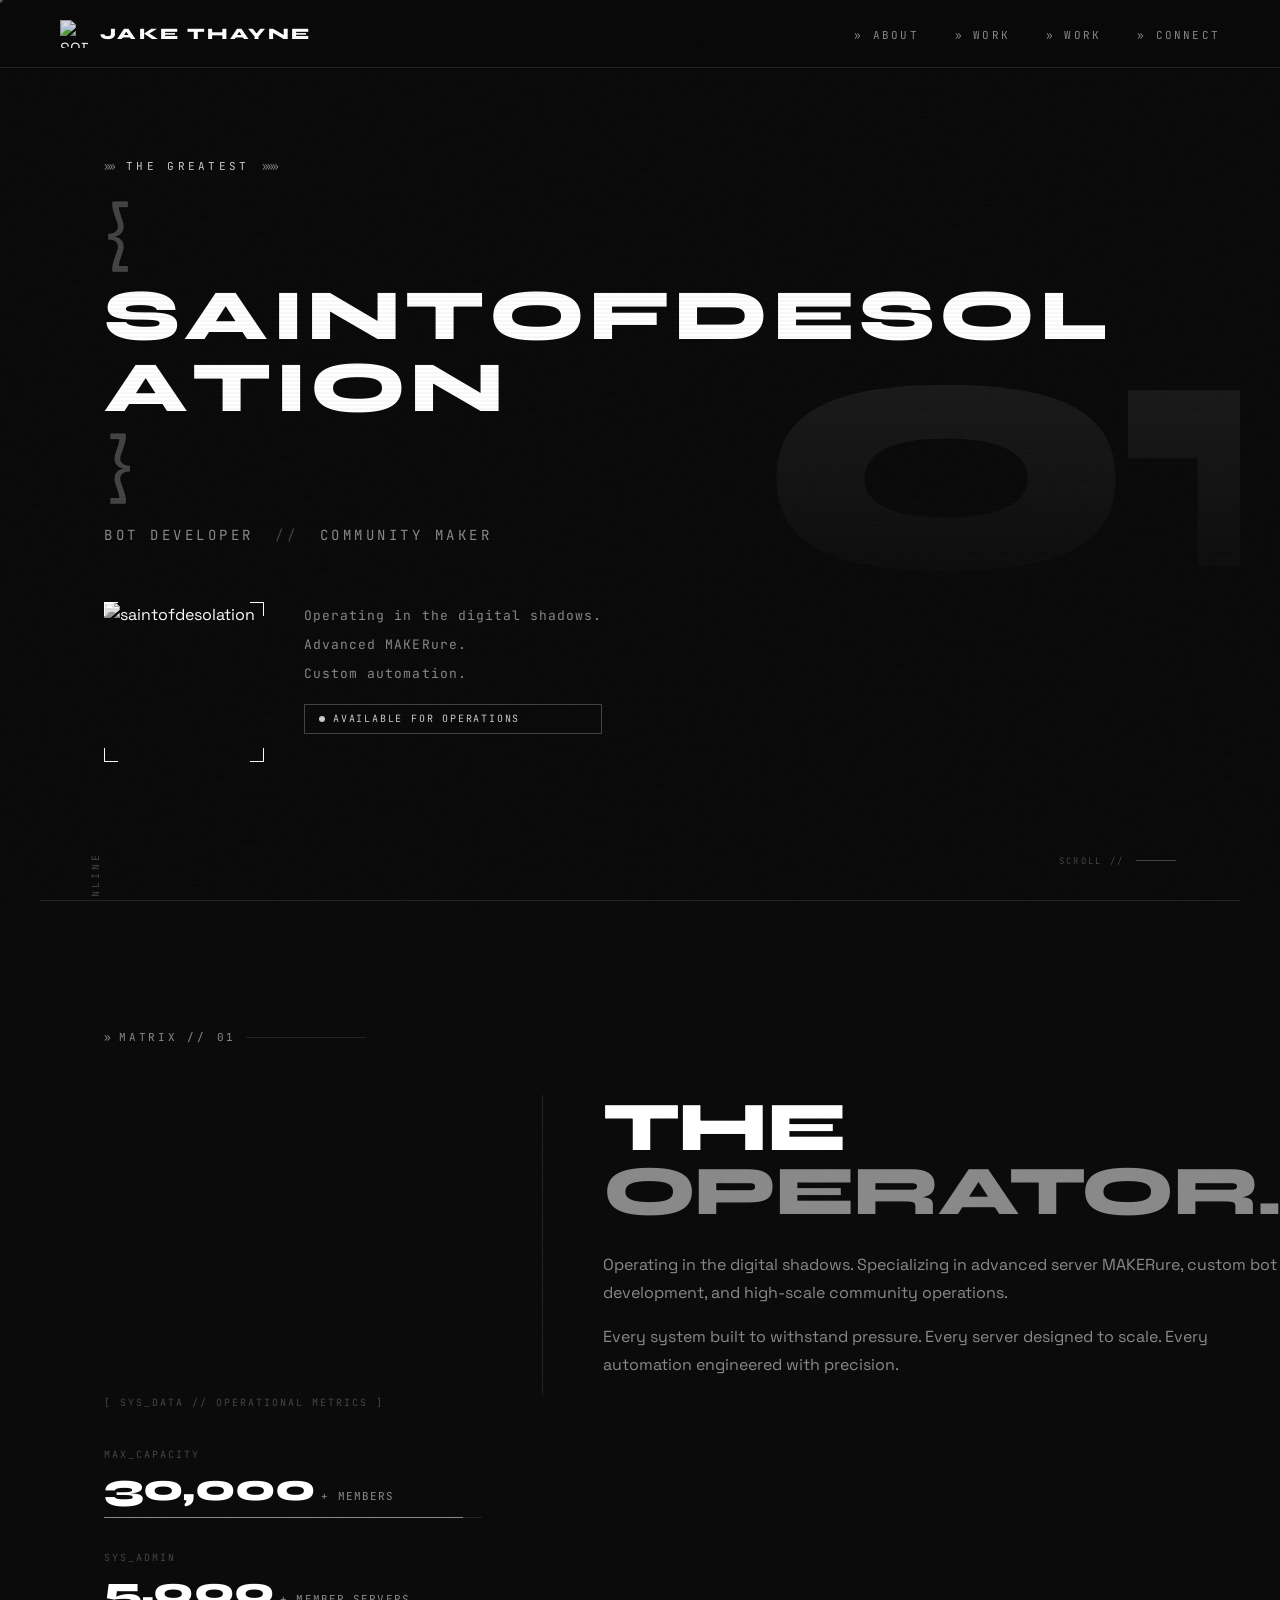
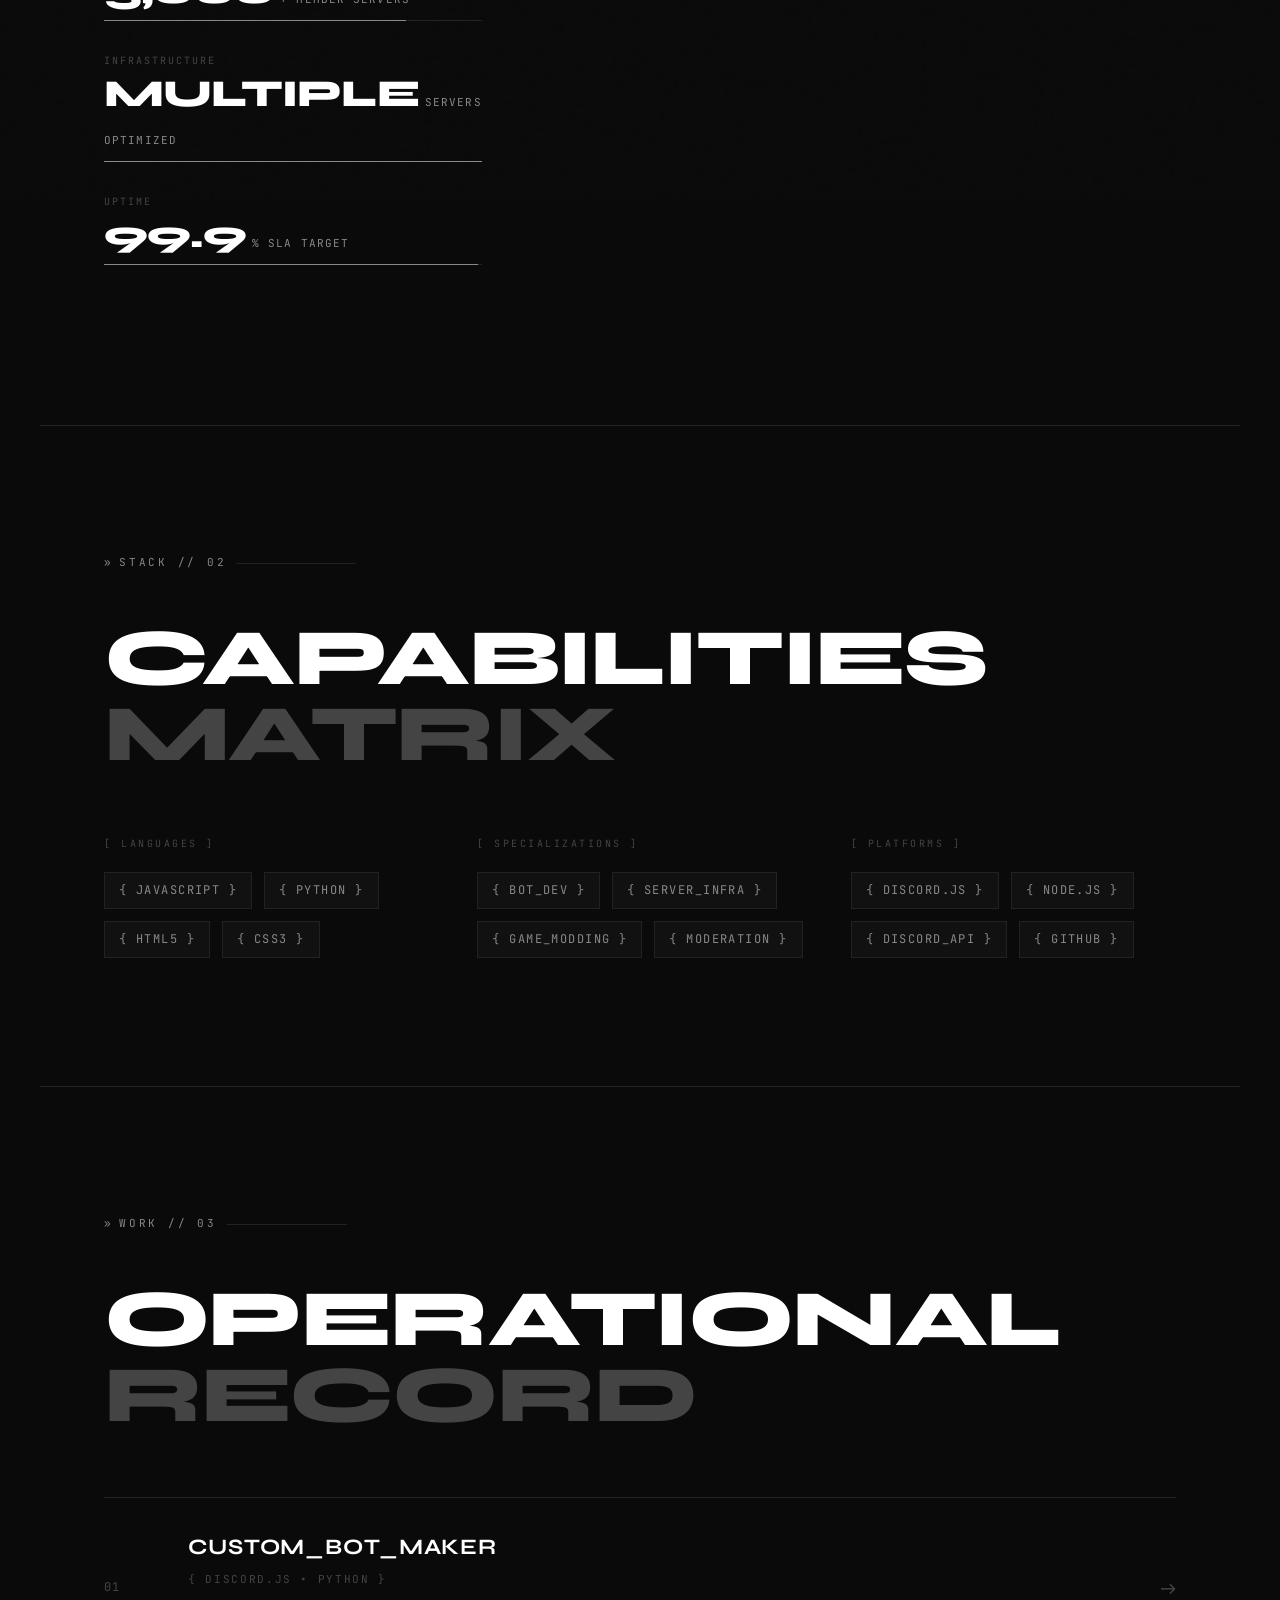
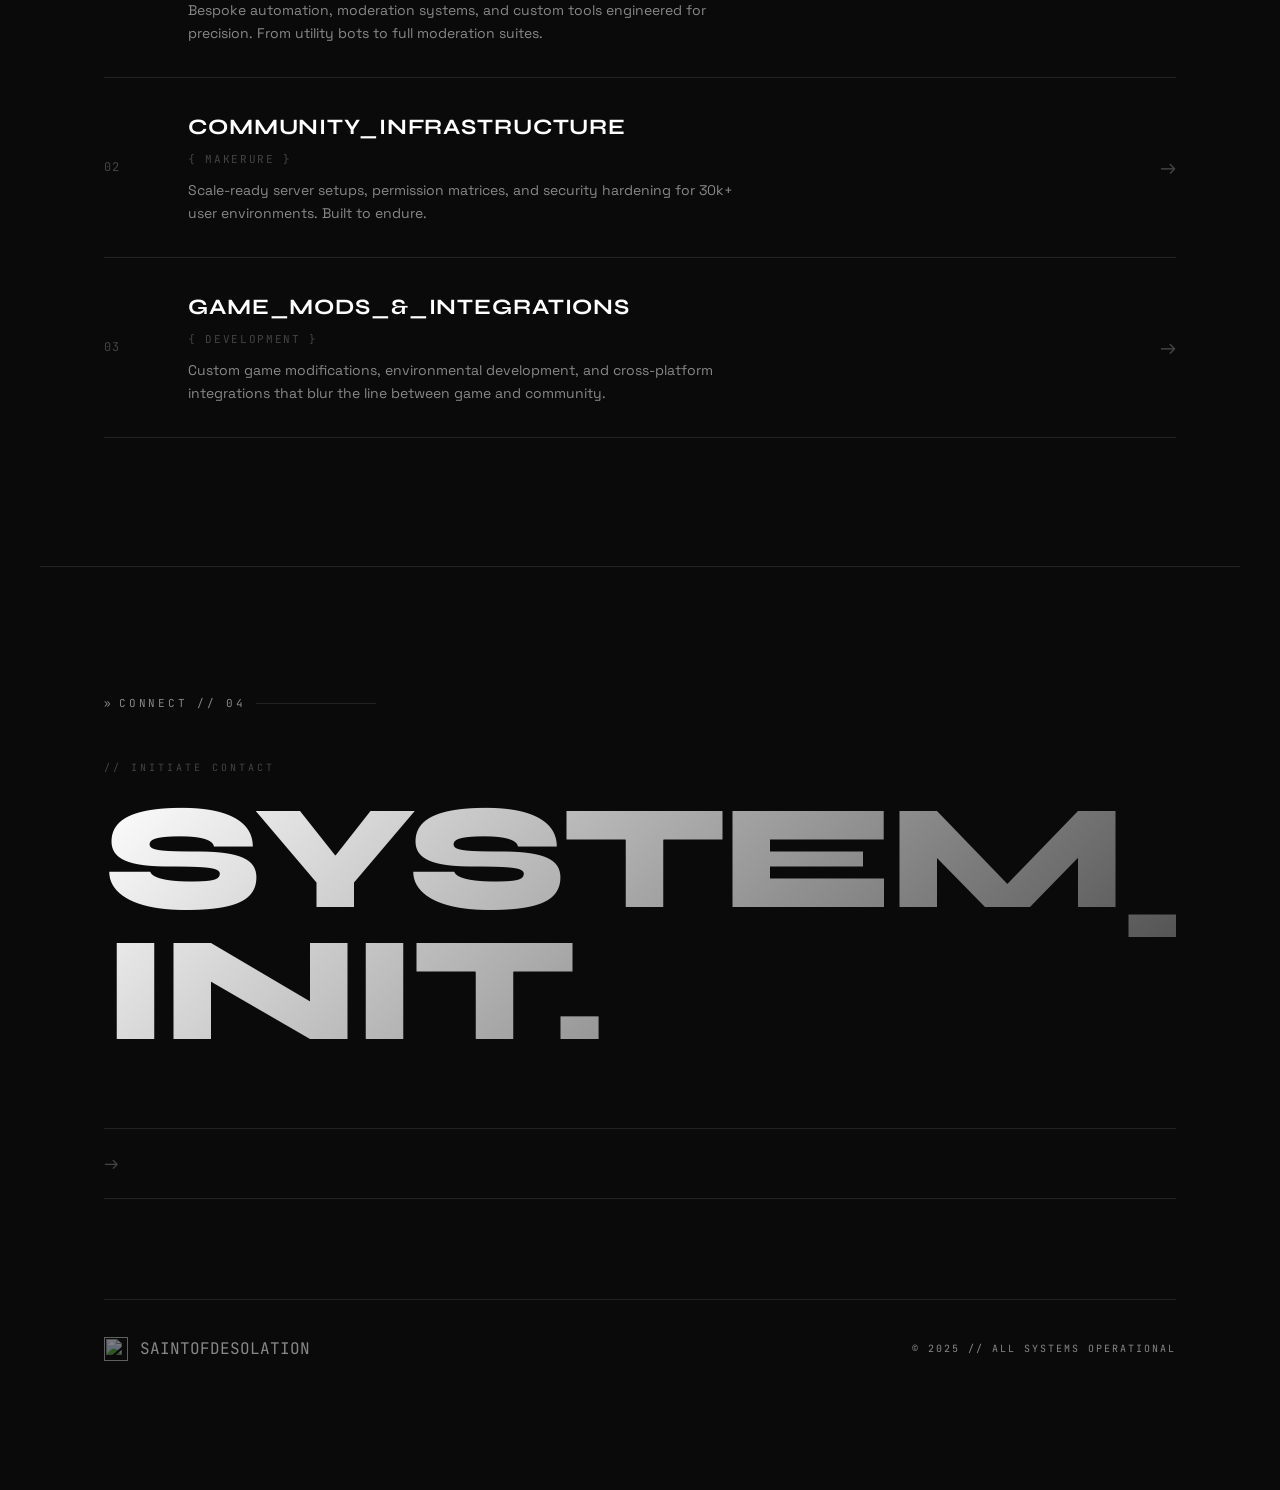
==== index.html @ dd431cff "Update index.html" ====
<!DOCTYPE html>
<html lang="en">
<head>
  <meta charset="UTF-8" />
  <meta name="viewport" content="width=device-width, initial-scale=1.0" />
  <title>JAKE THAYNE // Portfolio</title>
  <link rel="stylesheet" href="style.css" />
  <link rel="preconnect" href="https://fonts.googleapis.com" />
  <link rel="preconnect" href="https://fonts.gstatic.com" crossorigin />
  <link href="https://fonts.googleapis.com/css2?family=Space+Grotesk:wght@300;400;500;600;700&family=JetBrains+Mono:wght@300;400;500;700&family=Syne:wght@400;700;800&display=swap" rel="stylesheet" />
</head>
<body>

  <!-- Grain overlay -->
  <div class="grain" aria-hidden="true"></div>

  <!-- Scanline overlay -->
  <div class="scanlines" aria-hidden="true"></div>

  <!-- ════════════════════════════════════
       NAV
  ════════════════════════════════════ -->
  <nav class="nav">
    <div class="nav-logo">
      <img src="https://i.postimg.cc/MKgJL1Dh/pfp.jpg" alt="SOD Logo" class="nav-logo-img" />
      <span class="nav-logo-text">JAKE THAYNE</span>
    </div>
    <ul class="nav-links">
      <li><a href="#about" class="nav-link">» ABOUT</a></li>
      <li><a href="#stack" class="nav-link">» WORK</a></li>
      <li><a href="#work" class="nav-link">» WORK</a></li>
      <li><a href="#connect" class="nav-link">» CONNECT</a></li>
    </ul>
    <button class="nav-hamburger" id="hamburger" aria-label="Toggle menu">
      <span></span><span></span><span></span>
    </button>
  </nav>

  <!-- Mobile menu -->
  <div class="mobile-menu" id="mobileMenu">
    <ul>
      <li><a href="#about" class="nav-link">» ABOUT</a></li>
      <li><a href="#stack" class="nav-link">» WORK</a></li>
      <li><a href="#work" class="nav-link">» WORK</a></li>
      <li><a href="#connect" class="nav-link">» CONNECT</a></li>
    </ul>
  </div>

  <!-- ════════════════════════════════════
       HERO
  ════════════════════════════════════ -->
  <section class="hero" id="hero">

    <!-- Background decorative number -->
    <div class="hero-bg-num" aria-hidden="true">01</div>

    <!-- Vertical side label -->
    <div class="hero-side-label" aria-hidden="true">
      <span>SYS // ONLINE</span>
    </div>

    <div class="hero-content">

      <div class="hero-top-tag" data-reveal>
        <span class="chevrons">»»</span>
        <span class="tag-text">THE GREATEST</span>
        <span class="chevrons">»»»</span>
      </div>

      <h1 class="hero-handle" data-reveal data-delay="100">
        <span class="bracket">{</span>
        <span class="handle-inner">
          <span class="handle-char" style="--i:0">S</span><span
          class="handle-char" style="--i:1">A</span><span
          class="handle-char" style="--i:2">I</span><span
          class="handle-char" style="--i:3">N</span><span
          class="handle-char" style="--i:4">T</span><span
          class="handle-char" style="--i:5">O</span><span
          class="handle-char" style="--i:6">F</span><span
          class="handle-char" style="--i:7">D</span><span
          class="handle-char" style="--i:8">E</span><span
          class="handle-char" style="--i:9">S</span><span
          class="handle-char" style="--i:10">O</span><span
          class="handle-char" style="--i:11">L</span><span
          class="handle-char" style="--i:12">A</span><span
          class="handle-char" style="--i:13">T</span><span
          class="handle-char" style="--i:14">I</span><span
          class="handle-char" style="--i:15">O</span><span
          class="handle-char" style="--i:16">N</span>
        </span>
        <span class="bracket">}</span>
      </h1>

      <div class="hero-descriptor" data-reveal data-delay="200">
        BOT DEVELOPER <span class="divider-slash">//</span> COMMUNITY MAKER
      </div>

      <div class="hero-pfp-row" data-reveal data-delay="300">
        <div class="hero-pfp-frame">
          <div class="frame-corner tl"></div>
          <div class="frame-corner tr"></div>
          <div class="frame-corner bl"></div>
          <div class="frame-corner br"></div>
          <img src="https://i.postimg.cc/T32NC18J/4587ad358bee9053a09a2daf9849d373.jpg" alt="saintofdesolation" class="hero-pfp" />
        </div>
        <div class="hero-bio-short">
          <p class="bio-line">Operating in the digital shadows.</p>
          <p class="bio-line">Advanced MAKERure.</p>
          <p class="bio-line">Custom automation.</p>
          <div class="status-pill">
            <span class="status-dot"></span>
            AVAILABLE FOR OPERATIONS
          </div>
        </div>
      </div>

    </div>

    <!-- Scroll indicator -->
    <div class="scroll-indicator" aria-hidden="true">
      <span class="mono">SCROLL //</span>
      <div class="scroll-line"></div>
    </div>

  </section>

  <!-- ════════════════════════════════════
       ABOUT / MATRIX
  ════════════════════════════════════ -->
  <section class="about section" id="about">

    <div class="section-label" data-reveal>
      <span class="chevrons">»</span> MATRIX // 01
    </div>

    <div class="about-grid">

      <div class="about-left" data-reveal>
        <h2 class="about-heading">
          The<br /><em>Operator.</em>
        </h2>
        <p class="about-body">
          Operating in the digital shadows. Specializing in advanced server MAKERure,
          custom bot development, and high-scale community operations.
        </p>
        <p class="about-body">
          Every system built to withstand pressure. Every server designed to scale.
          Every automation engineered with precision.
        </p>
      </div>

      <div class="about-right" data-reveal data-delay="150">
        <div class="metrics-title mono">[ SYS_DATA // OPERATIONAL METRICS ]</div>

        <div class="metric-item">
          <div class="metric-label mono">MAX_CAPACITY</div>
          <div class="metric-value">30,000<span class="metric-unit">+ MEMBERS</span></div>
          <div class="metric-bar"><div class="metric-fill" style="--w:95%"></div></div>
        </div>

        <div class="metric-item">
          <div class="metric-label mono">SYS_ADMIN</div>
          <div class="metric-value">5,000<span class="metric-unit">+ MEMBER SERVERS</span></div>
          <div class="metric-bar"><div class="metric-fill" style="--w:80%"></div></div>
        </div>

        <div class="metric-item">
          <div class="metric-label mono">INFRASTRUCTURE</div>
          <div class="metric-value">MULTIPLE<span class="metric-unit">SERVERS OPTIMIZED</span></div>
          <div class="metric-bar"><div class="metric-fill" style="--w:100%"></div></div>
        </div>

        <div class="metric-item">
          <div class="metric-label mono">UPTIME</div>
          <div class="metric-value">99.9<span class="metric-unit">% SLA TARGET</span></div>
          <div class="metric-bar"><div class="metric-fill" style="--w:99%"></div></div>
        </div>

      </div>

    </div>

  </section>

  <!-- ════════════════════════════════════
       TECH STACK
  ════════════════════════════════════ -->
  <section class="stack section" id="stack">

    <div class="section-label" data-reveal>
      <span class="chevrons">»</span> STACK // 02
    </div>

    <h2 class="section-heading" data-reveal>CAPABILITIES<br /><span class="dim">MATRIX</span></h2>

    <div class="stack-grid">

      <div class="stack-group" data-reveal>
        <div class="stack-group-label mono">[ LANGUAGES ]</div>
        <div class="stack-pills">
          <span class="pill">{ JAVASCRIPT }</span>
          <span class="pill">{ PYTHON }</span>
          <span class="pill">{ HTML5 }</span>
          <span class="pill">{ CSS3 }</span>
        </div>
      </div>

      <div class="stack-group" data-reveal data-delay="100">
        <div class="stack-group-label mono">[ SPECIALIZATIONS ]</div>
        <div class="stack-pills">
          <span class="pill">{ BOT_DEV }</span>
          <span class="pill">{ SERVER_INFRA }</span>
          <span class="pill">{ GAME_MODDING }</span>
          <span class="pill">{ MODERATION }</span>
        </div>
      </div>

      <div class="stack-group" data-reveal data-delay="200">
        <div class="stack-group-label mono">[ PLATFORMS ]</div>
        <div class="stack-pills">
          <span class="pill">{ DISCORD.JS }</span>
          <span class="pill">{ NODE.JS }</span>
          <span class="pill">{ DISCORD_API }</span>
          <span class="pill">{ GITHUB }</span>
        </div>
      </div>

    </div>

  </section>

  <!-- ════════════════════════════════════
       WORK / PROJECTS
  ════════════════════════════════════ -->
  <section class="work section" id="work">

    <div class="section-label" data-reveal>
      <span class="chevrons">»</span> WORK // 03
    </div>

    <h2 class="section-heading" data-reveal>OPERATIONAL<br /><span class="dim">RECORD</span></h2>

    <div class="work-list">

      <div class="work-item" data-reveal>
        <div class="work-num mono">01</div>
        <div class="work-body">
          <div class="work-title">CUSTOM_BOT_MAKER</div>
          <div class="work-tags mono">{ DISCORD.JS • PYTHON }</div>
          <p class="work-desc">Bespoke automation, moderation systems, and custom tools engineered for precision. From utility bots to full moderation suites.</p>
        </div>
        <div class="work-arrow">→</div>
      </div>

      <div class="work-item" data-reveal data-delay="100">
        <div class="work-num mono">02</div>
        <div class="work-body">
          <div class="work-title">COMMUNITY_INFRASTRUCTURE</div>
          <div class="work-tags mono">{ MAKERURE }</div>
          <p class="work-desc">Scale-ready server setups, permission matrices, and security hardening for 30k+ user environments. Built to endure.</p>
        </div>
        <div class="work-arrow">→</div>
      </div>

      <div class="work-item" data-reveal data-delay="200">
        <div class="work-num mono">03</div>
        <div class="work-body">
          <div class="work-title">GAME_MODS_&amp;_INTEGRATIONS</div>
          <div class="work-tags mono">{ DEVELOPMENT }</div>
          <p class="work-desc">Custom game modifications, environmental development, and cross-platform integrations that blur the line between game and community.</p>
        </div>
        <div class="work-arrow">→</div>
      </div>

    </div>

  </section>

  <!-- ════════════════════════════════════
       CONNECT / FOOTER
  ════════════════════════════════════ -->
  <section class="connect section" id="connect">

    <div class="section-label" data-reveal>
      <span class="chevrons">»</span> CONNECT // 04
    </div>

    <div class="connect-cta" data-reveal>
      <div class="cta-pre mono">// INITIATE CONTACT</div>
      <h2 class="cta-heading">SYSTEM_<br />INIT.</h2>
    </div>

    <div class="connect-links" data-reveal data-delay="150">
      <a href="mailto:jake@jakethyane.xyz" class="contact-link"
        26</span>
        <span class="cl-arrow">→</span>
      </a>
    </div>

    <footer class="footer" data-reveal data-delay="250">
      <div class="footer-logo">
        <img src="https://i.postimg.cc/MKgJL1Dh/pfp.jpg" alt="" class="footer-logo-img" />
        <span class="mono dim">SAINTOFDESOLATION</span>
      </div>
      <div class="footer-copy mono dim">
        © 2025 // ALL SYSTEMS OPERATIONAL
      </div>
    </footer>

  </section>

  <script src="script.js"></script>
</body>
</html>
---- style.css ----
/* ============================================================
   SAINTOFDESOLATION // PORTFOLIO — style.css
   Cyber-brutalist, high-contrast dark mode
   ============================================================ */

/* ─── RESET & BASE ─────────────────────────────────────────── */
*, *::before, *::after {
  box-sizing: border-box;
  margin: 0;
  padding: 0;
}

:root {
  --bg:        #0a0a0a;
  --bg-2:      #111111;
  --bg-3:      #181818;
  --white:     #ffffff;
  --gray-1:    #cccccc;
  --gray-2:    #888888;
  --gray-3:    #444444;
  --gray-4:    #222222;
  --accent:    #c8c8c8;

  --font-display:  'Syne', sans-serif;
  --font-body:     'Space Grotesk', sans-serif;
  --font-mono:     'JetBrains Mono', monospace;

  --nav-h: 68px;
  --section-pad: clamp(80px, 10vw, 140px);
  --max-w: 1200px;
}

html {
  scroll-behavior: smooth;
}

body {
  background: var(--bg);
  color: var(--white);
  font-family: var(--font-body);
  line-height: 1.6;
  overflow-x: hidden;
  -webkit-font-smoothing: antialiased;
}

/* ─── GRAIN TEXTURE ─────────────────────────────────────────── */
.grain {
  pointer-events: none;
  position: fixed;
  inset: -200%;
  width: 400%;
  height: 400%;
  background-image: url("data:image/svg+xml,%3Csvg viewBox='0 0 512 512' xmlns='http://www.w3.org/2000/svg'%3E%3Cfilter id='n'%3E%3CfeTurbulence type='fractalNoise' baseFrequency='0.75' numOctaves='4' stitchTiles='stitch'/%3E%3C/filter%3E%3Crect width='100%25' height='100%25' filter='url(%23n)'/%3E%3C/svg%3E");
  opacity: 0.035;
  animation: grain-shift 8s steps(2) infinite;
  z-index: 1000;
  mix-blend-mode: overlay;
}

@keyframes grain-shift {
  0%   { transform: translate(0, 0); }
  10%  { transform: translate(-3%, -5%); }
  20%  { transform: translate(-8%, 2%); }
  30%  { transform: translate(4%, -8%); }
  40%  { transform: translate(-5%, 5%); }
  50%  { transform: translate(6%, -3%); }
  60%  { transform: translate(-3%, 8%); }
  70%  { transform: translate(5%, 3%); }
  80%  { transform: translate(-7%, -2%); }
  90%  { transform: translate(3%, 7%); }
  100% { transform: translate(0, 0); }
}

/* ─── SCANLINES ─────────────────────────────────────────────── */
.scanlines {
  pointer-events: none;
  position: fixed;
  inset: 0;
  background: repeating-linear-gradient(
    0deg,
    transparent,
    transparent 2px,
    rgba(0,0,0,0.03) 2px,
    rgba(0,0,0,0.03) 4px
  );
  z-index: 999;
}

/* ─── UTILITY ────────────────────────────────────────────────── */
.mono        { font-family: var(--font-mono); }
.dim         { color: var(--gray-2); }
.chevrons    { color: var(--gray-2); letter-spacing: -2px; }
.divider-slash { color: var(--gray-3); margin: 0 10px; }

.section {
  padding: var(--section-pad) clamp(20px, 5vw, 80px);
  max-width: var(--max-w);
  margin: 0 auto;
}

/* ─── REVEAL ANIMATIONS ─────────────────────────────────────── */
[data-reveal] {
  opacity: 0;
  transform: translateY(24px);
  transition: opacity 0.55s cubic-bezier(0.16, 1, 0.3, 1),
              transform 0.55s cubic-bezier(0.16, 1, 0.3, 1);
}

[data-reveal][data-delay="100"] { transition-delay: 0.10s; }
[data-reveal][data-delay="150"] { transition-delay: 0.15s; }
[data-reveal][data-delay="200"] { transition-delay: 0.20s; }
[data-reveal][data-delay="250"] { transition-delay: 0.25s; }
[data-reveal][data-delay="300"] { transition-delay: 0.30s; }

[data-reveal].visible {
  opacity: 1;
  transform: translateY(0);
}

@media (prefers-reduced-motion: reduce) {
  [data-reveal] {
    opacity: 1;
    transform: none;
    transition: none;
  }
}

/* ─── SECTION SHARED ─────────────────────────────────────────── */
.section-label {
  font-family: var(--font-mono);
  font-size: 11px;
  letter-spacing: 0.25em;
  color: var(--gray-2);
  text-transform: uppercase;
  margin-bottom: 48px;
  display: flex;
  align-items: center;
  gap: 10px;
}

.section-label::after {
  content: '';
  flex: 1;
  height: 1px;
  background: var(--gray-4);
  max-width: 120px;
}

.section-heading {
  font-family: var(--font-display);
  font-size: clamp(40px, 7vw, 80px);
  font-weight: 800;
  line-height: 0.95;
  letter-spacing: -0.02em;
  margin-bottom: 64px;
  text-transform: uppercase;
}

.section-heading .dim {
  color: var(--gray-3);
}

/* ─── NAV ────────────────────────────────────────────────────── */
.nav {
  position: fixed;
  top: 0;
  left: 0;
  right: 0;
  height: var(--nav-h);
  display: flex;
  align-items: center;
  justify-content: space-between;
  padding: 0 clamp(20px, 5vw, 60px);
  background: rgba(10,10,10,0.88);
  backdrop-filter: blur(12px) saturate(0);
  border-bottom: 1px solid var(--gray-4);
  z-index: 900;
}

.nav-logo {
  display: flex;
  align-items: center;
  gap: 12px;
}

.nav-logo-img {
  width: 28px;
  height: 28px;
  object-fit: contain;
  filter: brightness(0.9);
}

.nav-logo-text {
  font-family: var(--font-display);
  font-weight: 800;
  font-size: 16px;
  letter-spacing: 0.15em;
  color: var(--white);
}

.nav-links {
  display: flex;
  gap: 36px;
  list-style: none;
}

.nav-link {
  font-family: var(--font-mono);
  font-size: 11px;
  letter-spacing: 0.2em;
  color: var(--gray-2);
  text-decoration: none;
  text-transform: uppercase;
  transition: color 0.2s;
}

.nav-link:hover {
  color: var(--white);
}

.nav-hamburger {
  display: none;
  flex-direction: column;
  gap: 5px;
  background: none;
  border: none;
  cursor: pointer;
  padding: 4px;
}

.nav-hamburger span {
  display: block;
  width: 22px;
  height: 1px;
  background: var(--white);
  transition: transform 0.25s, opacity 0.25s;
}

.nav-hamburger.open span:nth-child(1) { transform: translateY(6px) rotate(45deg); }
.nav-hamburger.open span:nth-child(2) { opacity: 0; }
.nav-hamburger.open span:nth-child(3) { transform: translateY(-6px) rotate(-45deg); }

/* ─── MOBILE MENU ────────────────────────────────────────────── */
.mobile-menu {
  display: none;
  position: fixed;
  top: var(--nav-h);
  left: 0;
  right: 0;
  background: rgba(10,10,10,0.97);
  border-bottom: 1px solid var(--gray-4);
  z-index: 899;
  padding: 32px clamp(20px, 5vw, 60px);
  transform: translateY(-8px);
  opacity: 0;
  pointer-events: none;
  transition: transform 0.25s, opacity 0.25s;
}

.mobile-menu.open {
  display: block;
  transform: translateY(0);
  opacity: 1;
  pointer-events: auto;
}

.mobile-menu ul {
  list-style: none;
  display: flex;
  flex-direction: column;
  gap: 24px;
}

.mobile-menu .nav-link {
  font-size: 13px;
}

/* ─── HERO ────────────────────────────────────────────────────── */
.hero {
  min-height: 100svh;
  padding-top: var(--nav-h);
  display: flex;
  align-items: center;
  position: relative;
  overflow: hidden;
  padding-left: clamp(20px, 5vw, 80px);
  padding-right: clamp(20px, 5vw, 80px);
  max-width: var(--max-w);
  margin: 0 auto;
}

.hero-bg-num {
  position: absolute;
  right: -4vw;
  top: 50%;
  transform: translateY(-50%);
  font-family: var(--font-display);
  font-size: clamp(160px, 28vw, 380px);
  font-weight: 800;
  line-height: 1;
  letter-spacing: -0.05em;
  background: linear-gradient(180deg, var(--gray-4) 0%, transparent 100%);
  -webkit-background-clip: text;
  -webkit-text-fill-color: transparent;
  background-clip: text;
  user-select: none;
  pointer-events: none;
  z-index: 0;
}

.hero-side-label {
  position: absolute;
  left: clamp(20px, 5vw, 80px);
  bottom: 48px;
  transform-origin: bottom left;
  transform: rotate(-90deg) translateX(-100%);
  font-family: var(--font-mono);
  font-size: 10px;
  letter-spacing: 0.3em;
  color: var(--gray-3);
  text-transform: uppercase;
  white-space: nowrap;
}

.hero-content {
  position: relative;
  z-index: 1;
  width: 100%;
  padding-top: 32px;
  padding-bottom: 80px;
}

.hero-top-tag {
  display: flex;
  align-items: center;
  gap: 12px;
  font-family: var(--font-mono);
  font-size: 11px;
  letter-spacing: 0.3em;
  color: var(--gray-2);
  text-transform: uppercase;
  margin-bottom: 24px;
}

.tag-text {
  color: var(--gray-1);
}

/* Handle / h1 */
.hero-handle {
  font-family: var(--font-display);
  font-size: clamp(28px, 6vw, 72px);
  font-weight: 800;
  letter-spacing: 0.06em;
  line-height: 1;
  text-transform: uppercase;
  display: flex;
  align-items: center;
  gap: 8px;
  margin-bottom: 20px;
  flex-wrap: wrap;
}

.bracket {
  color: var(--gray-3);
  font-weight: 300;
}

.handle-inner {
  display: inline-flex;
  flex-wrap: wrap;
}

.handle-char {
  display: inline-block;
  animation: char-in 0.4s cubic-bezier(0.16, 1, 0.3, 1) both;
  animation-delay: calc(0.04s * var(--i) + 0.3s);
  opacity: 0;
}

@keyframes char-in {
  from { opacity: 0; transform: translateY(12px); }
  to   { opacity: 1; transform: translateY(0); }
}

.hero-descriptor {
  font-family: var(--font-mono);
  font-size: clamp(11px, 1.5vw, 14px);
  letter-spacing: 0.25em;
  color: var(--gray-2);
  text-transform: uppercase;
  margin-bottom: 56px;
}

/* PFP row */
.hero-pfp-row {
  display: flex;
  align-items: flex-start;
  gap: 40px;
  flex-wrap: wrap;
}

.hero-pfp-frame {
  position: relative;
  flex-shrink: 0;
  width: clamp(100px, 16vw, 160px);
  height: clamp(100px, 16vw, 160px);
}

.hero-pfp {
  width: 100%;
  height: 100%;
  object-fit: cover;
  display: block;
  filter: grayscale(100%) contrast(1.1);
}

.frame-corner {
  position: absolute;
  width: 14px;
  height: 14px;
  z-index: 2;
}

.frame-corner::before,
.frame-corner::after {
  content: '';
  position: absolute;
  background: var(--white);
}

.frame-corner::before { width: 100%; height: 1px; }
.frame-corner::after  { width: 1px; height: 100%; }

.frame-corner.tl { top: 0; left: 0; }
.frame-corner.tr { top: 0; right: 0; transform: scaleX(-1); }
.frame-corner.bl { bottom: 0; left: 0; transform: scaleY(-1); }
.frame-corner.br { bottom: 0; right: 0; transform: scale(-1); }

.hero-bio-short {
  display: flex;
  flex-direction: column;
  gap: 8px;
  padding-top: 4px;
}

.bio-line {
  font-family: var(--font-mono);
  font-size: clamp(11px, 1.2vw, 13px);
  color: var(--gray-2);
  letter-spacing: 0.08em;
}

.status-pill {
  display: inline-flex;
  align-items: center;
  gap: 8px;
  margin-top: 12px;
  font-family: var(--font-mono);
  font-size: 10px;
  letter-spacing: 0.18em;
  color: var(--gray-1);
  border: 1px solid var(--gray-3);
  padding: 6px 14px;
  text-transform: uppercase;
}

.status-dot {
  width: 6px;
  height: 6px;
  border-radius: 50%;
  background: var(--gray-1);
  animation: pulse 2.5s ease-in-out infinite;
}

@keyframes pulse {
  0%, 100% { opacity: 1; }
  50%       { opacity: 0.3; }
}

/* Scroll indicator */
.scroll-indicator {
  position: absolute;
  bottom: 32px;
  right: clamp(20px, 5vw, 80px);
  display: flex;
  align-items: center;
  gap: 12px;
  font-family: var(--font-mono);
  font-size: 9px;
  letter-spacing: 0.25em;
  color: var(--gray-3);
  text-transform: uppercase;
}

.scroll-line {
  width: 40px;
  height: 1px;
  background: var(--gray-3);
  position: relative;
  overflow: hidden;
}

.scroll-line::after {
  content: '';
  position: absolute;
  left: -100%;
  top: 0;
  width: 100%;
  height: 100%;
  background: var(--gray-1);
  animation: scroll-march 2s ease-in-out infinite;
}

@keyframes scroll-march {
  0%   { left: -100%; }
  100% { left: 100%; }
}

/* ─── ABOUT ───────────────────────────────────────────────────── */
.about {
  border-top: 1px solid var(--gray-4);
}

.about-grid {
  display: grid;
  grid-template-columns: 1fr 1px 1fr;
  gap: 0 60px;
  align-items: start;
}

.about-grid::before {
  content: '';
  grid-column: 2;
  background: var(--gray-4);
  height: 100%;
  align-self: stretch;
}

.about-left {
  padding-right: 0;
}

.about-heading {
  font-family: var(--font-display);
  font-size: clamp(38px, 6vw, 70px);
  font-weight: 800;
  line-height: 0.92;
  letter-spacing: -0.02em;
  text-transform: uppercase;
  margin-bottom: 28px;
}

.about-heading em {
  font-style: normal;
  color: var(--gray-2);
}

.about-body {
  font-size: clamp(14px, 1.5vw, 16px);
  color: var(--gray-2);
  margin-bottom: 16px;
  line-height: 1.75;
}

.about-right {
  padding-left: 0;
}

.metrics-title {
  font-size: 10px;
  letter-spacing: 0.2em;
  color: var(--gray-3);
  margin-bottom: 36px;
}

.metric-item {
  margin-bottom: 32px;
}

.metric-label {
  font-size: 10px;
  letter-spacing: 0.2em;
  color: var(--gray-3);
  text-transform: uppercase;
  margin-bottom: 6px;
}

.metric-value {
  font-family: var(--font-display);
  font-size: clamp(24px, 3.5vw, 38px);
  font-weight: 800;
  line-height: 1;
  letter-spacing: -0.02em;
  margin-bottom: 10px;
}

.metric-unit {
  font-family: var(--font-mono);
  font-size: 11px;
  font-weight: 400;
  color: var(--gray-2);
  letter-spacing: 0.1em;
  margin-left: 6px;
}

.metric-bar {
  height: 1px;
  background: var(--gray-4);
  position: relative;
  overflow: hidden;
}

.metric-fill {
  position: absolute;
  top: 0;
  left: 0;
  height: 100%;
  width: 0;
  background: var(--gray-2);
  transition: width 1.2s cubic-bezier(0.16, 1, 0.3, 1) 0.3s;
}

.visible .metric-fill {
  width: var(--w);
}

/* ─── STACK ───────────────────────────────────────────────────── */
.stack {
  border-top: 1px solid var(--gray-4);
}

.stack-grid {
  display: grid;
  grid-template-columns: repeat(auto-fit, minmax(280px, 1fr));
  gap: 48px;
}

.stack-group-label {
  font-size: 10px;
  letter-spacing: 0.25em;
  color: var(--gray-3);
  text-transform: uppercase;
  margin-bottom: 20px;
}

.stack-pills {
  display: flex;
  flex-wrap: wrap;
  gap: 12px;
}

.pill {
  font-family: var(--font-mono);
  font-size: 12px;
  letter-spacing: 0.12em;
  color: var(--gray-2);
  border: 1px solid var(--gray-4);
  padding: 8px 14px;
  text-transform: uppercase;
  background: var(--bg-2);
  transition: color 0.2s, border-color 0.2s, background 0.2s;
  cursor: default;
  user-select: none;
}

.pill:hover {
  color: var(--white);
  border-color: var(--gray-2);
  background: var(--bg-3);
}

/* ─── WORK ────────────────────────────────────────────────────── */
.work {
  border-top: 1px solid var(--gray-4);
}

.work-list {
  display: flex;
  flex-direction: column;
  gap: 0;
}

.work-item {
  display: grid;
  grid-template-columns: 56px 1fr auto;
  gap: 28px;
  align-items: center;
  padding: 32px 0;
  border-bottom: 1px solid var(--gray-4);
  cursor: default;
  transition: background 0.2s;
}

.work-item:first-child {
  border-top: 1px solid var(--gray-4);
}

.work-item:hover {
  background: rgba(255,255,255,0.02);
  padding-left: 12px;
  padding-right: 12px;
  margin-left: -12px;
  margin-right: -12px;
}

.work-num {
  font-size: 12px;
  letter-spacing: 0.1em;
  color: var(--gray-3);
}

.work-title {
  font-family: var(--font-display);
  font-size: clamp(16px, 2.5vw, 22px);
  font-weight: 700;
  letter-spacing: 0.04em;
  text-transform: uppercase;
  margin-bottom: 6px;
}

.work-tags {
  font-size: 11px;
  letter-spacing: 0.15em;
  color: var(--gray-3);
  margin-bottom: 10px;
}

.work-desc {
  font-size: 14px;
  color: var(--gray-2);
  line-height: 1.65;
  max-width: 560px;
}

.work-arrow {
  font-size: 20px;
  color: var(--gray-3);
  transition: color 0.2s, transform 0.2s;
}

.work-item:hover .work-arrow {
  color: var(--white);
  transform: translateX(4px);
}

/* ─── CONNECT ─────────────────────────────────────────────────── */
.connect {
  border-top: 1px solid var(--gray-4);
}

.connect-cta {
  margin-bottom: 72px;
}

.cta-pre {
  font-size: 10px;
  letter-spacing: 0.3em;
  color: var(--gray-3);
  text-transform: uppercase;
  margin-bottom: 16px;
}

.cta-heading {
  font-family: var(--font-display);
  font-size: clamp(60px, 12vw, 150px);
  font-weight: 800;
  line-height: 0.88;
  letter-spacing: -0.03em;
  text-transform: uppercase;
  background: linear-gradient(135deg, var(--white) 0%, var(--gray-3) 100%);
  -webkit-background-clip: text;
  -webkit-text-fill-color: transparent;
  background-clip: text;
}

.connect-links {
  display: flex;
  flex-direction: column;
  gap: 2px;
  margin-bottom: 100px;
}

.contact-link {
  display: grid;
  grid-template-columns: 80px 1fr auto;
  align-items: center;
  gap: 24px;
  padding: 20px 0;
  border-bottom: 1px solid var(--gray-4);
  text-decoration: none;
  color: inherit;
  transition: background 0.2s;
}

.contact-link:first-child {
  border-top: 1px solid var(--gray-4);
}

.contact-link:hover {
  background: rgba(255,255,255,0.02);
  padding-left: 12px;
  padding-right: 12px;
  margin-left: -12px;
  margin-right: -12px;
}

.cl-label {
  font-size: 10px;
  letter-spacing: 0.25em;
  color: var(--gray-3);
  text-transform: uppercase;
}

.cl-value {
  font-family: var(--font-display);
  font-size: clamp(14px, 2vw, 20px);
  font-weight: 600;
  letter-spacing: 0.02em;
  color: var(--white);
}

.cl-arrow {
  font-size: 18px;
  color: var(--gray-3);
  transition: color 0.2s, transform 0.2s;
}

.contact-link:hover .cl-arrow {
  color: var(--white);
  transform: translateX(4px);
}

/* ─── FOOTER ──────────────────────────────────────────────────── */
.footer {
  border-top: 1px solid var(--gray-4);
  padding-top: 36px;
  display: flex;
  align-items: center;
  justify-content: space-between;
  gap: 20px;
  flex-wrap: wrap;
}

.footer-logo {
  display: flex;
  align-items: center;
  gap: 12px;
}

.footer-logo-img {
  width: 24px;
  height: 24px;
  object-fit: contain;
  filter: brightness(0.5);
}

.footer-copy {
  font-size: 10px;
  letter-spacing: 0.2em;
}

/* ─── RESPONSIVE ──────────────────────────────────────────────── */
@media (max-width: 900px) {
  .nav-links {
    display: none;
  }

  .nav-hamburger {
    display: flex;
  }

  .about-grid {
    grid-template-columns: 1fr;
    gap: 48px;
  }

  .about-grid::before {
    display: none;
  }

  .hero-side-label {
    display: none;
  }
}

@media (max-width: 600px) {
  .hero-pfp-row {
    gap: 28px;
  }

  .work-item {
    grid-template-columns: 40px 1fr;
    gap: 16px;
  }

  .work-arrow {
    display: none;
  }

  .contact-link {
    grid-template-columns: 70px 1fr auto;
    gap: 12px;
  }

  .hero-handle {
    letter-spacing: 0.03em;
  }
}
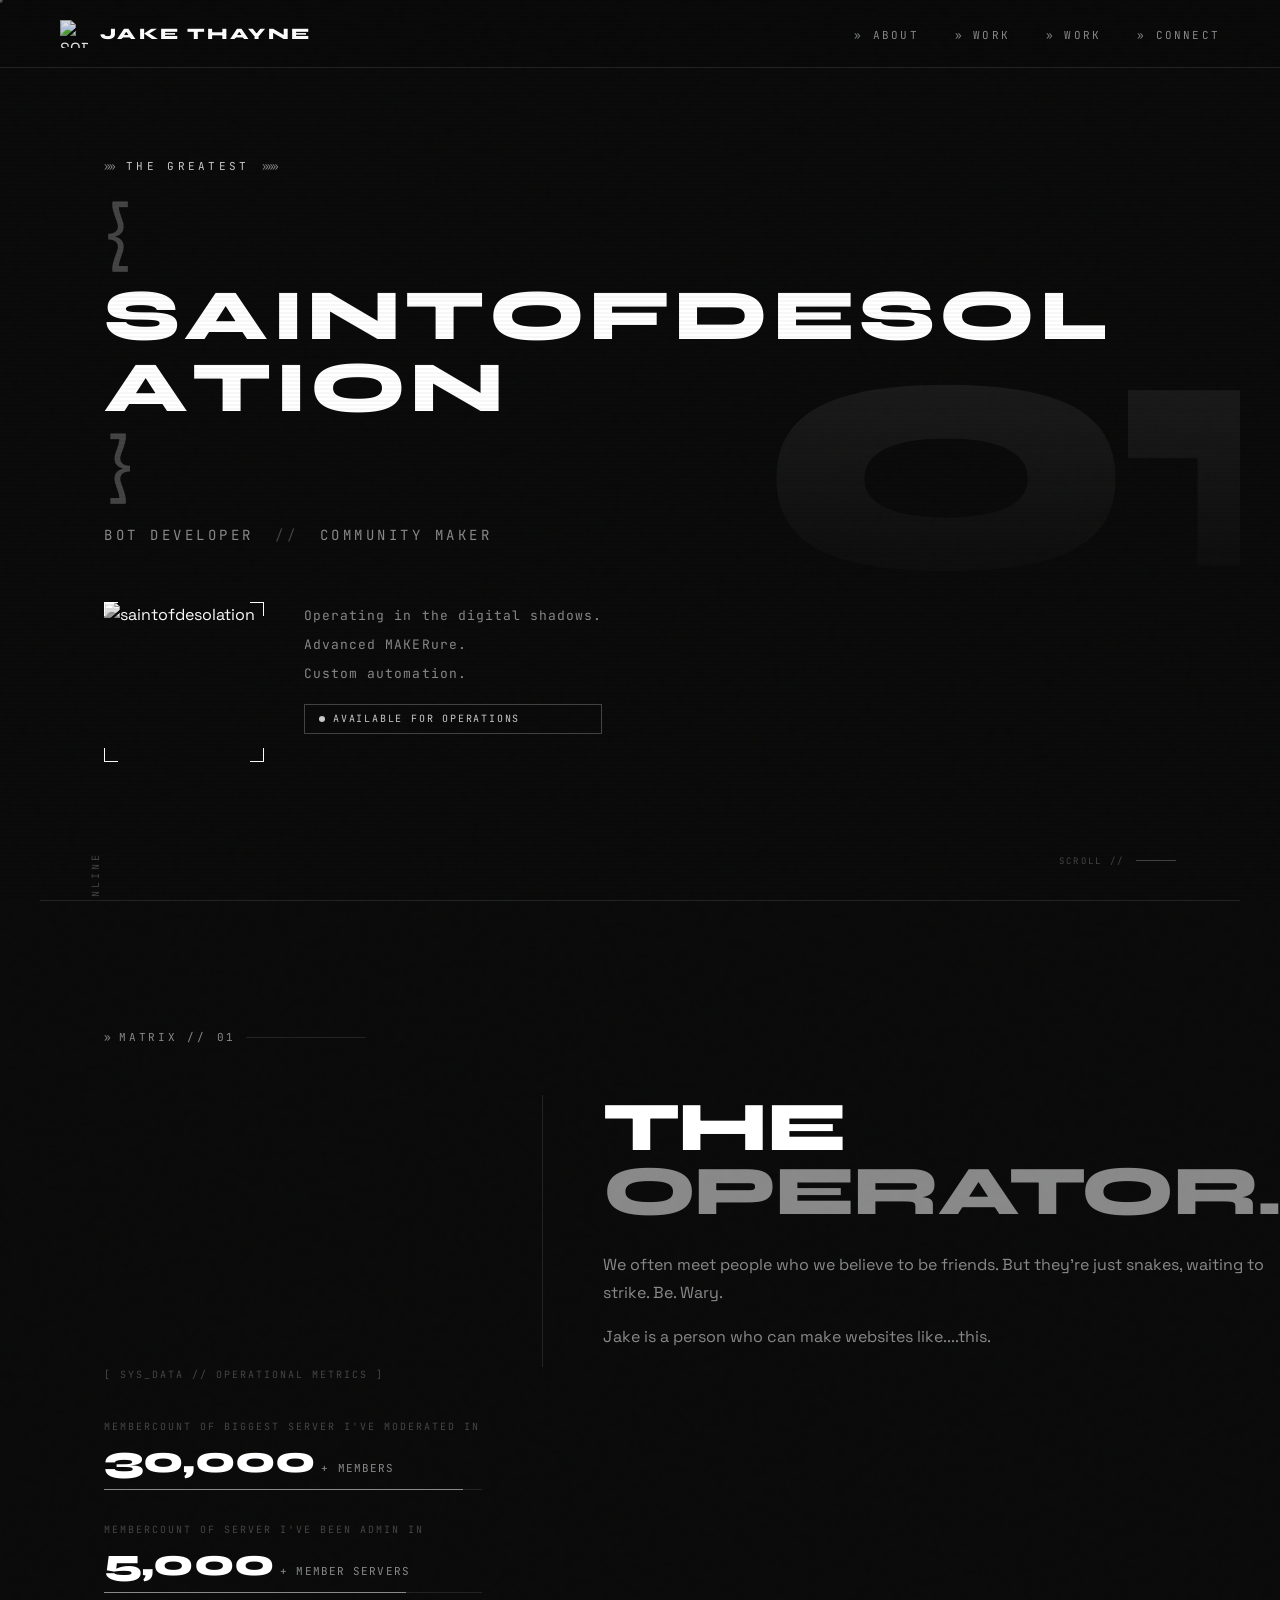
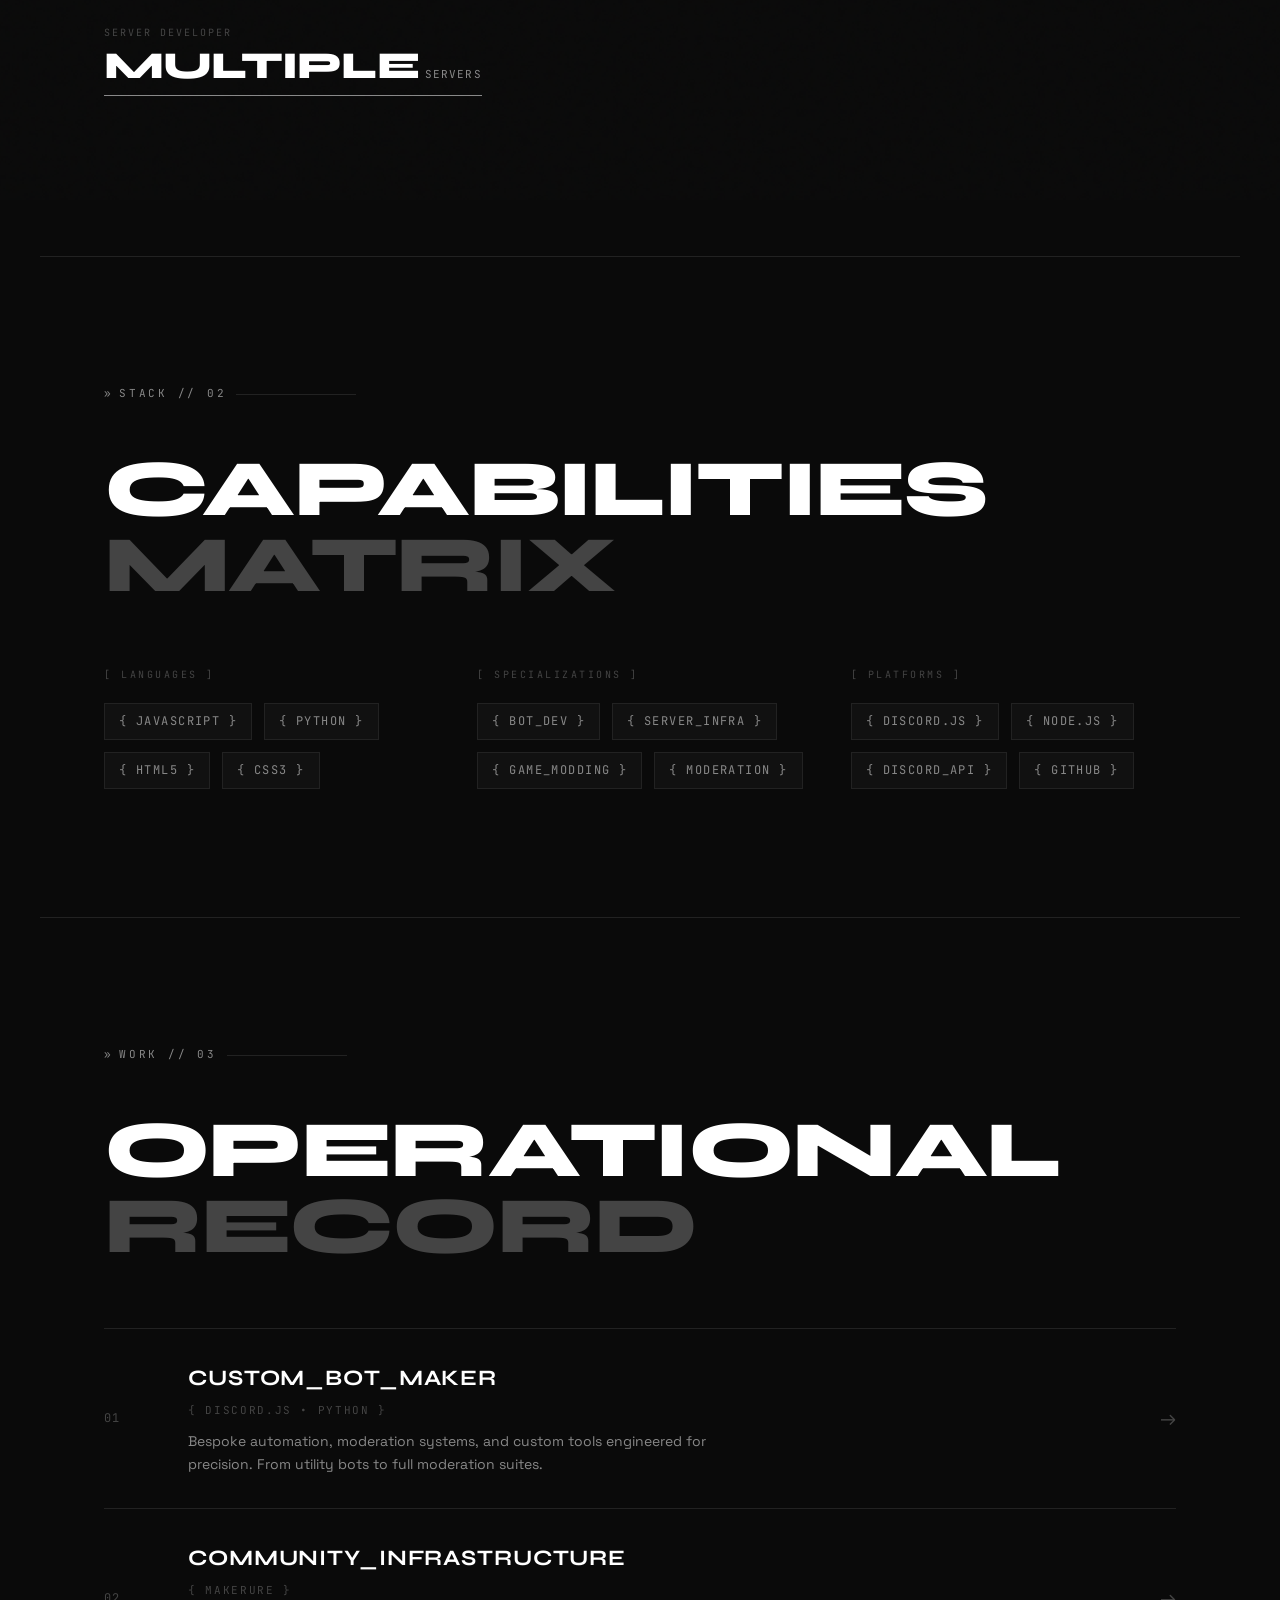
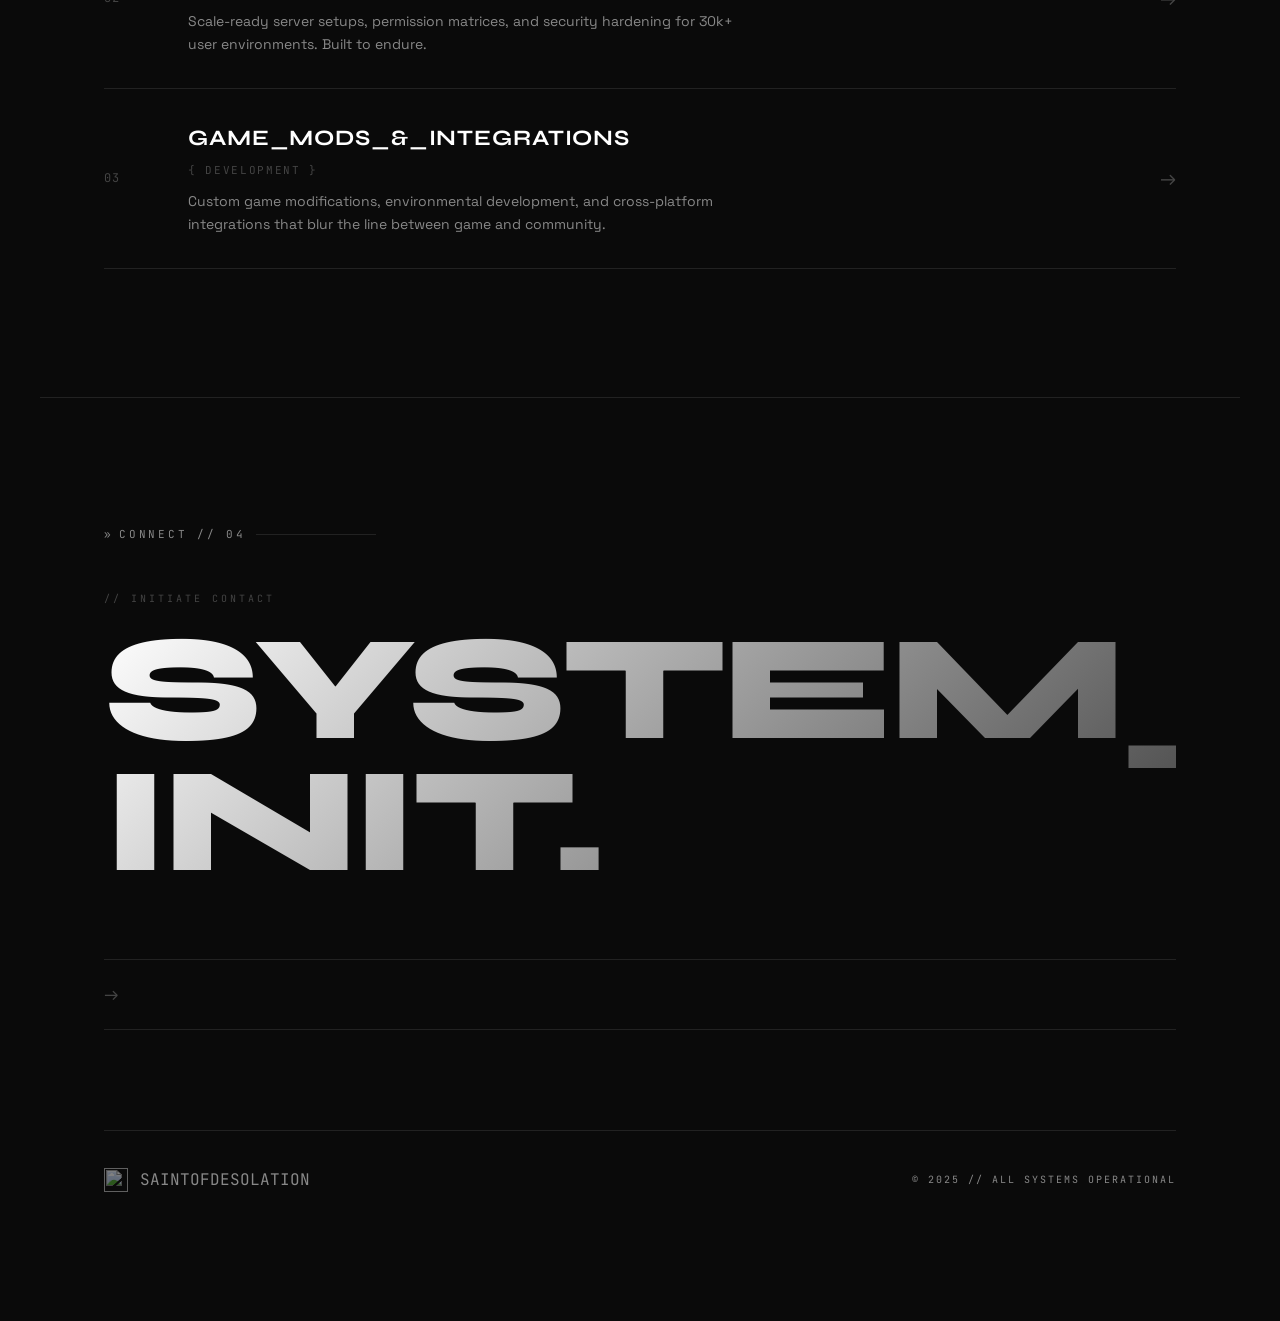
==== commit cdb72292: "Revise content in index.html about section Updated descriptions and metrics in the about section." ====
--- a/index.html
+++ b/index.html
@@ -140,12 +140,12 @@
           The<br /><em>Operator.</em>
         </h2>
         <p class="about-body">
-          Operating in the digital shadows. Specializing in advanced server MAKERure,
-          custom bot development, and high-scale community operations.
+          We often meet people who we believe to be friends. But they're just snakes,
+          waiting to strike. 
+          Be. Wary.
         </p>
         <p class="about-body">
-          Every system built to withstand pressure. Every server designed to scale.
-          Every automation engineered with precision.
+          Jake is a person who can make websites like....this.
         </p>
       </div>
 
@@ -153,27 +153,21 @@
         <div class="metrics-title mono">[ SYS_DATA // OPERATIONAL METRICS ]</div>
 
         <div class="metric-item">
-          <div class="metric-label mono">MAX_CAPACITY</div>
+          <div class="metric-label mono">Membercount of biggest server I've moderated in</div>
           <div class="metric-value">30,000<span class="metric-unit">+ MEMBERS</span></div>
           <div class="metric-bar"><div class="metric-fill" style="--w:95%"></div></div>
         </div>
 
         <div class="metric-item">
-          <div class="metric-label mono">SYS_ADMIN</div>
+          <div class="metric-label mono">Membercount of server I've been admin in</div>
           <div class="metric-value">5,000<span class="metric-unit">+ MEMBER SERVERS</span></div>
           <div class="metric-bar"><div class="metric-fill" style="--w:80%"></div></div>
         </div>
 
         <div class="metric-item">
-          <div class="metric-label mono">INFRASTRUCTURE</div>
-          <div class="metric-value">MULTIPLE<span class="metric-unit">SERVERS OPTIMIZED</span></div>
+          <div class="metric-label mono">Server Developer</div>
+          <div class="metric-value">MULTIPLE<span class="metric-unit">SERVERS</span></div>
           <div class="metric-bar"><div class="metric-fill" style="--w:100%"></div></div>
-        </div>
-
-        <div class="metric-item">
-          <div class="metric-label mono">UPTIME</div>
-          <div class="metric-value">99.9<span class="metric-unit">% SLA TARGET</span></div>
-          <div class="metric-bar"><div class="metric-fill" style="--w:99%"></div></div>
         </div>
 
       </div>
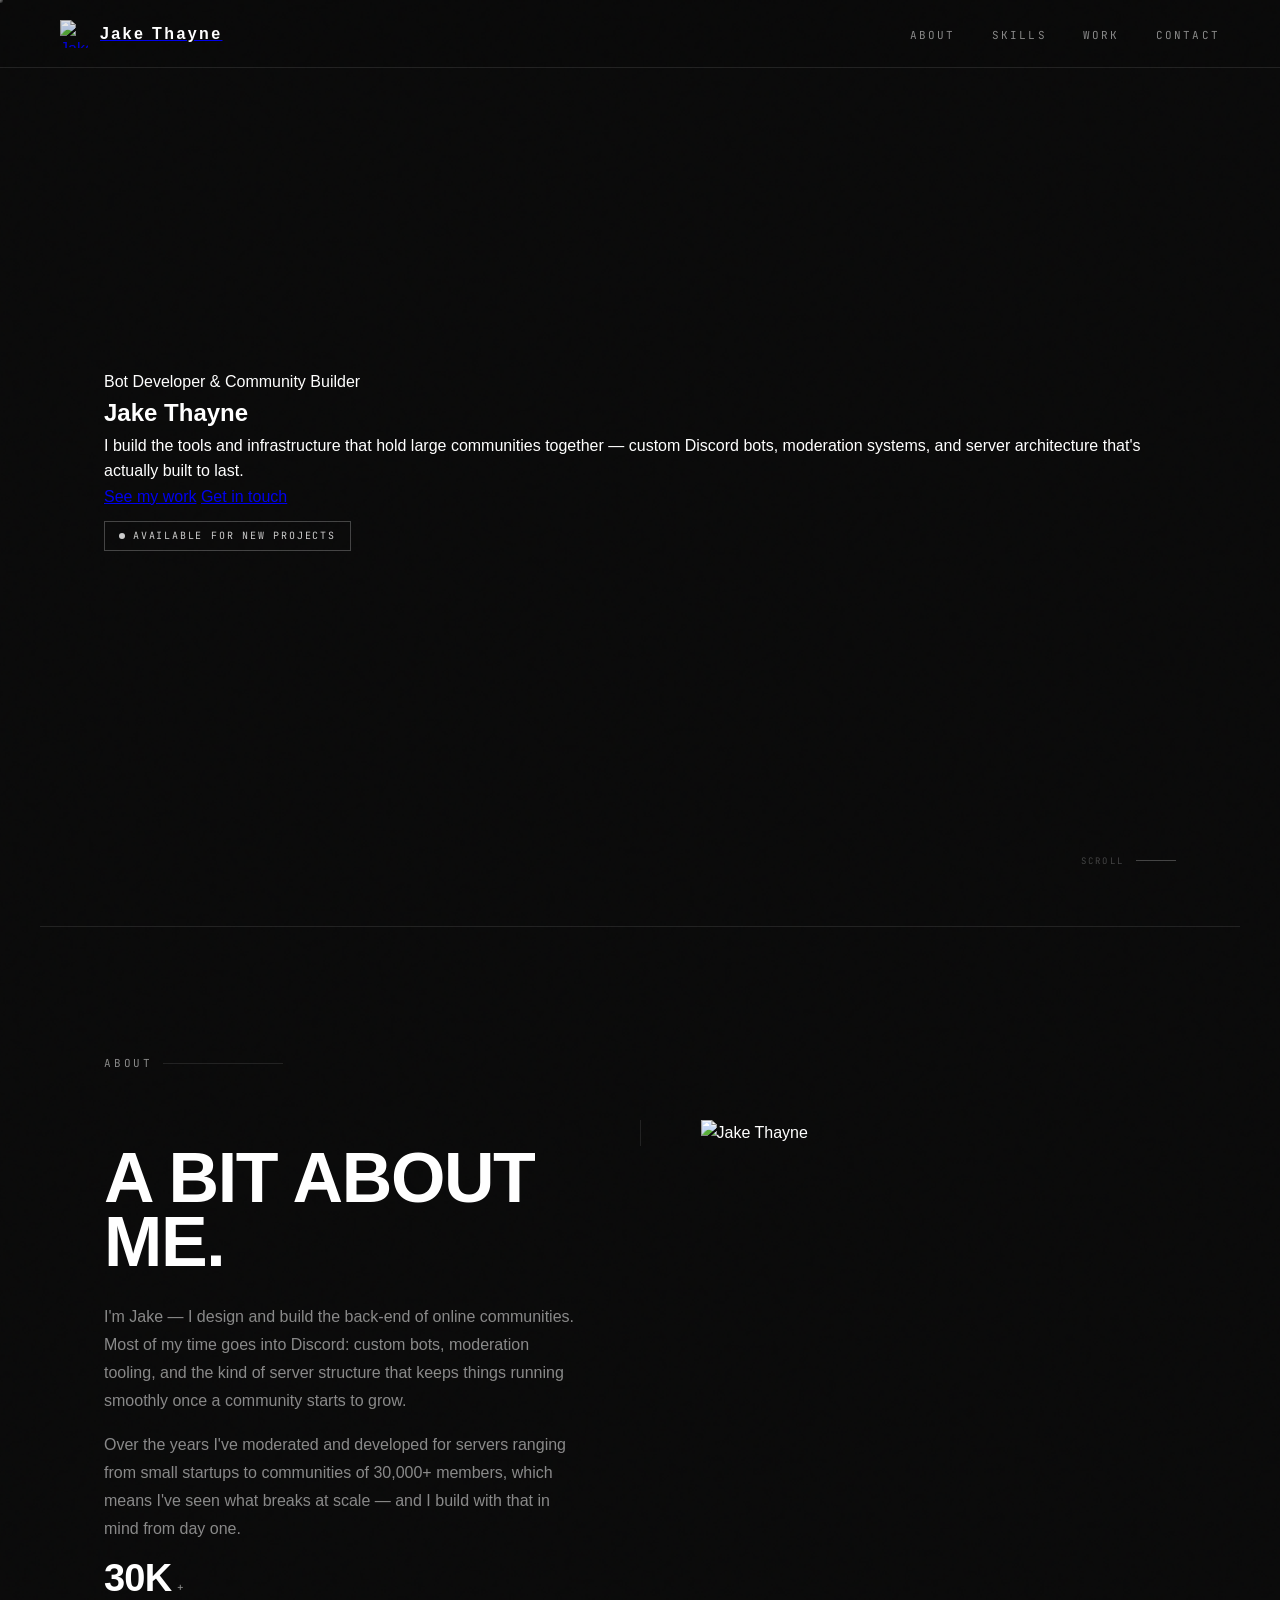
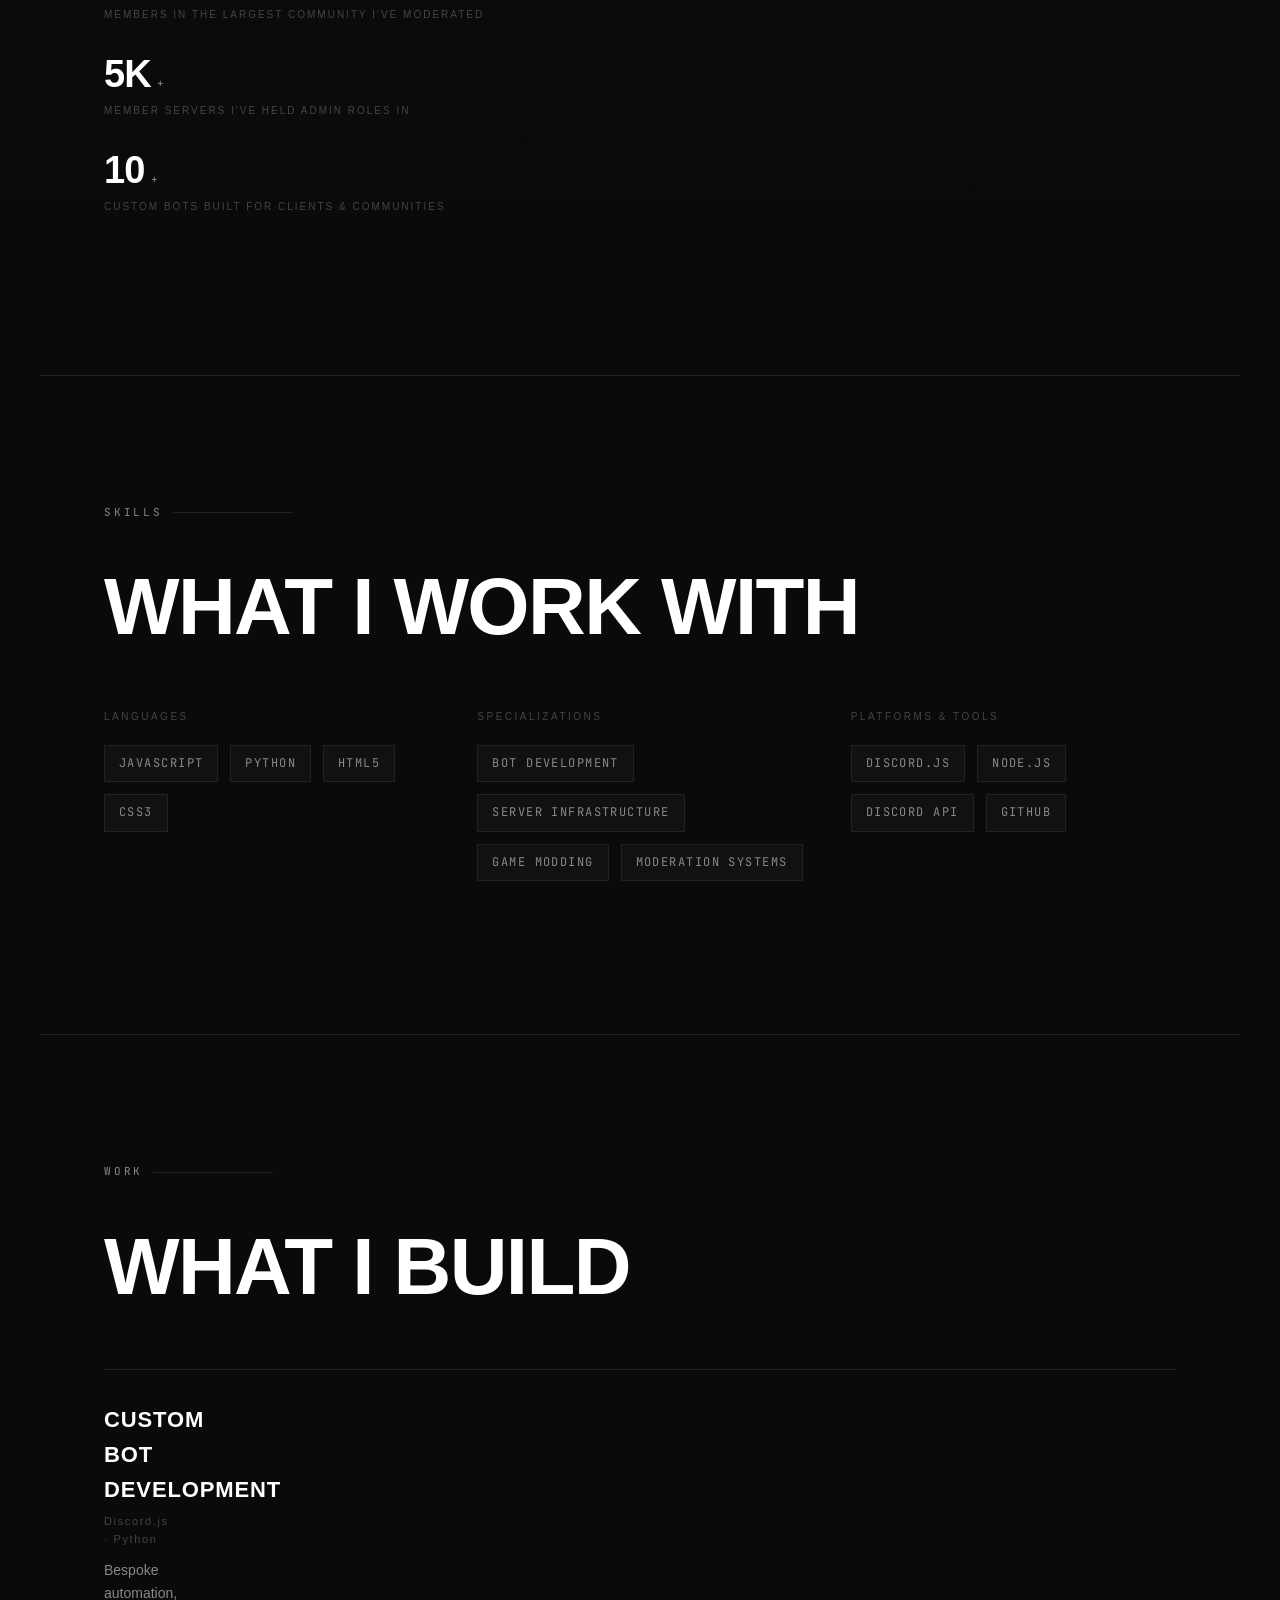
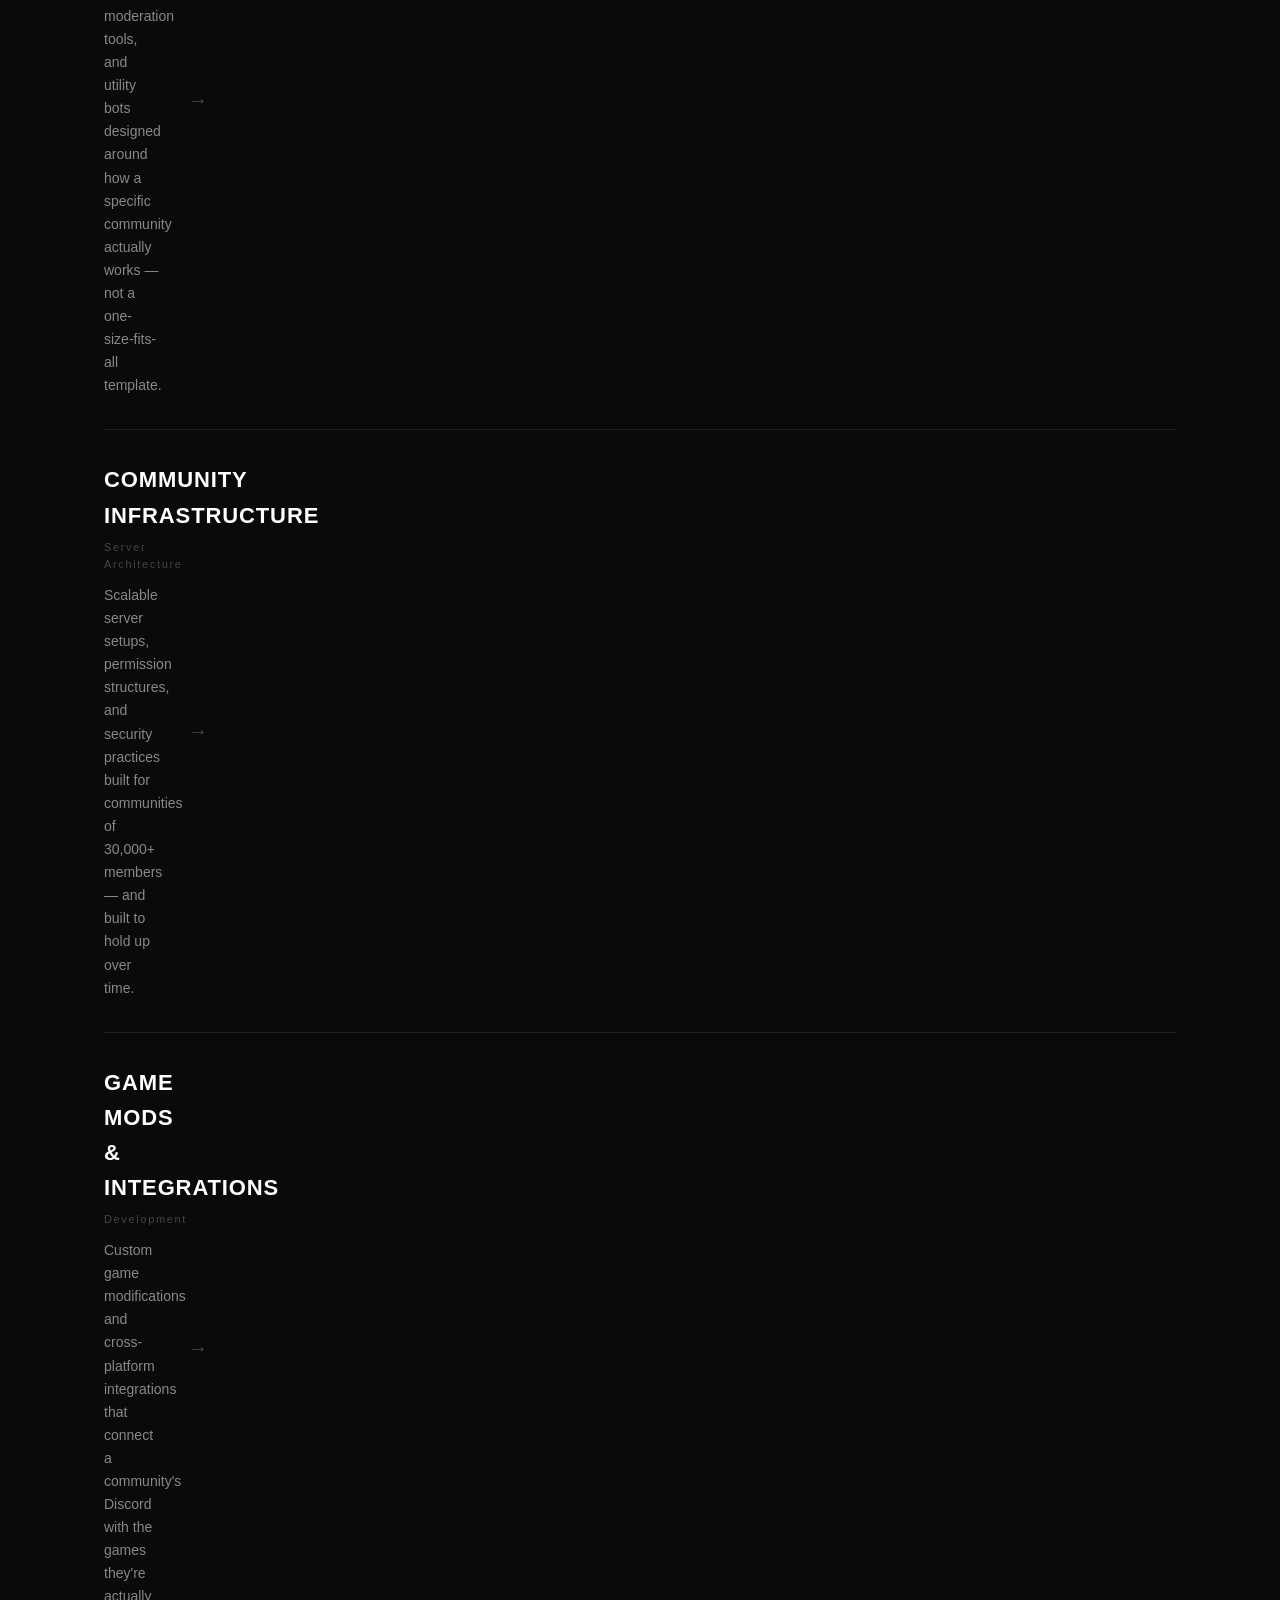
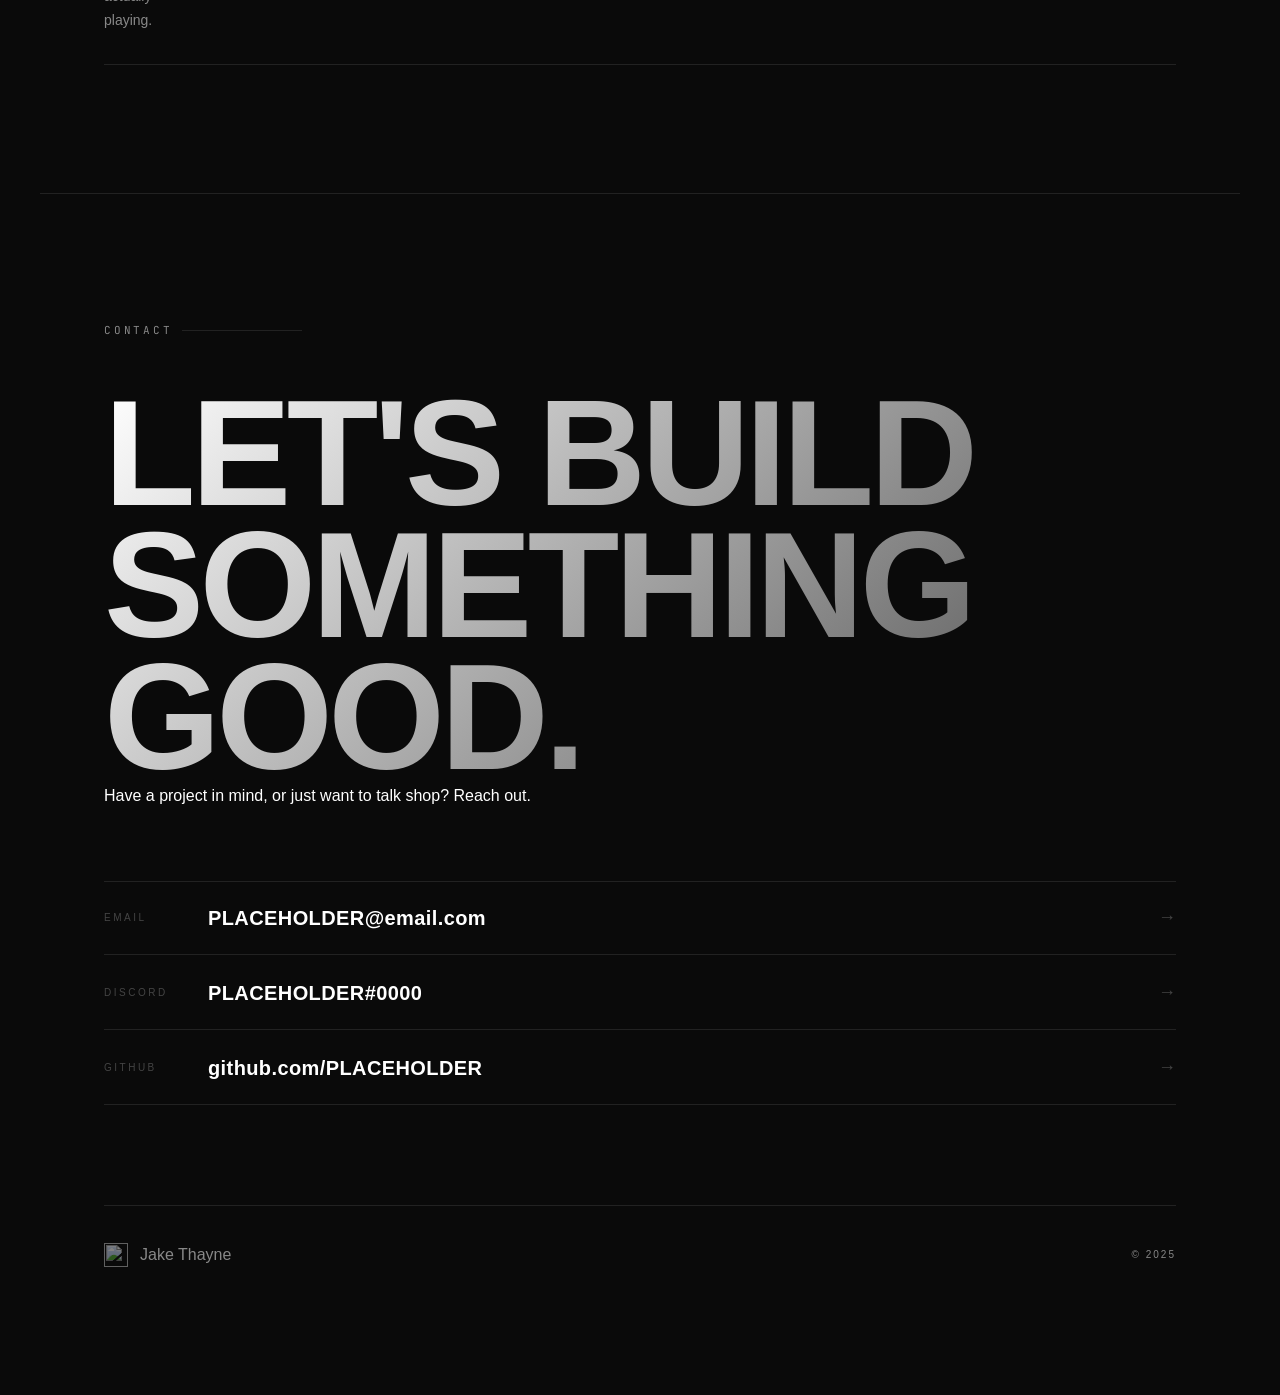
==== commit 78717f75: "Update index.html" ====
--- a/index.html
+++ b/index.html
@@ -3,46 +3,41 @@
 <head>
   <meta charset="UTF-8" />
   <meta name="viewport" content="width=device-width, initial-scale=1.0" />
-  <title>JAKE THAYNE // Portfolio</title>
+  <title>Jake Thayne — Discord Bot &amp; Community Developer</title>
   <link rel="stylesheet" href="style.css" />
   <link rel="preconnect" href="https://fonts.googleapis.com" />
   <link rel="preconnect" href="https://fonts.gstatic.com" crossorigin />
-  <link href="https://fonts.googleapis.com/css2?family=Space+Grotesk:wght@300;400;500;600;700&family=JetBrains+Mono:wght@300;400;500;700&family=Syne:wght@400;700;800&display=swap" rel="stylesheet" />
+  <link href="https://fonts.googleapis.com/css2?family=Fraunces:opsz,wght@9..144,300..700&family=Inter:wght@300;400;500;600&family=JetBrains+Mono:wght@400;500&display=swap" rel="stylesheet" />
 </head>
 <body>
 
-  <!-- Grain overlay -->
   <div class="grain" aria-hidden="true"></div>
 
-  <!-- Scanline overlay -->
-  <div class="scanlines" aria-hidden="true"></div>
-
   <!-- ════════════════════════════════════
        NAV
   ════════════════════════════════════ -->
   <nav class="nav">
-    <div class="nav-logo">
-      <img src="https://i.postimg.cc/MKgJL1Dh/pfp.jpg" alt="SOD Logo" class="nav-logo-img" />
-      <span class="nav-logo-text">JAKE THAYNE</span>
-    </div>
+    <a href="#hero" class="nav-logo">
+      <img src="PLACEHOLDER-LOGO.jpg" alt="Jake Thayne" class="nav-logo-img" />
+      <span class="nav-logo-text">Jake Thayne</span>
+    </a>
     <ul class="nav-links">
-      <li><a href="#about" class="nav-link">» ABOUT</a></li>
-      <li><a href="#stack" class="nav-link">» WORK</a></li>
-      <li><a href="#work" class="nav-link">» WORK</a></li>
-      <li><a href="#connect" class="nav-link">» CONNECT</a></li>
+      <li><a href="#about" class="nav-link">About</a></li>
+      <li><a href="#stack" class="nav-link">Skills</a></li>
+      <li><a href="#work" class="nav-link">Work</a></li>
+      <li><a href="#connect" class="nav-link">Contact</a></li>
     </ul>
     <button class="nav-hamburger" id="hamburger" aria-label="Toggle menu">
       <span></span><span></span><span></span>
     </button>
   </nav>
 
-  <!-- Mobile menu -->
   <div class="mobile-menu" id="mobileMenu">
     <ul>
-      <li><a href="#about" class="nav-link">» ABOUT</a></li>
-      <li><a href="#stack" class="nav-link">» WORK</a></li>
-      <li><a href="#work" class="nav-link">» WORK</a></li>
-      <li><a href="#connect" class="nav-link">» CONNECT</a></li>
+      <li><a href="#about" class="nav-link">About</a></li>
+      <li><a href="#stack" class="nav-link">Skills</a></li>
+      <li><a href="#work" class="nav-link">Work</a></li>
+      <li><a href="#connect" class="nav-link">Contact</a></li>
     </ul>
   </div>
 
@@ -50,254 +45,220 @@
        HERO
   ════════════════════════════════════ -->
   <section class="hero" id="hero">
-
-    <!-- Background decorative number -->
-    <div class="hero-bg-num" aria-hidden="true">01</div>
-
-    <!-- Vertical side label -->
-    <div class="hero-side-label" aria-hidden="true">
-      <span>SYS // ONLINE</span>
+    <div class="hero-bg">
+      <img src="PLACEHOLDER-HERO-BG.jpg" alt="" class="hero-bg-img" />
+      <div class="hero-bg-gradient"></div>
     </div>
 
     <div class="hero-content">
-
-      <div class="hero-top-tag" data-reveal>
-        <span class="chevrons">»»</span>
-        <span class="tag-text">THE GREATEST</span>
-        <span class="chevrons">»»»</span>
-      </div>
-
-      <h1 class="hero-handle" data-reveal data-delay="100">
-        <span class="bracket">{</span>
-        <span class="handle-inner">
-          <span class="handle-char" style="--i:0">S</span><span
-          class="handle-char" style="--i:1">A</span><span
-          class="handle-char" style="--i:2">I</span><span
-          class="handle-char" style="--i:3">N</span><span
-          class="handle-char" style="--i:4">T</span><span
-          class="handle-char" style="--i:5">O</span><span
-          class="handle-char" style="--i:6">F</span><span
-          class="handle-char" style="--i:7">D</span><span
-          class="handle-char" style="--i:8">E</span><span
-          class="handle-char" style="--i:9">S</span><span
-          class="handle-char" style="--i:10">O</span><span
-          class="handle-char" style="--i:11">L</span><span
-          class="handle-char" style="--i:12">A</span><span
-          class="handle-char" style="--i:13">T</span><span
-          class="handle-char" style="--i:14">I</span><span
-          class="handle-char" style="--i:15">O</span><span
-          class="handle-char" style="--i:16">N</span>
-        </span>
-        <span class="bracket">}</span>
-      </h1>
-
-      <div class="hero-descriptor" data-reveal data-delay="200">
-        BOT DEVELOPER <span class="divider-slash">//</span> COMMUNITY MAKER
-      </div>
-
-      <div class="hero-pfp-row" data-reveal data-delay="300">
-        <div class="hero-pfp-frame">
-          <div class="frame-corner tl"></div>
-          <div class="frame-corner tr"></div>
-          <div class="frame-corner bl"></div>
-          <div class="frame-corner br"></div>
-          <img src="https://i.postimg.cc/T32NC18J/4587ad358bee9053a09a2daf9849d373.jpg" alt="saintofdesolation" class="hero-pfp" />
-        </div>
-        <div class="hero-bio-short">
-          <p class="bio-line">Operating in the digital shadows.</p>
-          <p class="bio-line">Advanced MAKERure.</p>
-          <p class="bio-line">Custom automation.</p>
-          <div class="status-pill">
-            <span class="status-dot"></span>
-            AVAILABLE FOR OPERATIONS
-          </div>
-        </div>
-      </div>
-
-    </div>
-
-    <!-- Scroll indicator -->
+      <p class="hero-eyebrow" data-reveal>Bot Developer &amp; Community Builder</p>
+
+      <h1 class="hero-name" data-reveal data-delay="100">Jake&nbsp;Thayne</h1>
+
+      <p class="hero-sub" data-reveal data-delay="200">
+        I build the tools and infrastructure that hold large communities together —
+        custom Discord bots, moderation systems, and server architecture that's
+        actually built to last.
+      </p>
+
+      <div class="hero-actions" data-reveal data-delay="300">
+        <a href="#work" class="btn btn-primary">See my work</a>
+        <a href="#connect" class="btn btn-ghost">Get in touch</a>
+      </div>
+
+      <div class="status-pill" data-reveal data-delay="350">
+        <span class="status-dot"></span>
+        Available for new projects
+      </div>
+    </div>
+
     <div class="scroll-indicator" aria-hidden="true">
-      <span class="mono">SCROLL //</span>
+      <span class="mono">Scroll</span>
       <div class="scroll-line"></div>
     </div>
-
-  </section>
-
-  <!-- ════════════════════════════════════
-       ABOUT / MATRIX
+  </section>
+
+  <div class="banner-divider" aria-hidden="true">
+    <img src="PLACEHOLDER-BANNER-1.jpg" alt="" />
+  </div>
+
+  <!-- ════════════════════════════════════
+       ABOUT
   ════════════════════════════════════ -->
   <section class="about section" id="about">
-
-    <div class="section-label" data-reveal>
-      <span class="chevrons">»</span> MATRIX // 01
-    </div>
+    <div class="section-label" data-reveal>About</div>
 
     <div class="about-grid">
 
-      <div class="about-left" data-reveal>
-        <h2 class="about-heading">
-          The<br /><em>Operator.</em>
-        </h2>
+      <div class="about-portrait" data-reveal>
+        <div class="portrait-frame">
+          <img src="PLACEHOLDER-PORTRAIT.jpg" alt="Jake Thayne" />
+        </div>
+      </div>
+
+      <div class="about-content" data-reveal data-delay="150">
+        <h2 class="about-heading">A bit about me.</h2>
         <p class="about-body">
-          We often meet people who we believe to be friends. But they're just snakes,
-          waiting to strike. 
-          Be. Wary.
+          I'm Jake — I design and build the back-end of online communities. Most of
+          my time goes into Discord: custom bots, moderation tooling, and the kind
+          of server structure that keeps things running smoothly once a community
+          starts to grow.
         </p>
         <p class="about-body">
-          Jake is a person who can make websites like....this.
+          Over the years I've moderated and developed for servers ranging from
+          small startups to communities of 30,000+ members, which means I've seen
+          what breaks at scale — and I build with that in mind from day one.
         </p>
-      </div>
-
-      <div class="about-right" data-reveal data-delay="150">
-        <div class="metrics-title mono">[ SYS_DATA // OPERATIONAL METRICS ]</div>
-
-        <div class="metric-item">
-          <div class="metric-label mono">Membercount of biggest server I've moderated in</div>
-          <div class="metric-value">30,000<span class="metric-unit">+ MEMBERS</span></div>
-          <div class="metric-bar"><div class="metric-fill" style="--w:95%"></div></div>
-        </div>
-
-        <div class="metric-item">
-          <div class="metric-label mono">Membercount of server I've been admin in</div>
-          <div class="metric-value">5,000<span class="metric-unit">+ MEMBER SERVERS</span></div>
-          <div class="metric-bar"><div class="metric-fill" style="--w:80%"></div></div>
-        </div>
-
-        <div class="metric-item">
-          <div class="metric-label mono">Server Developer</div>
-          <div class="metric-value">MULTIPLE<span class="metric-unit">SERVERS</span></div>
-          <div class="metric-bar"><div class="metric-fill" style="--w:100%"></div></div>
-        </div>
-
-      </div>
-
-    </div>
-
-  </section>
-
-  <!-- ════════════════════════════════════
-       TECH STACK
+
+        <div class="metrics-row">
+          <div class="metric-item">
+            <div class="metric-value">30K<span class="metric-unit">+</span></div>
+            <div class="metric-label">Members in the largest community I've moderated</div>
+          </div>
+          <div class="metric-item">
+            <div class="metric-value">5K<span class="metric-unit">+</span></div>
+            <div class="metric-label">Member servers I've held admin roles in</div>
+          </div>
+          <div class="metric-item">
+            <div class="metric-value">10<span class="metric-unit">+</span></div>
+            <div class="metric-label">Custom bots built for clients &amp; communities</div>
+          </div>
+        </div>
+      </div>
+
+    </div>
+  </section>
+
+  <!-- ════════════════════════════════════
+       SKILLS / STACK
   ════════════════════════════════════ -->
   <section class="stack section" id="stack">
-
-    <div class="section-label" data-reveal>
-      <span class="chevrons">»</span> STACK // 02
-    </div>
-
-    <h2 class="section-heading" data-reveal>CAPABILITIES<br /><span class="dim">MATRIX</span></h2>
+    <div class="section-label" data-reveal>Skills</div>
+    <h2 class="section-heading" data-reveal>What I work with</h2>
 
     <div class="stack-grid">
 
       <div class="stack-group" data-reveal>
-        <div class="stack-group-label mono">[ LANGUAGES ]</div>
+        <div class="stack-group-label">Languages</div>
         <div class="stack-pills">
-          <span class="pill">{ JAVASCRIPT }</span>
-          <span class="pill">{ PYTHON }</span>
-          <span class="pill">{ HTML5 }</span>
-          <span class="pill">{ CSS3 }</span>
+          <span class="pill">JavaScript</span>
+          <span class="pill">Python</span>
+          <span class="pill">HTML5</span>
+          <span class="pill">CSS3</span>
         </div>
       </div>
 
       <div class="stack-group" data-reveal data-delay="100">
-        <div class="stack-group-label mono">[ SPECIALIZATIONS ]</div>
+        <div class="stack-group-label">Specializations</div>
         <div class="stack-pills">
-          <span class="pill">{ BOT_DEV }</span>
-          <span class="pill">{ SERVER_INFRA }</span>
-          <span class="pill">{ GAME_MODDING }</span>
-          <span class="pill">{ MODERATION }</span>
+          <span class="pill">Bot Development</span>
+          <span class="pill">Server Infrastructure</span>
+          <span class="pill">Game Modding</span>
+          <span class="pill">Moderation Systems</span>
         </div>
       </div>
 
       <div class="stack-group" data-reveal data-delay="200">
-        <div class="stack-group-label mono">[ PLATFORMS ]</div>
+        <div class="stack-group-label">Platforms &amp; Tools</div>
         <div class="stack-pills">
-          <span class="pill">{ DISCORD.JS }</span>
-          <span class="pill">{ NODE.JS }</span>
-          <span class="pill">{ DISCORD_API }</span>
-          <span class="pill">{ GITHUB }</span>
-        </div>
-      </div>
-
-    </div>
-
-  </section>
-
-  <!-- ════════════════════════════════════
-       WORK / PROJECTS
+          <span class="pill">Discord.js</span>
+          <span class="pill">Node.js</span>
+          <span class="pill">Discord API</span>
+          <span class="pill">GitHub</span>
+        </div>
+      </div>
+
+    </div>
+  </section>
+
+  <div class="banner-divider" aria-hidden="true">
+    <img src="PLACEHOLDER-BANNER-2.jpg" alt="" />
+  </div>
+
+  <!-- ════════════════════════════════════
+       WORK
   ════════════════════════════════════ -->
   <section class="work section" id="work">
-
-    <div class="section-label" data-reveal>
-      <span class="chevrons">»</span> WORK // 03
-    </div>
-
-    <h2 class="section-heading" data-reveal>OPERATIONAL<br /><span class="dim">RECORD</span></h2>
+    <div class="section-label" data-reveal>Work</div>
+    <h2 class="section-heading" data-reveal>What I build</h2>
 
     <div class="work-list">
 
       <div class="work-item" data-reveal>
-        <div class="work-num mono">01</div>
         <div class="work-body">
-          <div class="work-title">CUSTOM_BOT_MAKER</div>
-          <div class="work-tags mono">{ DISCORD.JS • PYTHON }</div>
-          <p class="work-desc">Bespoke automation, moderation systems, and custom tools engineered for precision. From utility bots to full moderation suites.</p>
+          <div class="work-title">Custom Bot Development</div>
+          <div class="work-tags">Discord.js · Python</div>
+          <p class="work-desc">
+            Bespoke automation, moderation tools, and utility bots designed around
+            how a specific community actually works — not a one-size-fits-all template.
+          </p>
         </div>
         <div class="work-arrow">→</div>
       </div>
 
       <div class="work-item" data-reveal data-delay="100">
-        <div class="work-num mono">02</div>
         <div class="work-body">
-          <div class="work-title">COMMUNITY_INFRASTRUCTURE</div>
-          <div class="work-tags mono">{ MAKERURE }</div>
-          <p class="work-desc">Scale-ready server setups, permission matrices, and security hardening for 30k+ user environments. Built to endure.</p>
+          <div class="work-title">Community Infrastructure</div>
+          <div class="work-tags">Server Architecture</div>
+          <p class="work-desc">
+            Scalable server setups, permission structures, and security practices
+            built for communities of 30,000+ members — and built to hold up over time.
+          </p>
         </div>
         <div class="work-arrow">→</div>
       </div>
 
       <div class="work-item" data-reveal data-delay="200">
-        <div class="work-num mono">03</div>
         <div class="work-body">
-          <div class="work-title">GAME_MODS_&amp;_INTEGRATIONS</div>
-          <div class="work-tags mono">{ DEVELOPMENT }</div>
-          <p class="work-desc">Custom game modifications, environmental development, and cross-platform integrations that blur the line between game and community.</p>
+          <div class="work-title">Game Mods &amp; Integrations</div>
+          <div class="work-tags">Development</div>
+          <p class="work-desc">
+            Custom game modifications and cross-platform integrations that connect
+            a community's Discord with the games they're actually playing.
+          </p>
         </div>
         <div class="work-arrow">→</div>
       </div>
 
     </div>
-
   </section>
 
   <!-- ════════════════════════════════════
        CONNECT / FOOTER
   ════════════════════════════════════ -->
   <section class="connect section" id="connect">
-
-    <div class="section-label" data-reveal>
-      <span class="chevrons">»</span> CONNECT // 04
-    </div>
+    <div class="section-label" data-reveal>Contact</div>
 
     <div class="connect-cta" data-reveal>
-      <div class="cta-pre mono">// INITIATE CONTACT</div>
-      <h2 class="cta-heading">SYSTEM_<br />INIT.</h2>
+      <h2 class="cta-heading">Let's build<br />something good.</h2>
+      <p class="cta-sub">Have a project in mind, or just want to talk shop? Reach out.</p>
     </div>
 
     <div class="connect-links" data-reveal data-delay="150">
-      <a href="mailto:jake@jakethyane.xyz" class="contact-link"
-        26</span>
+      <a href="mailto:PLACEHOLDER@email.com" class="contact-link">
+        <span class="cl-label">Email</span>
+        <span class="cl-value">PLACEHOLDER@email.com</span>
         <span class="cl-arrow">→</span>
       </a>
+      <a href="PLACEHOLDER-DISCORD-LINK" class="contact-link">
+        <span class="cl-label">Discord</span>
+        <span class="cl-value">PLACEHOLDER#0000</span>
+        <span class="cl-arrow">→</span>
+      </a>
+      <a href="PLACEHOLDER-GITHUB-LINK" class="contact-link">
+        <span class="cl-label">GitHub</span>
+        <span class="cl-value">github.com/PLACEHOLDER</span>
+        <span class="cl-arrow">→</span>
+      </a>
     </div>
 
     <footer class="footer" data-reveal data-delay="250">
       <div class="footer-logo">
-        <img src="https://i.postimg.cc/MKgJL1Dh/pfp.jpg" alt="" class="footer-logo-img" />
-        <span class="mono dim">SAINTOFDESOLATION</span>
-      </div>
-      <div class="footer-copy mono dim">
-        © 2025 // ALL SYSTEMS OPERATIONAL
+        <img src="PLACEHOLDER-LOGO.jpg" alt="" class="footer-logo-img" />
+        <span class="dim">Jake Thayne</span>
+      </div>
+      <div class="footer-copy dim">
+        © 2025
       </div>
     </footer>
 
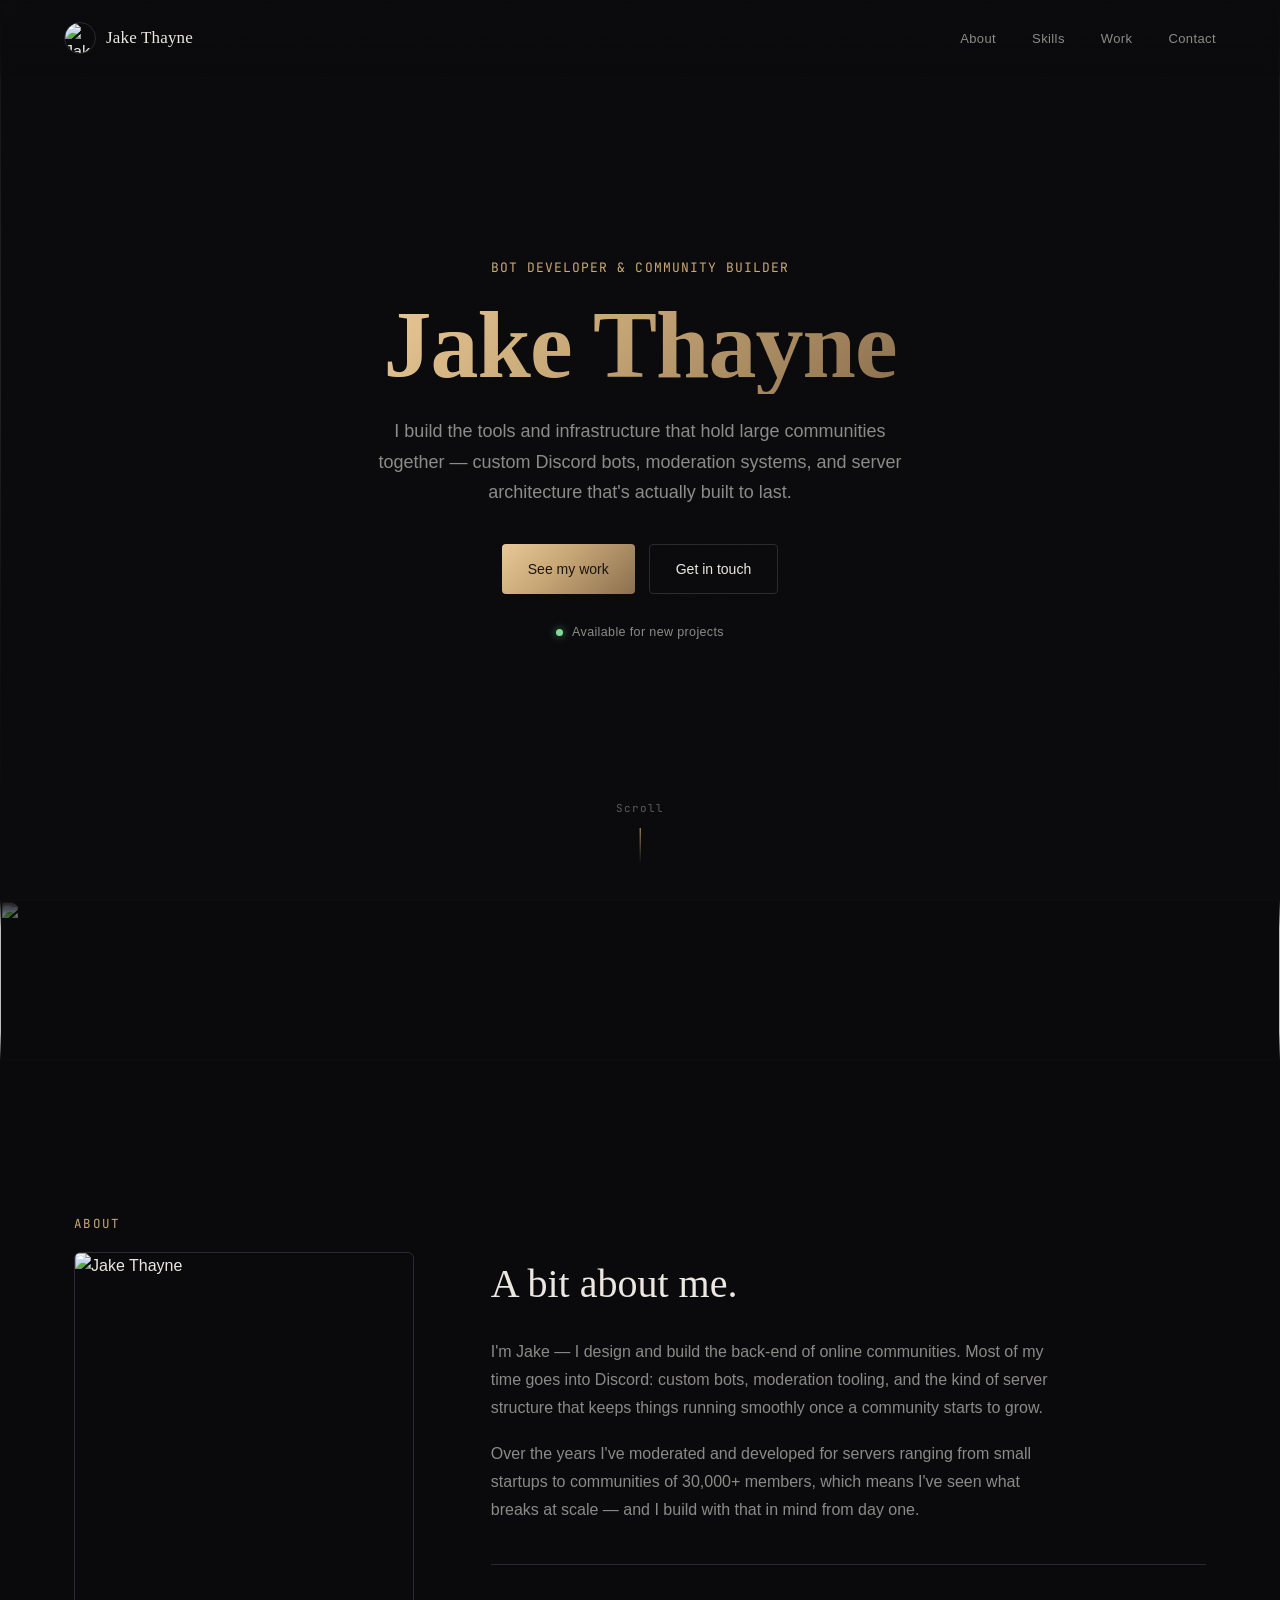
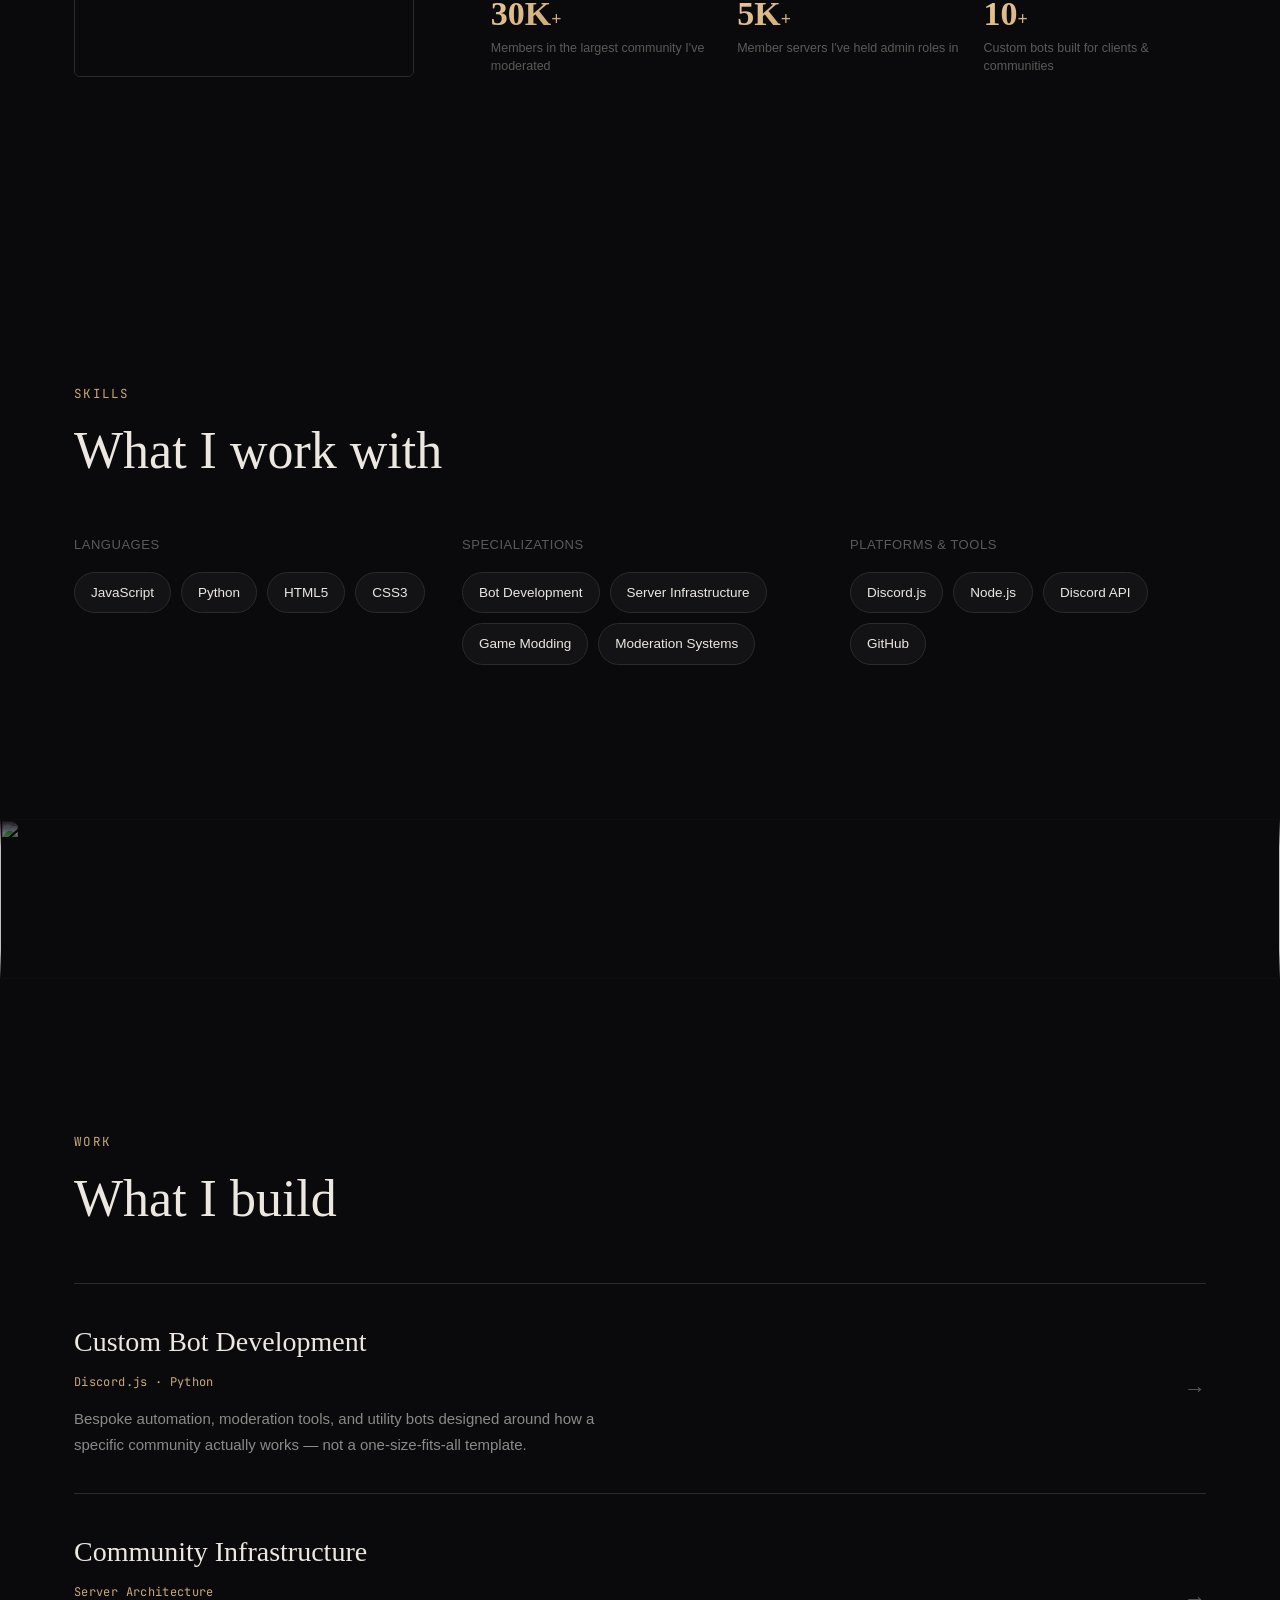
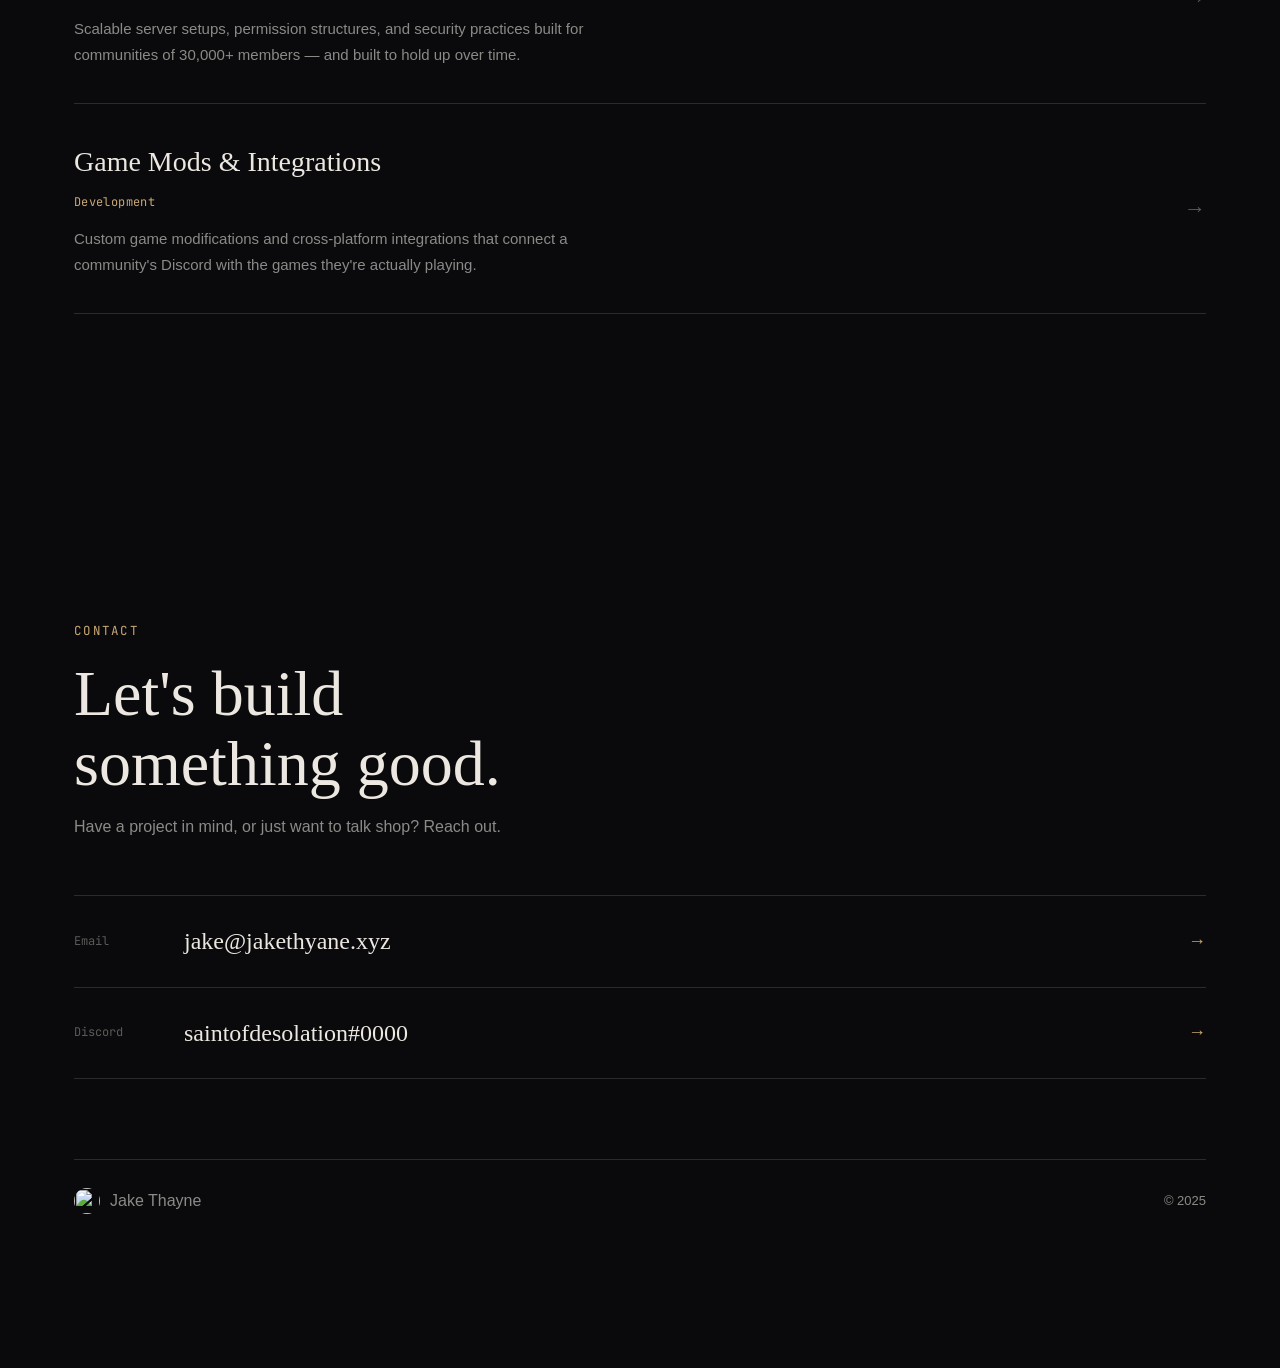
==== commit 905060fc: "Replace placeholder images and links with actual URLs" ====
--- a/index.html
+++ b/index.html
@@ -18,7 +18,7 @@
   ════════════════════════════════════ -->
   <nav class="nav">
     <a href="#hero" class="nav-logo">
-      <img src="PLACEHOLDER-LOGO.jpg" alt="Jake Thayne" class="nav-logo-img" />
+      <img src="https://i.postimg.cc/YC5kvZyQ/4614bfdb757b11511390345e13e4c9a3.jpg" alt="Jake Thayne" class="nav-logo-img" />
       <span class="nav-logo-text">Jake Thayne</span>
     </a>
     <ul class="nav-links">
@@ -46,7 +46,7 @@
   ════════════════════════════════════ -->
   <section class="hero" id="hero">
     <div class="hero-bg">
-      <img src="PLACEHOLDER-HERO-BG.jpg" alt="" class="hero-bg-img" />
+      <img src="https://i.postimg.cc/T32NC18J/4587ad358bee9053a09a2daf9849d373.jpg" alt="" class="hero-bg-img" />
       <div class="hero-bg-gradient"></div>
     </div>
 
@@ -79,7 +79,7 @@
   </section>
 
   <div class="banner-divider" aria-hidden="true">
-    <img src="PLACEHOLDER-BANNER-1.jpg" alt="" />
+    <img src="https://i.postimg.cc/W1n6zc4K/95eb36ef282d368dfa2fadee9f33265b.webp" alt="" />
   </div>
 
   <!-- ════════════════════════════════════
@@ -92,7 +92,7 @@
 
       <div class="about-portrait" data-reveal>
         <div class="portrait-frame">
-          <img src="PLACEHOLDER-PORTRAIT.jpg" alt="Jake Thayne" />
+          <img src="https://i.postimg.cc/MKgJL1Dh/pfp.jpg" alt="Jake Thayne" />
         </div>
       </div>
 
@@ -172,7 +172,7 @@
   </section>
 
   <div class="banner-divider" aria-hidden="true">
-    <img src="PLACEHOLDER-BANNER-2.jpg" alt="" />
+    <img src="https://i.postimg.cc/BbTPz2PW/8af9bdcb5a42261e90c0f4ccbbb682e4.jpg" alt="" />
   </div>
 
   <!-- ════════════════════════════════════
@@ -235,26 +235,21 @@
     </div>
 
     <div class="connect-links" data-reveal data-delay="150">
-      <a href="mailto:PLACEHOLDER@email.com" class="contact-link">
+      <a href="Email: jake@jakethyane.xyz" class="contact-link">
         <span class="cl-label">Email</span>
-        <span class="cl-value">PLACEHOLDER@email.com</span>
+        <span class="cl-value">jake@jakethyane.xyz</span>
         <span class="cl-arrow">→</span>
       </a>
-      <a href="PLACEHOLDER-DISCORD-LINK" class="contact-link">
+      <a href="https://guns.lol/jake.thayne" class="contact-link">
         <span class="cl-label">Discord</span>
-        <span class="cl-value">PLACEHOLDER#0000</span>
+        <span class="cl-value">saintofdesolation#0000</span>
         <span class="cl-arrow">→</span>
       </a>
-      <a href="PLACEHOLDER-GITHUB-LINK" class="contact-link">
-        <span class="cl-label">GitHub</span>
-        <span class="cl-value">github.com/PLACEHOLDER</span>
-        <span class="cl-arrow">→</span>
-      </a>
     </div>
 
     <footer class="footer" data-reveal data-delay="250">
       <div class="footer-logo">
-        <img src="PLACEHOLDER-LOGO.jpg" alt="" class="footer-logo-img" />
+        <img src="https://i.postimg.cc/YC5kvZyQ/4614bfdb757b11511390345e13e4c9a3.jpg" alt="" class="footer-logo-img" />
         <span class="dim">Jake Thayne</span>
       </div>
       <div class="footer-copy dim">
--- a/style.css
+++ b/style.css
@@ -1,222 +1,125 @@
-/* ============================================================
-   SAINTOFDESOLATION // PORTFOLIO — style.css
-   Cyber-brutalist, high-contrast dark mode
-   ============================================================ */
-
-/* ─── RESET & BASE ─────────────────────────────────────────── */
-*, *::before, *::after {
-  box-sizing: border-box;
-  margin: 0;
-  padding: 0;
-}
-
+/* ════════════════════════════════════
+   TOKENS
+════════════════════════════════════ */
 :root {
-  --bg:        #0a0a0a;
-  --bg-2:      #111111;
-  --bg-3:      #181818;
-  --white:     #ffffff;
-  --gray-1:    #cccccc;
-  --gray-2:    #888888;
-  --gray-3:    #444444;
-  --gray-4:    #222222;
-  --accent:    #c8c8c8;
-
-  --font-display:  'Syne', sans-serif;
-  --font-body:     'Space Grotesk', sans-serif;
-  --font-mono:     'JetBrains Mono', monospace;
-
-  --nav-h: 68px;
-  --section-pad: clamp(80px, 10vw, 140px);
-  --max-w: 1200px;
-}
-
-html {
-  scroll-behavior: smooth;
-}
+  --bg: #0a0a0c;
+  --bg-panel: #131316;
+  --bg-panel-2: #1a1a1e;
+  --line: #2a2a2f;
+  --text: #ece8e1;
+  --text-dim: #8c8a87;
+  --text-faint: #5b5a58;
+
+  --accent-1: #c9a876;
+  --accent-2: #8b6f4e;
+  --gradient: linear-gradient(135deg, #e8c896 0%, #c9a876 40%, #8b6f4e 100%);
+  --gradient-soft: linear-gradient(135deg, rgba(232,200,150,0.14), rgba(139,111,78,0.05));
+
+  --serif: "Fraunces", Georgia, serif;
+  --sans: "Inter", -apple-system, sans-serif;
+  --mono: "JetBrains Mono", monospace;
+
+  --section-pad: clamp(80px, 12vw, 160px);
+  --container: 1180px;
+}
+
+* { margin: 0; padding: 0; box-sizing: border-box; }
+
+html { scroll-behavior: smooth; }
 
 body {
   background: var(--bg);
-  color: var(--white);
-  font-family: var(--font-body);
+  color: var(--text);
+  font-family: var(--sans);
+  font-size: 16px;
   line-height: 1.6;
   overflow-x: hidden;
   -webkit-font-smoothing: antialiased;
 }
 
-/* ─── GRAIN TEXTURE ─────────────────────────────────────────── */
+a { color: inherit; text-decoration: none; }
+ul { list-style: none; }
+img { display: block; max-width: 100%; }
+
+.dim { color: var(--text-dim); }
+.mono { font-family: var(--mono); letter-spacing: 0.02em; }
+
+/* Subtle film grain */
 .grain {
-  pointer-events: none;
-  position: fixed;
-  inset: -200%;
-  width: 400%;
-  height: 400%;
-  background-image: url("data:image/svg+xml,%3Csvg viewBox='0 0 512 512' xmlns='http://www.w3.org/2000/svg'%3E%3Cfilter id='n'%3E%3CfeTurbulence type='fractalNoise' baseFrequency='0.75' numOctaves='4' stitchTiles='stitch'/%3E%3C/filter%3E%3Crect width='100%25' height='100%25' filter='url(%23n)'/%3E%3C/svg%3E");
-  opacity: 0.035;
-  animation: grain-shift 8s steps(2) infinite;
-  z-index: 1000;
-  mix-blend-mode: overlay;
-}
-
-@keyframes grain-shift {
-  0%   { transform: translate(0, 0); }
-  10%  { transform: translate(-3%, -5%); }
-  20%  { transform: translate(-8%, 2%); }
-  30%  { transform: translate(4%, -8%); }
-  40%  { transform: translate(-5%, 5%); }
-  50%  { transform: translate(6%, -3%); }
-  60%  { transform: translate(-3%, 8%); }
-  70%  { transform: translate(5%, 3%); }
-  80%  { transform: translate(-7%, -2%); }
-  90%  { transform: translate(3%, 7%); }
-  100% { transform: translate(0, 0); }
-}
-
-/* ─── SCANLINES ─────────────────────────────────────────────── */
-.scanlines {
-  pointer-events: none;
   position: fixed;
   inset: 0;
-  background: repeating-linear-gradient(
-    0deg,
-    transparent,
-    transparent 2px,
-    rgba(0,0,0,0.03) 2px,
-    rgba(0,0,0,0.03) 4px
-  );
-  z-index: 999;
-}
-
-/* ─── UTILITY ────────────────────────────────────────────────── */
-.mono        { font-family: var(--font-mono); }
-.dim         { color: var(--gray-2); }
-.chevrons    { color: var(--gray-2); letter-spacing: -2px; }
-.divider-slash { color: var(--gray-3); margin: 0 10px; }
-
-.section {
-  padding: var(--section-pad) clamp(20px, 5vw, 80px);
-  max-width: var(--max-w);
-  margin: 0 auto;
-}
-
-/* ─── REVEAL ANIMATIONS ─────────────────────────────────────── */
+  pointer-events: none;
+  z-index: 200;
+  opacity: 0.035;
+  mix-blend-mode: overlay;
+  background-image: url("data:image/svg+xml,%3Csvg xmlns='http://www.w3.org/2000/svg' width='120' height='120'%3E%3Cfilter id='n'%3E%3CfeTurbulence type='fractalNoise' baseFrequency='0.9' numOctaves='2' stitchTiles='stitch'/%3E%3C/filter%3E%3Crect width='100%25' height='100%25' filter='url(%23n)'/%3E%3C/svg%3E");
+}
+
+/* ════════════════════════════════════
+   REVEAL ANIMATION
+════════════════════════════════════ */
 [data-reveal] {
   opacity: 0;
-  transform: translateY(24px);
-  transition: opacity 0.55s cubic-bezier(0.16, 1, 0.3, 1),
-              transform 0.55s cubic-bezier(0.16, 1, 0.3, 1);
-}
-
-[data-reveal][data-delay="100"] { transition-delay: 0.10s; }
-[data-reveal][data-delay="150"] { transition-delay: 0.15s; }
-[data-reveal][data-delay="200"] { transition-delay: 0.20s; }
-[data-reveal][data-delay="250"] { transition-delay: 0.25s; }
-[data-reveal][data-delay="300"] { transition-delay: 0.30s; }
-
-[data-reveal].visible {
+  transform: translateY(16px);
+  transition: opacity 0.7s ease, transform 0.7s ease;
+}
+[data-reveal].is-visible {
   opacity: 1;
   transform: translateY(0);
 }
 
 @media (prefers-reduced-motion: reduce) {
-  [data-reveal] {
-    opacity: 1;
-    transform: none;
-    transition: none;
-  }
-}
-
-/* ─── SECTION SHARED ─────────────────────────────────────────── */
-.section-label {
-  font-family: var(--font-mono);
-  font-size: 11px;
-  letter-spacing: 0.25em;
-  color: var(--gray-2);
-  text-transform: uppercase;
-  margin-bottom: 48px;
-  display: flex;
-  align-items: center;
-  gap: 10px;
-}
-
-.section-label::after {
-  content: '';
-  flex: 1;
-  height: 1px;
-  background: var(--gray-4);
-  max-width: 120px;
-}
-
-.section-heading {
-  font-family: var(--font-display);
-  font-size: clamp(40px, 7vw, 80px);
-  font-weight: 800;
-  line-height: 0.95;
-  letter-spacing: -0.02em;
-  margin-bottom: 64px;
-  text-transform: uppercase;
-}
-
-.section-heading .dim {
-  color: var(--gray-3);
-}
-
-/* ─── NAV ────────────────────────────────────────────────────── */
+  [data-reveal] { opacity: 1; transform: none; transition: none; }
+  html { scroll-behavior: auto; }
+}
+
+/* ════════════════════════════════════
+   NAV
+════════════════════════════════════ */
 .nav {
   position: fixed;
-  top: 0;
-  left: 0;
-  right: 0;
-  height: var(--nav-h);
+  top: 0; left: 0; right: 0;
+  z-index: 100;
   display: flex;
   align-items: center;
   justify-content: space-between;
-  padding: 0 clamp(20px, 5vw, 60px);
-  background: rgba(10,10,10,0.88);
-  backdrop-filter: blur(12px) saturate(0);
-  border-bottom: 1px solid var(--gray-4);
-  z-index: 900;
+  padding: 22px clamp(24px, 5vw, 64px);
+  background: linear-gradient(to bottom, rgba(10,10,12,0.85), rgba(10,10,12,0));
+  backdrop-filter: blur(6px);
 }
 
 .nav-logo {
   display: flex;
   align-items: center;
-  gap: 12px;
-}
-
+  gap: 10px;
+}
 .nav-logo-img {
-  width: 28px;
-  height: 28px;
-  object-fit: contain;
-  filter: brightness(0.9);
-}
-
+  width: 32px; height: 32px;
+  border-radius: 50%;
+  object-fit: cover;
+  border: 1px solid var(--line);
+}
 .nav-logo-text {
-  font-family: var(--font-display);
-  font-weight: 800;
-  font-size: 16px;
-  letter-spacing: 0.15em;
-  color: var(--white);
+  font-family: var(--serif);
+  font-size: 17px;
+  font-weight: 500;
+  letter-spacing: 0.01em;
 }
 
 .nav-links {
   display: flex;
   gap: 36px;
-  list-style: none;
-}
-
+}
 .nav-link {
-  font-family: var(--font-mono);
-  font-size: 11px;
-  letter-spacing: 0.2em;
-  color: var(--gray-2);
-  text-decoration: none;
-  text-transform: uppercase;
-  transition: color 0.2s;
-}
-
-.nav-link:hover {
-  color: var(--white);
-}
+  font-size: 13px;
+  font-weight: 500;
+  letter-spacing: 0.03em;
+  color: var(--text-dim);
+  transition: color 0.25s ease;
+  position: relative;
+}
+.nav-link:hover { color: var(--text); }
+.nav-link:focus-visible { outline: 1px solid var(--accent-1); outline-offset: 4px; }
 
 .nav-hamburger {
   display: none;
@@ -225,685 +128,485 @@
   background: none;
   border: none;
   cursor: pointer;
-  padding: 4px;
-}
-
+  padding: 8px;
+}
 .nav-hamburger span {
+  width: 22px; height: 1.5px;
+  background: var(--text);
   display: block;
-  width: 22px;
-  height: 1px;
-  background: var(--white);
-  transition: transform 0.25s, opacity 0.25s;
-}
-
-.nav-hamburger.open span:nth-child(1) { transform: translateY(6px) rotate(45deg); }
-.nav-hamburger.open span:nth-child(2) { opacity: 0; }
-.nav-hamburger.open span:nth-child(3) { transform: translateY(-6px) rotate(-45deg); }
-
-/* ─── MOBILE MENU ────────────────────────────────────────────── */
+  transition: transform 0.3s ease, opacity 0.3s ease;
+}
+
 .mobile-menu {
-  display: none;
   position: fixed;
-  top: var(--nav-h);
-  left: 0;
-  right: 0;
-  background: rgba(10,10,10,0.97);
-  border-bottom: 1px solid var(--gray-4);
-  z-index: 899;
-  padding: 32px clamp(20px, 5vw, 60px);
-  transform: translateY(-8px);
-  opacity: 0;
-  pointer-events: none;
-  transition: transform 0.25s, opacity 0.25s;
-}
-
-.mobile-menu.open {
-  display: block;
-  transform: translateY(0);
-  opacity: 1;
-  pointer-events: auto;
-}
-
-.mobile-menu ul {
-  list-style: none;
+  inset: 0;
+  z-index: 99;
+  background: var(--bg);
+  display: flex;
+  align-items: center;
+  justify-content: center;
+  transform: translateY(-100%);
+  transition: transform 0.4s ease;
+}
+.mobile-menu.is-open { transform: translateY(0); }
+.mobile-menu ul { display: flex; flex-direction: column; gap: 28px; text-align: center; }
+.mobile-menu .nav-link { font-size: 24px; font-family: var(--serif); color: var(--text); }
+
+@media (max-width: 720px) {
+  .nav-links { display: none; }
+  .nav-hamburger { display: flex; }
+}
+
+/* ════════════════════════════════════
+   BUTTONS / PILLS
+════════════════════════════════════ */
+.btn {
+  display: inline-flex;
+  align-items: center;
+  gap: 8px;
+  padding: 13px 26px;
+  font-size: 14px;
+  font-weight: 500;
+  border-radius: 4px;
+  transition: transform 0.25s ease, opacity 0.25s ease, background 0.25s ease;
+}
+.btn-primary {
+  background: var(--gradient);
+  color: #1a1410;
+}
+.btn-primary:hover { transform: translateY(-2px); }
+.btn-ghost {
+  border: 1px solid var(--line);
+  color: var(--text);
+}
+.btn-ghost:hover { border-color: var(--accent-1); color: var(--accent-1); }
+.btn:focus-visible { outline: 2px solid var(--accent-1); outline-offset: 2px; }
+
+.status-pill {
+  display: inline-flex;
+  align-items: center;
+  gap: 9px;
+  font-size: 12.5px;
+  letter-spacing: 0.03em;
+  color: var(--text-dim);
+  margin-top: 28px;
+}
+.status-dot {
+  width: 7px; height: 7px;
+  border-radius: 50%;
+  background: #7fd99a;
+  box-shadow: 0 0 8px #7fd99a99;
+  animation: pulse 2.4s ease-in-out infinite;
+}
+@keyframes pulse {
+  0%, 100% { opacity: 1; }
+  50% { opacity: 0.4; }
+}
+
+/* ════════════════════════════════════
+   HERO
+════════════════════════════════════ */
+.hero {
+  position: relative;
+  min-height: 100vh;
   display: flex;
   flex-direction: column;
-  gap: 24px;
-}
-
-.mobile-menu .nav-link {
-  font-size: 13px;
-}
-
-/* ─── HERO ────────────────────────────────────────────────────── */
-.hero {
-  min-height: 100svh;
-  padding-top: var(--nav-h);
-  display: flex;
-  align-items: center;
-  position: relative;
+  align-items: center;
+  justify-content: center;
+  padding: 0 24px;
+  text-align: center;
+}
+
+.hero-bg {
+  position: absolute;
+  inset: 0;
+  z-index: 0;
   overflow: hidden;
-  padding-left: clamp(20px, 5vw, 80px);
-  padding-right: clamp(20px, 5vw, 80px);
-  max-width: var(--max-w);
-  margin: 0 auto;
-}
-
-.hero-bg-num {
+}
+.hero-bg-img {
+  width: 100%; height: 100%;
+  object-fit: cover;
+  object-position: center 30%;
+  opacity: 0.55;
+  filter: grayscale(0.2);
+}
+.hero-bg-gradient {
   position: absolute;
-  right: -4vw;
-  top: 50%;
-  transform: translateY(-50%);
-  font-family: var(--font-display);
-  font-size: clamp(160px, 28vw, 380px);
-  font-weight: 800;
-  line-height: 1;
-  letter-spacing: -0.05em;
-  background: linear-gradient(180deg, var(--gray-4) 0%, transparent 100%);
-  -webkit-background-clip: text;
-  -webkit-text-fill-color: transparent;
-  background-clip: text;
-  user-select: none;
-  pointer-events: none;
-  z-index: 0;
-}
-
-.hero-side-label {
-  position: absolute;
-  left: clamp(20px, 5vw, 80px);
-  bottom: 48px;
-  transform-origin: bottom left;
-  transform: rotate(-90deg) translateX(-100%);
-  font-family: var(--font-mono);
-  font-size: 10px;
-  letter-spacing: 0.3em;
-  color: var(--gray-3);
-  text-transform: uppercase;
-  white-space: nowrap;
+  inset: 0;
+  background:
+    radial-gradient(ellipse 80% 50% at 50% 40%, rgba(10,10,12,0.2), rgba(10,10,12,0.85)),
+    linear-gradient(to bottom, rgba(10,10,12,0.55) 0%, rgba(10,10,12,0.4) 40%, var(--bg) 96%);
 }
 
 .hero-content {
   position: relative;
   z-index: 1;
-  width: 100%;
-  padding-top: 32px;
-  padding-bottom: 80px;
-}
-
-.hero-top-tag {
-  display: flex;
-  align-items: center;
-  gap: 12px;
-  font-family: var(--font-mono);
-  font-size: 11px;
-  letter-spacing: 0.3em;
-  color: var(--gray-2);
+  max-width: 680px;
+  display: flex;
+  flex-direction: column;
+  align-items: center;
+}
+
+.hero-eyebrow {
+  font-family: var(--mono);
+  font-size: 13px;
+  letter-spacing: 0.08em;
   text-transform: uppercase;
-  margin-bottom: 24px;
-}
-
-.tag-text {
-  color: var(--gray-1);
-}
-
-/* Handle / h1 */
-.hero-handle {
-  font-family: var(--font-display);
-  font-size: clamp(28px, 6vw, 72px);
-  font-weight: 800;
-  letter-spacing: 0.06em;
-  line-height: 1;
-  text-transform: uppercase;
-  display: flex;
-  align-items: center;
-  gap: 8px;
-  margin-bottom: 20px;
+  color: var(--accent-1);
+  margin-bottom: 18px;
+}
+
+.hero-name {
+  font-family: var(--serif);
+  font-weight: 600;
+  font-size: clamp(48px, 9vw, 96px);
+  line-height: 1.02;
+  letter-spacing: -0.01em;
+  background: var(--gradient);
+  -webkit-background-clip: text;
+  background-clip: text;
+  -webkit-text-fill-color: transparent;
+}
+
+.hero-sub {
+  margin-top: 22px;
+  font-size: clamp(15px, 2vw, 18px);
+  color: var(--text-dim);
+  max-width: 540px;
+  line-height: 1.7;
+}
+
+.hero-actions {
+  display: flex;
+  gap: 14px;
+  margin-top: 36px;
   flex-wrap: wrap;
-}
-
-.bracket {
-  color: var(--gray-3);
-  font-weight: 300;
-}
-
-.handle-inner {
-  display: inline-flex;
-  flex-wrap: wrap;
-}
-
-.handle-char {
-  display: inline-block;
-  animation: char-in 0.4s cubic-bezier(0.16, 1, 0.3, 1) both;
-  animation-delay: calc(0.04s * var(--i) + 0.3s);
-  opacity: 0;
-}
-
-@keyframes char-in {
-  from { opacity: 0; transform: translateY(12px); }
-  to   { opacity: 1; transform: translateY(0); }
-}
-
-.hero-descriptor {
-  font-family: var(--font-mono);
-  font-size: clamp(11px, 1.5vw, 14px);
-  letter-spacing: 0.25em;
-  color: var(--gray-2);
-  text-transform: uppercase;
-  margin-bottom: 56px;
-}
-
-/* PFP row */
-.hero-pfp-row {
-  display: flex;
-  align-items: flex-start;
-  gap: 40px;
-  flex-wrap: wrap;
-}
-
-.hero-pfp-frame {
-  position: relative;
-  flex-shrink: 0;
-  width: clamp(100px, 16vw, 160px);
-  height: clamp(100px, 16vw, 160px);
-}
-
-.hero-pfp {
-  width: 100%;
-  height: 100%;
-  object-fit: cover;
-  display: block;
-  filter: grayscale(100%) contrast(1.1);
-}
-
-.frame-corner {
-  position: absolute;
-  width: 14px;
-  height: 14px;
-  z-index: 2;
-}
-
-.frame-corner::before,
-.frame-corner::after {
-  content: '';
-  position: absolute;
-  background: var(--white);
-}
-
-.frame-corner::before { width: 100%; height: 1px; }
-.frame-corner::after  { width: 1px; height: 100%; }
-
-.frame-corner.tl { top: 0; left: 0; }
-.frame-corner.tr { top: 0; right: 0; transform: scaleX(-1); }
-.frame-corner.bl { bottom: 0; left: 0; transform: scaleY(-1); }
-.frame-corner.br { bottom: 0; right: 0; transform: scale(-1); }
-
-.hero-bio-short {
-  display: flex;
-  flex-direction: column;
-  gap: 8px;
-  padding-top: 4px;
-}
-
-.bio-line {
-  font-family: var(--font-mono);
-  font-size: clamp(11px, 1.2vw, 13px);
-  color: var(--gray-2);
-  letter-spacing: 0.08em;
-}
-
-.status-pill {
-  display: inline-flex;
-  align-items: center;
-  gap: 8px;
-  margin-top: 12px;
-  font-family: var(--font-mono);
-  font-size: 10px;
-  letter-spacing: 0.18em;
-  color: var(--gray-1);
-  border: 1px solid var(--gray-3);
-  padding: 6px 14px;
-  text-transform: uppercase;
-}
-
-.status-dot {
-  width: 6px;
-  height: 6px;
-  border-radius: 50%;
-  background: var(--gray-1);
-  animation: pulse 2.5s ease-in-out infinite;
-}
-
-@keyframes pulse {
-  0%, 100% { opacity: 1; }
-  50%       { opacity: 0.3; }
-}
-
-/* Scroll indicator */
+  justify-content: center;
+}
+
 .scroll-indicator {
   position: absolute;
-  bottom: 32px;
-  right: clamp(20px, 5vw, 80px);
-  display: flex;
-  align-items: center;
-  gap: 12px;
-  font-family: var(--font-mono);
-  font-size: 9px;
-  letter-spacing: 0.25em;
-  color: var(--gray-3);
+  bottom: 36px;
+  left: 50%;
+  transform: translateX(-50%);
+  display: flex;
+  flex-direction: column;
+  align-items: center;
+  gap: 10px;
+  z-index: 1;
+}
+.scroll-indicator .mono {
+  font-size: 11px;
+  letter-spacing: 0.1em;
+  color: var(--text-faint);
+}
+.scroll-line {
+  width: 1px; height: 36px;
+  background: linear-gradient(to bottom, var(--accent-1), transparent);
+  animation: scrollMove 2s ease-in-out infinite;
+}
+@keyframes scrollMove {
+  0%, 100% { transform: scaleY(1); opacity: 1; }
+  50% { transform: scaleY(0.5); opacity: 0.5; }
+}
+
+/* ════════════════════════════════════
+   BANNER DIVIDER (signature element)
+════════════════════════════════════ */
+.banner-divider {
+  width: 100%;
+  height: clamp(90px, 14vw, 160px);
+  overflow: hidden;
+  position: relative;
+}
+.banner-divider img {
+  width: 100%; height: 100%;
+  object-fit: cover;
+  object-position: center;
+}
+.banner-divider::before,
+.banner-divider::after {
+  content: "";
+  position: absolute;
+  inset: 0;
+  z-index: 1;
+}
+.banner-divider::before {
+  background: linear-gradient(to bottom, var(--bg) 0%, transparent 18%, transparent 82%, var(--bg) 100%);
+}
+
+/* ════════════════════════════════════
+   SECTIONS (shared)
+════════════════════════════════════ */
+.section {
+  max-width: var(--container);
+  margin: 0 auto;
+  padding: var(--section-pad) 24px;
+}
+
+.section-label {
+  font-family: var(--mono);
+  font-size: 12.5px;
+  letter-spacing: 0.1em;
   text-transform: uppercase;
-}
-
-.scroll-line {
-  width: 40px;
-  height: 1px;
-  background: var(--gray-3);
-  position: relative;
-  overflow: hidden;
-}
-
-.scroll-line::after {
-  content: '';
-  position: absolute;
-  left: -100%;
-  top: 0;
-  width: 100%;
-  height: 100%;
-  background: var(--gray-1);
-  animation: scroll-march 2s ease-in-out infinite;
-}
-
-@keyframes scroll-march {
-  0%   { left: -100%; }
-  100% { left: 100%; }
-}
-
-/* ─── ABOUT ───────────────────────────────────────────────────── */
-.about {
-  border-top: 1px solid var(--gray-4);
-}
-
+  color: var(--accent-1);
+  margin-bottom: 18px;
+}
+
+.section-heading {
+  font-family: var(--serif);
+  font-weight: 500;
+  font-size: clamp(32px, 5vw, 52px);
+  line-height: 1.1;
+  margin-bottom: 56px;
+  max-width: 600px;
+}
+
+/* ════════════════════════════════════
+   ABOUT
+════════════════════════════════════ */
 .about-grid {
   display: grid;
-  grid-template-columns: 1fr 1px 1fr;
-  gap: 0 60px;
+  grid-template-columns: 340px 1fr;
+  gap: clamp(40px, 6vw, 80px);
   align-items: start;
 }
 
-.about-grid::before {
-  content: '';
-  grid-column: 2;
-  background: var(--gray-4);
-  height: 100%;
-  align-self: stretch;
-}
-
-.about-left {
-  padding-right: 0;
+.portrait-frame {
+  position: relative;
+  border-radius: 6px;
+  overflow: hidden;
+  aspect-ratio: 4 / 5;
+  border: 1px solid var(--line);
+}
+.portrait-frame img {
+  width: 100%; height: 100%;
+  object-fit: cover;
+}
+.portrait-frame::after {
+  content: "";
+  position: absolute;
+  inset: 0;
+  background: linear-gradient(to top, rgba(10,10,12,0.55), transparent 45%);
 }
 
 .about-heading {
-  font-family: var(--font-display);
-  font-size: clamp(38px, 6vw, 70px);
-  font-weight: 800;
-  line-height: 0.92;
-  letter-spacing: -0.02em;
-  text-transform: uppercase;
-  margin-bottom: 28px;
-}
-
-.about-heading em {
-  font-style: normal;
-  color: var(--gray-2);
+  font-family: var(--serif);
+  font-weight: 500;
+  font-size: clamp(28px, 4vw, 40px);
+  margin-bottom: 22px;
 }
 
 .about-body {
-  font-size: clamp(14px, 1.5vw, 16px);
-  color: var(--gray-2);
-  margin-bottom: 16px;
+  color: var(--text-dim);
+  max-width: 560px;
+  margin-bottom: 18px;
+  font-size: 16px;
   line-height: 1.75;
 }
 
-.about-right {
-  padding-left: 0;
-}
-
-.metrics-title {
-  font-size: 10px;
-  letter-spacing: 0.2em;
-  color: var(--gray-3);
-  margin-bottom: 36px;
-}
-
-.metric-item {
-  margin-bottom: 32px;
-}
-
+.metrics-row {
+  display: grid;
+  grid-template-columns: repeat(3, 1fr);
+  gap: 24px;
+  margin-top: 40px;
+  padding-top: 32px;
+  border-top: 1px solid var(--line);
+}
+.metric-value {
+  font-family: var(--serif);
+  font-size: 34px;
+  font-weight: 600;
+  background: var(--gradient);
+  -webkit-background-clip: text;
+  background-clip: text;
+  -webkit-text-fill-color: transparent;
+  line-height: 1;
+}
+.metric-unit { font-size: 18px; }
 .metric-label {
-  font-size: 10px;
-  letter-spacing: 0.2em;
-  color: var(--gray-3);
-  text-transform: uppercase;
-  margin-bottom: 6px;
-}
-
-.metric-value {
-  font-family: var(--font-display);
-  font-size: clamp(24px, 3.5vw, 38px);
-  font-weight: 800;
-  line-height: 1;
-  letter-spacing: -0.02em;
-  margin-bottom: 10px;
-}
-
-.metric-unit {
-  font-family: var(--font-mono);
-  font-size: 11px;
-  font-weight: 400;
-  color: var(--gray-2);
-  letter-spacing: 0.1em;
-  margin-left: 6px;
-}
-
-.metric-bar {
-  height: 1px;
-  background: var(--gray-4);
-  position: relative;
-  overflow: hidden;
-}
-
-.metric-fill {
-  position: absolute;
-  top: 0;
-  left: 0;
-  height: 100%;
-  width: 0;
-  background: var(--gray-2);
-  transition: width 1.2s cubic-bezier(0.16, 1, 0.3, 1) 0.3s;
-}
-
-.visible .metric-fill {
-  width: var(--w);
-}
-
-/* ─── STACK ───────────────────────────────────────────────────── */
-.stack {
-  border-top: 1px solid var(--gray-4);
-}
-
+  font-size: 12.5px;
+  color: var(--text-faint);
+  margin-top: 8px;
+  line-height: 1.5;
+}
+
+@media (max-width: 800px) {
+  .about-grid { grid-template-columns: 1fr; }
+  .portrait-frame { max-width: 280px; }
+  .metrics-row { grid-template-columns: 1fr; gap: 20px; }
+}
+
+/* ════════════════════════════════════
+   STACK / SKILLS
+════════════════════════════════════ */
 .stack-grid {
   display: grid;
-  grid-template-columns: repeat(auto-fit, minmax(280px, 1fr));
-  gap: 48px;
+  grid-template-columns: repeat(3, 1fr);
+  gap: 32px;
 }
 
 .stack-group-label {
-  font-size: 10px;
-  letter-spacing: 0.25em;
-  color: var(--gray-3);
-  text-transform: uppercase;
-  margin-bottom: 20px;
-}
-
-.stack-pills {
-  display: flex;
-  flex-wrap: wrap;
-  gap: 12px;
-}
-
-.pill {
-  font-family: var(--font-mono);
-  font-size: 12px;
-  letter-spacing: 0.12em;
-  color: var(--gray-2);
-  border: 1px solid var(--gray-4);
-  padding: 8px 14px;
-  text-transform: uppercase;
-  background: var(--bg-2);
-  transition: color 0.2s, border-color 0.2s, background 0.2s;
-  cursor: default;
-  user-select: none;
-}
-
-.pill:hover {
-  color: var(--white);
-  border-color: var(--gray-2);
-  background: var(--bg-3);
-}
-
-/* ─── WORK ────────────────────────────────────────────────────── */
-.work {
-  border-top: 1px solid var(--gray-4);
-}
-
-.work-list {
-  display: flex;
-  flex-direction: column;
-  gap: 0;
-}
-
-.work-item {
-  display: grid;
-  grid-template-columns: 56px 1fr auto;
-  gap: 28px;
-  align-items: center;
-  padding: 32px 0;
-  border-bottom: 1px solid var(--gray-4);
-  cursor: default;
-  transition: background 0.2s;
-}
-
-.work-item:first-child {
-  border-top: 1px solid var(--gray-4);
-}
-
-.work-item:hover {
-  background: rgba(255,255,255,0.02);
-  padding-left: 12px;
-  padding-right: 12px;
-  margin-left: -12px;
-  margin-right: -12px;
-}
-
-.work-num {
-  font-size: 12px;
-  letter-spacing: 0.1em;
-  color: var(--gray-3);
-}
-
-.work-title {
-  font-family: var(--font-display);
-  font-size: clamp(16px, 2.5vw, 22px);
-  font-weight: 700;
+  font-size: 13px;
   letter-spacing: 0.04em;
-  text-transform: uppercase;
-  margin-bottom: 6px;
-}
-
-.work-tags {
-  font-size: 11px;
-  letter-spacing: 0.15em;
-  color: var(--gray-3);
-  margin-bottom: 10px;
-}
-
-.work-desc {
-  font-size: 14px;
-  color: var(--gray-2);
-  line-height: 1.65;
-  max-width: 560px;
-}
-
-.work-arrow {
-  font-size: 20px;
-  color: var(--gray-3);
-  transition: color 0.2s, transform 0.2s;
-}
-
-.work-item:hover .work-arrow {
-  color: var(--white);
-  transform: translateX(4px);
-}
-
-/* ─── CONNECT ─────────────────────────────────────────────────── */
-.connect {
-  border-top: 1px solid var(--gray-4);
-}
-
-.connect-cta {
-  margin-bottom: 72px;
-}
-
-.cta-pre {
-  font-size: 10px;
-  letter-spacing: 0.3em;
-  color: var(--gray-3);
+  color: var(--text-faint);
   text-transform: uppercase;
   margin-bottom: 16px;
 }
 
+.stack-pills {
+  display: flex;
+  flex-wrap: wrap;
+  gap: 10px;
+}
+
+.pill {
+  font-size: 13.5px;
+  padding: 9px 16px;
+  border: 1px solid var(--line);
+  border-radius: 100px;
+  background: var(--bg-panel);
+  color: var(--text);
+  transition: border-color 0.25s ease, color 0.25s ease;
+}
+.pill:hover {
+  border-color: var(--accent-1);
+  color: var(--accent-1);
+}
+
+@media (max-width: 800px) {
+  .stack-grid { grid-template-columns: 1fr; gap: 40px; }
+}
+
+/* ════════════════════════════════════
+   WORK
+════════════════════════════════════ */
+.work-list {
+  display: flex;
+  flex-direction: column;
+}
+
+.work-item {
+  display: flex;
+  align-items: center;
+  justify-content: space-between;
+  gap: 24px;
+  padding: 36px 0;
+  border-top: 1px solid var(--line);
+  transition: padding-left 0.3s ease;
+}
+.work-item:last-child { border-bottom: 1px solid var(--line); }
+.work-item:hover { padding-left: 12px; }
+
+.work-title {
+  font-family: var(--serif);
+  font-size: clamp(22px, 3vw, 28px);
+  font-weight: 500;
+  margin-bottom: 8px;
+}
+
+.work-tags {
+  font-family: var(--mono);
+  font-size: 12px;
+  color: var(--accent-1);
+  letter-spacing: 0.03em;
+  margin-bottom: 14px;
+}
+
+.work-desc {
+  color: var(--text-dim);
+  max-width: 540px;
+  font-size: 15px;
+  line-height: 1.7;
+}
+
+.work-arrow {
+  font-size: 22px;
+  color: var(--text-faint);
+  transition: transform 0.3s ease, color 0.3s ease;
+  flex-shrink: 0;
+}
+.work-item:hover .work-arrow {
+  transform: translateX(6px);
+  color: var(--accent-1);
+}
+
+/* ════════════════════════════════════
+   CONNECT / FOOTER
+════════════════════════════════════ */
+.connect-cta { margin-bottom: 56px; }
+
 .cta-heading {
-  font-family: var(--font-display);
-  font-size: clamp(60px, 12vw, 150px);
-  font-weight: 800;
-  line-height: 0.88;
-  letter-spacing: -0.03em;
-  text-transform: uppercase;
-  background: linear-gradient(135deg, var(--white) 0%, var(--gray-3) 100%);
-  -webkit-background-clip: text;
-  -webkit-text-fill-color: transparent;
-  background-clip: text;
+  font-family: var(--serif);
+  font-weight: 500;
+  font-size: clamp(36px, 6vw, 64px);
+  line-height: 1.08;
+}
+
+.cta-sub {
+  color: var(--text-dim);
+  margin-top: 16px;
+  font-size: 16px;
 }
 
 .connect-links {
   display: flex;
   flex-direction: column;
-  gap: 2px;
-  margin-bottom: 100px;
 }
 
 .contact-link {
-  display: grid;
-  grid-template-columns: 80px 1fr auto;
-  align-items: center;
-  gap: 24px;
-  padding: 20px 0;
-  border-bottom: 1px solid var(--gray-4);
-  text-decoration: none;
-  color: inherit;
-  transition: background 0.2s;
-}
-
-.contact-link:first-child {
-  border-top: 1px solid var(--gray-4);
-}
-
-.contact-link:hover {
-  background: rgba(255,255,255,0.02);
-  padding-left: 12px;
-  padding-right: 12px;
-  margin-left: -12px;
-  margin-right: -12px;
-}
+  display: flex;
+  align-items: center;
+  gap: 20px;
+  padding: 26px 0;
+  border-top: 1px solid var(--line);
+  transition: padding-left 0.3s ease;
+}
+.contact-link:last-child { border-bottom: 1px solid var(--line); }
+.contact-link:hover { padding-left: 12px; }
+.contact-link:focus-visible { outline: 1px solid var(--accent-1); outline-offset: 4px; }
 
 .cl-label {
-  font-size: 10px;
-  letter-spacing: 0.25em;
-  color: var(--gray-3);
-  text-transform: uppercase;
-}
-
+  font-family: var(--mono);
+  font-size: 12px;
+  color: var(--text-faint);
+  width: 90px;
+  flex-shrink: 0;
+}
 .cl-value {
-  font-family: var(--font-display);
-  font-size: clamp(14px, 2vw, 20px);
-  font-weight: 600;
-  letter-spacing: 0.02em;
-  color: var(--white);
-}
-
+  font-family: var(--serif);
+  font-size: clamp(18px, 2.6vw, 24px);
+  flex: 1;
+}
 .cl-arrow {
+  color: var(--accent-1);
   font-size: 18px;
-  color: var(--gray-3);
-  transition: color 0.2s, transform 0.2s;
-}
-
-.contact-link:hover .cl-arrow {
-  color: var(--white);
-  transform: translateX(4px);
-}
-
-/* ─── FOOTER ──────────────────────────────────────────────────── */
+  transition: transform 0.3s ease;
+}
+.contact-link:hover .cl-arrow { transform: translateX(6px); }
+
 .footer {
-  border-top: 1px solid var(--gray-4);
-  padding-top: 36px;
   display: flex;
   align-items: center;
   justify-content: space-between;
-  gap: 20px;
+  margin-top: 80px;
+  padding-top: 28px;
+  border-top: 1px solid var(--line);
   flex-wrap: wrap;
-}
-
+  gap: 16px;
+}
 .footer-logo {
   display: flex;
   align-items: center;
-  gap: 12px;
-}
-
+  gap: 10px;
+}
 .footer-logo-img {
-  width: 24px;
-  height: 24px;
-  object-fit: contain;
-  filter: brightness(0.5);
-}
-
-.footer-copy {
-  font-size: 10px;
-  letter-spacing: 0.2em;
-}
-
-/* ─── RESPONSIVE ──────────────────────────────────────────────── */
-@media (max-width: 900px) {
-  .nav-links {
-    display: none;
-  }
-
-  .nav-hamburger {
-    display: flex;
-  }
-
-  .about-grid {
-    grid-template-columns: 1fr;
-    gap: 48px;
-  }
-
-  .about-grid::before {
-    display: none;
-  }
-
-  .hero-side-label {
-    display: none;
-  }
-}
+  width: 26px; height: 26px;
+  border-radius: 50%;
+  object-fit: cover;
+}
+.footer-copy { font-size: 13px; }
 
 @media (max-width: 600px) {
-  .hero-pfp-row {
-    gap: 28px;
-  }
-
-  .work-item {
-    grid-template-columns: 40px 1fr;
-    gap: 16px;
-  }
-
-  .work-arrow {
-    display: none;
-  }
-
-  .contact-link {
-    grid-template-columns: 70px 1fr auto;
-    gap: 12px;
-  }
-
-  .hero-handle {
-    letter-spacing: 0.03em;
-  }
-}
+  .connect-links .cl-label { width: 70px; font-size: 11px; }
+}
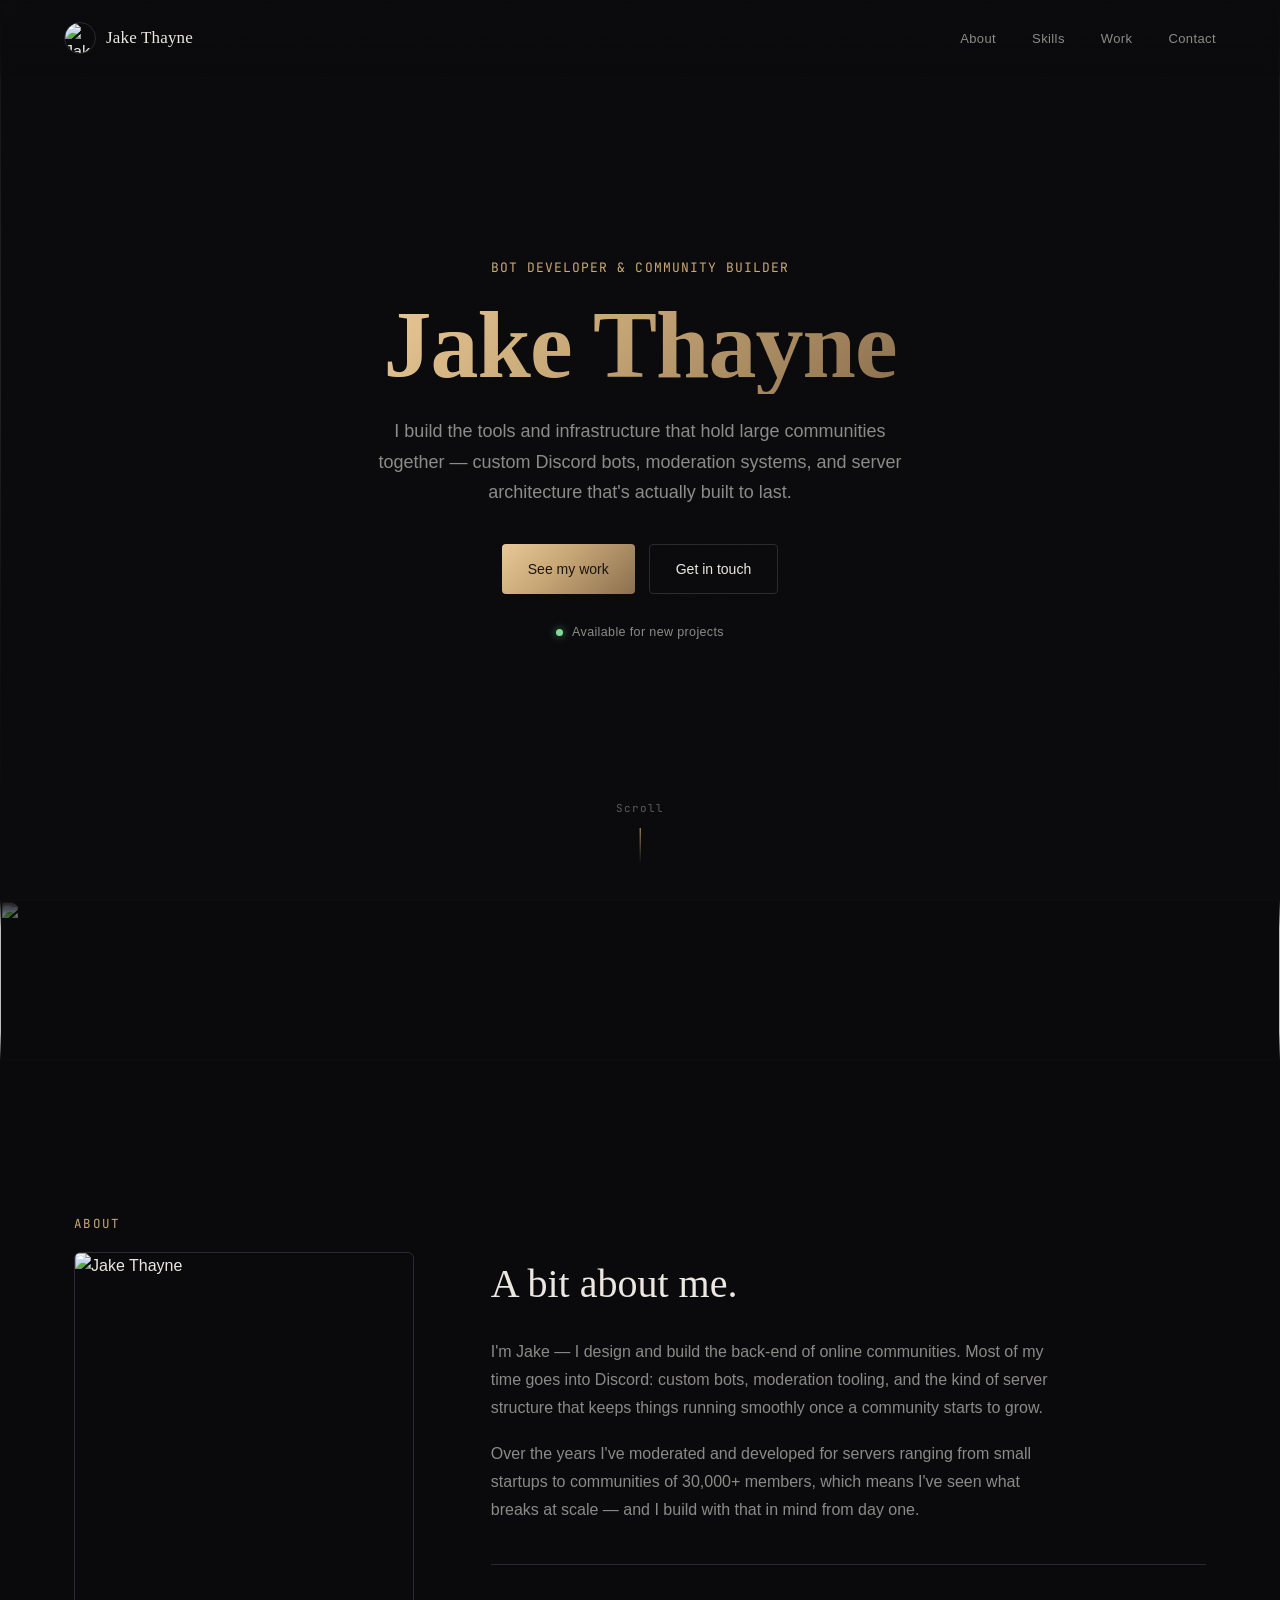
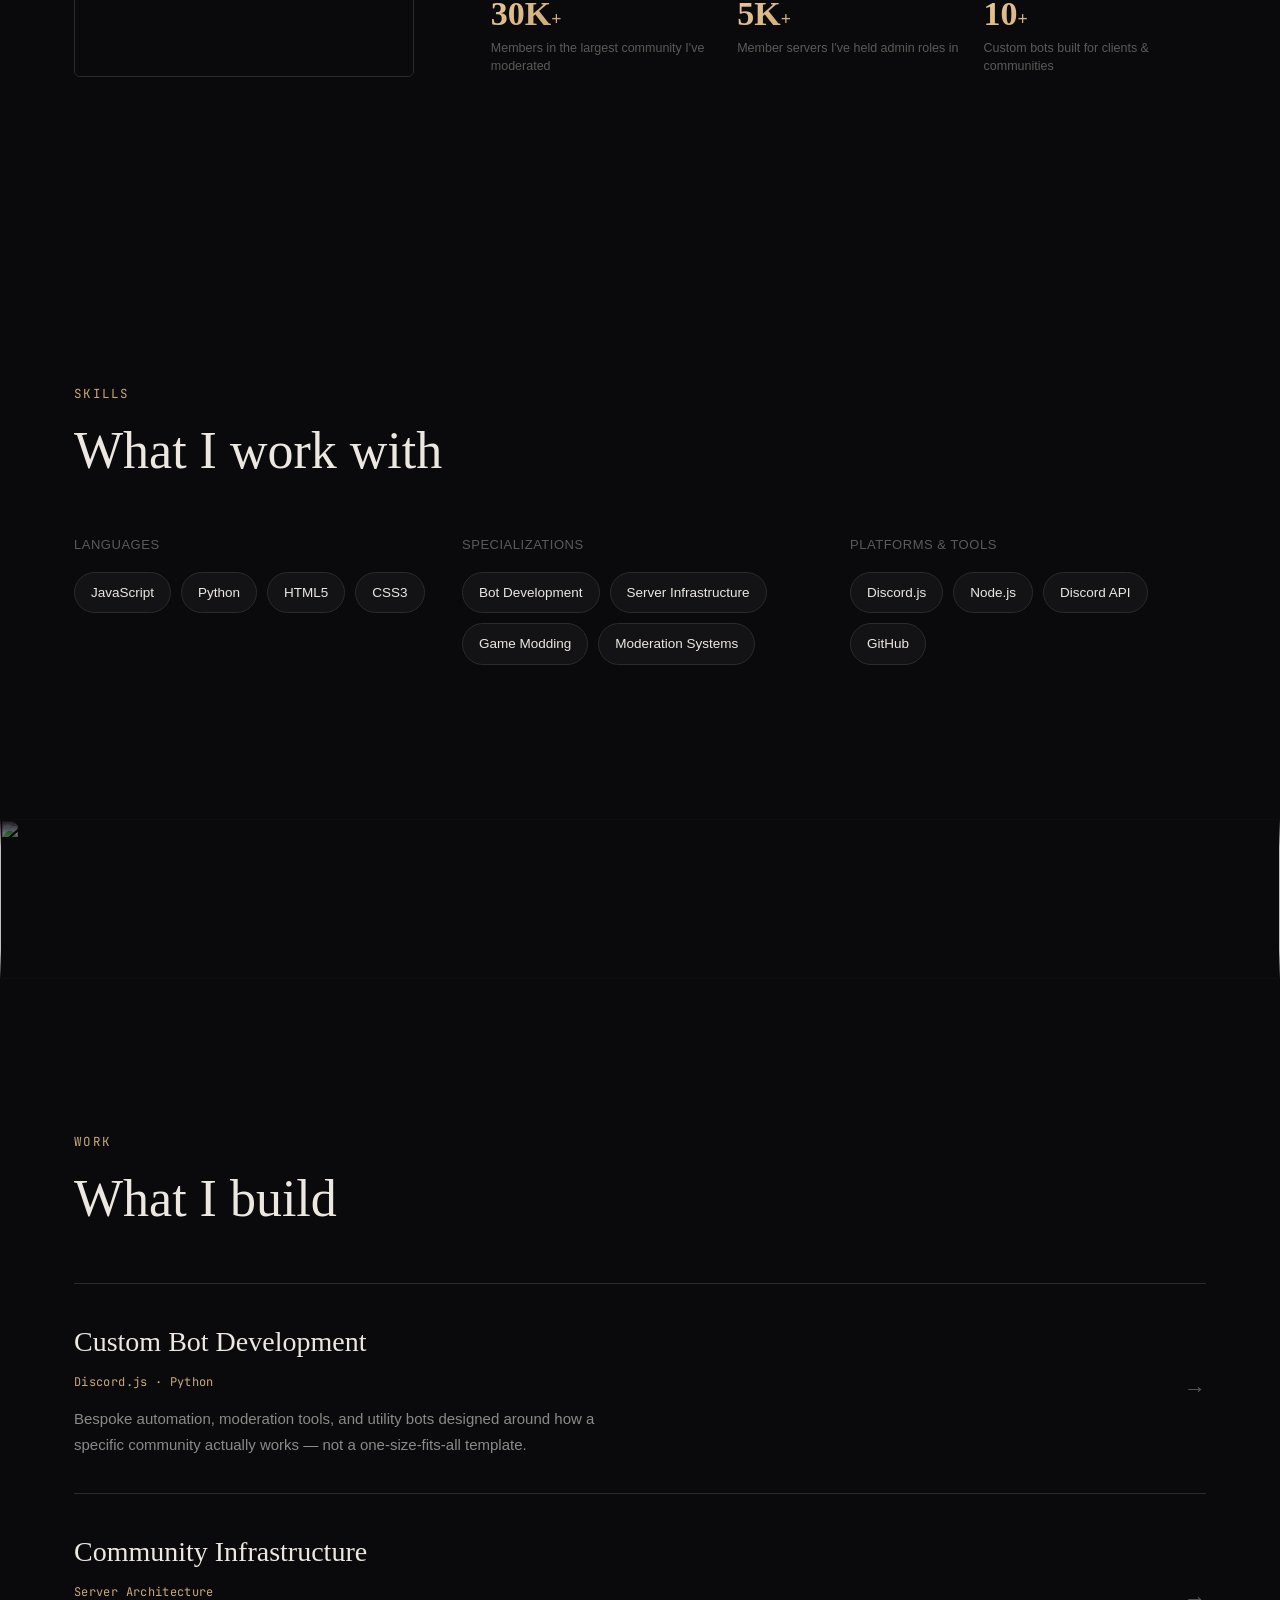
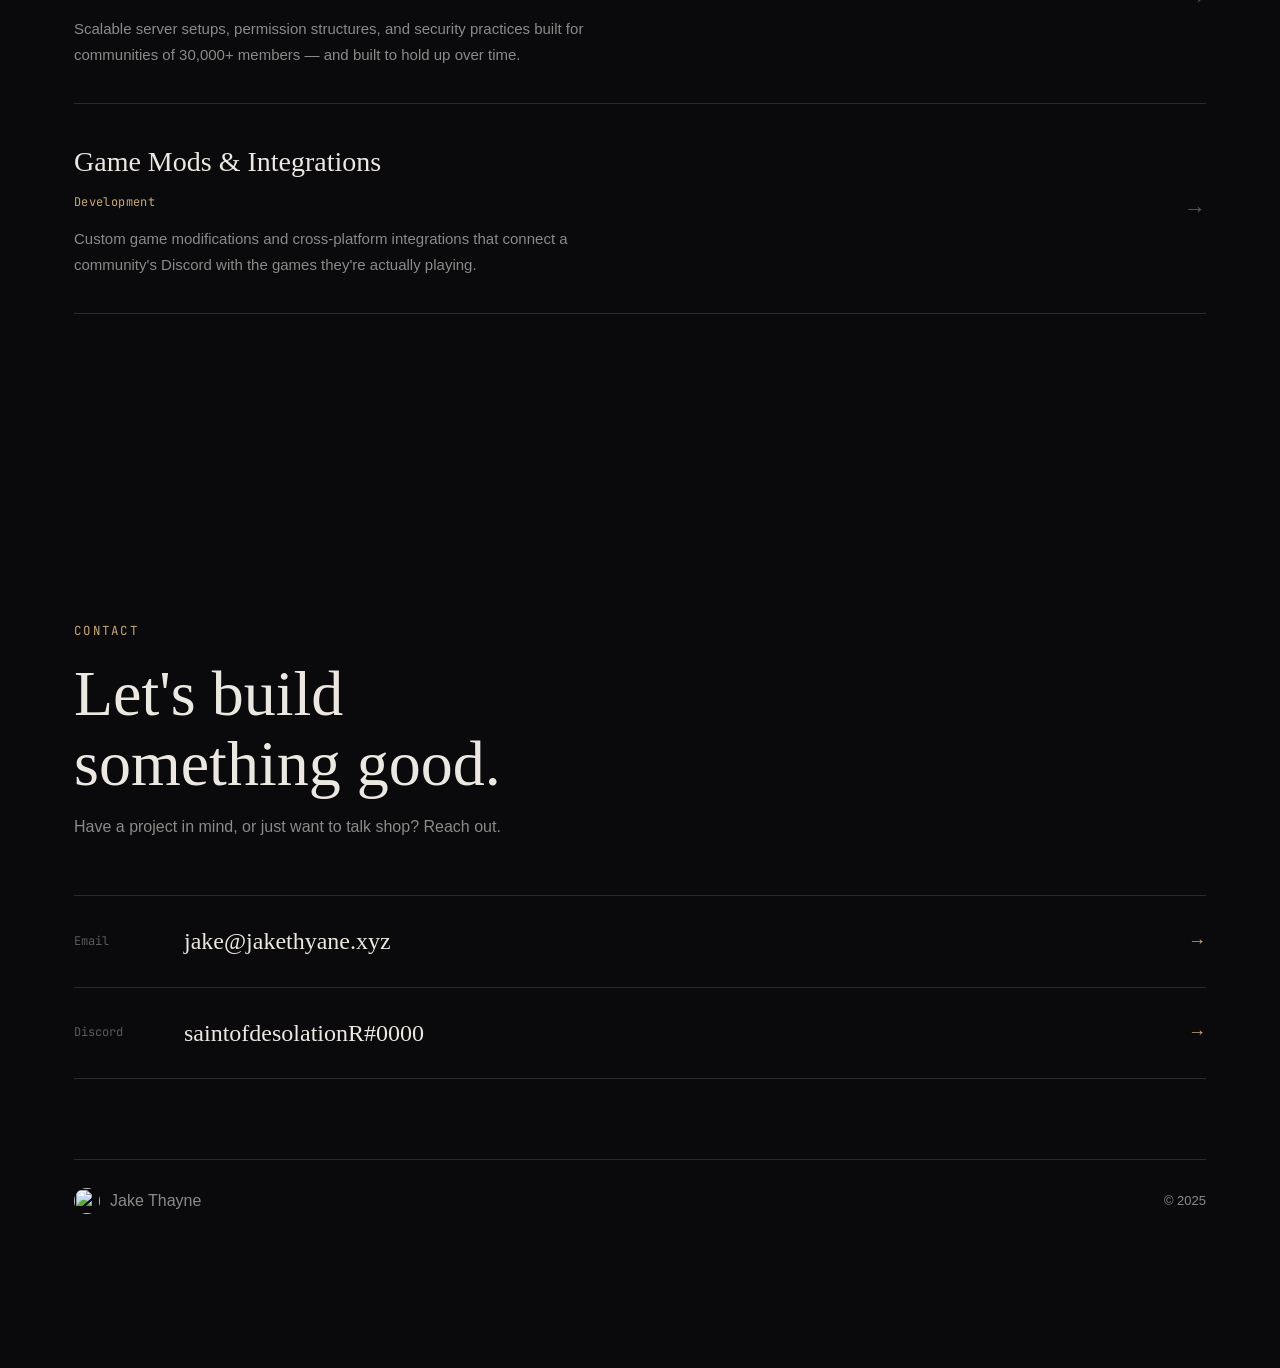
==== commit 0c683535: "Update index.html" ====
--- a/index.html
+++ b/index.html
@@ -18,7 +18,7 @@
   ════════════════════════════════════ -->
   <nav class="nav">
     <a href="#hero" class="nav-logo">
-      <img src="https://i.postimg.cc/YC5kvZyQ/4614bfdb757b11511390345e13e4c9a3.jpg" alt="Jake Thayne" class="nav-logo-img" />
+      <img src="https://github.com/user-attachments/assets/118b42b6-75c4-4d0f-b051-a93af4d366ac" alt="Jake Thayne" class="nav-logo-img" />
       <span class="nav-logo-text">Jake Thayne</span>
     </a>
     <ul class="nav-links">
@@ -46,7 +46,7 @@
   ════════════════════════════════════ -->
   <section class="hero" id="hero">
     <div class="hero-bg">
-      <img src="https://i.postimg.cc/T32NC18J/4587ad358bee9053a09a2daf9849d373.jpg" alt="" class="hero-bg-img" />
+      <img src="https://github.com/user-attachments/assets/3b180695-c7ac-4699-916e-f47e200888a6" alt="" class="hero-bg-img" />
       <div class="hero-bg-gradient"></div>
     </div>
 
@@ -79,7 +79,7 @@
   </section>
 
   <div class="banner-divider" aria-hidden="true">
-    <img src="https://i.postimg.cc/W1n6zc4K/95eb36ef282d368dfa2fadee9f33265b.webp" alt="" />
+    <img src="https://github.com/user-attachments/assets/f6fe253b-fa90-407a-bf77-7ff40695798f" alt="" />
   </div>
 
   <!-- ════════════════════════════════════
@@ -92,7 +92,7 @@
 
       <div class="about-portrait" data-reveal>
         <div class="portrait-frame">
-          <img src="https://i.postimg.cc/MKgJL1Dh/pfp.jpg" alt="Jake Thayne" />
+          <img src="https://github.com/user-attachments/assets/fa93792d-3744-47f4-a1d2-cd2c2a410040" alt="Jake Thayne" />
         </div>
       </div>
 
@@ -172,7 +172,7 @@
   </section>
 
   <div class="banner-divider" aria-hidden="true">
-    <img src="https://i.postimg.cc/BbTPz2PW/8af9bdcb5a42261e90c0f4ccbbb682e4.jpg" alt="" />
+    <img src="https://github.com/user-attachments/assets/14f4b55e-092d-46c6-9648-7b9e5d04f8e1" alt="" />
   </div>
 
   <!-- ════════════════════════════════════
@@ -242,14 +242,14 @@
       </a>
       <a href="https://guns.lol/jake.thayne" class="contact-link">
         <span class="cl-label">Discord</span>
-        <span class="cl-value">saintofdesolation#0000</span>
+        <span class="cl-value">saintofdesolationR#0000</span>
         <span class="cl-arrow">→</span>
       </a>
     </div>
 
     <footer class="footer" data-reveal data-delay="250">
       <div class="footer-logo">
-        <img src="https://i.postimg.cc/YC5kvZyQ/4614bfdb757b11511390345e13e4c9a3.jpg" alt="" class="footer-logo-img" />
+        <img src="https://github.com/user-attachments/assets/118b42b6-75c4-4d0f-b051-a93af4d366ac" alt="" class="footer-logo-img" />
         <span class="dim">Jake Thayne</span>
       </div>
       <div class="footer-copy dim">
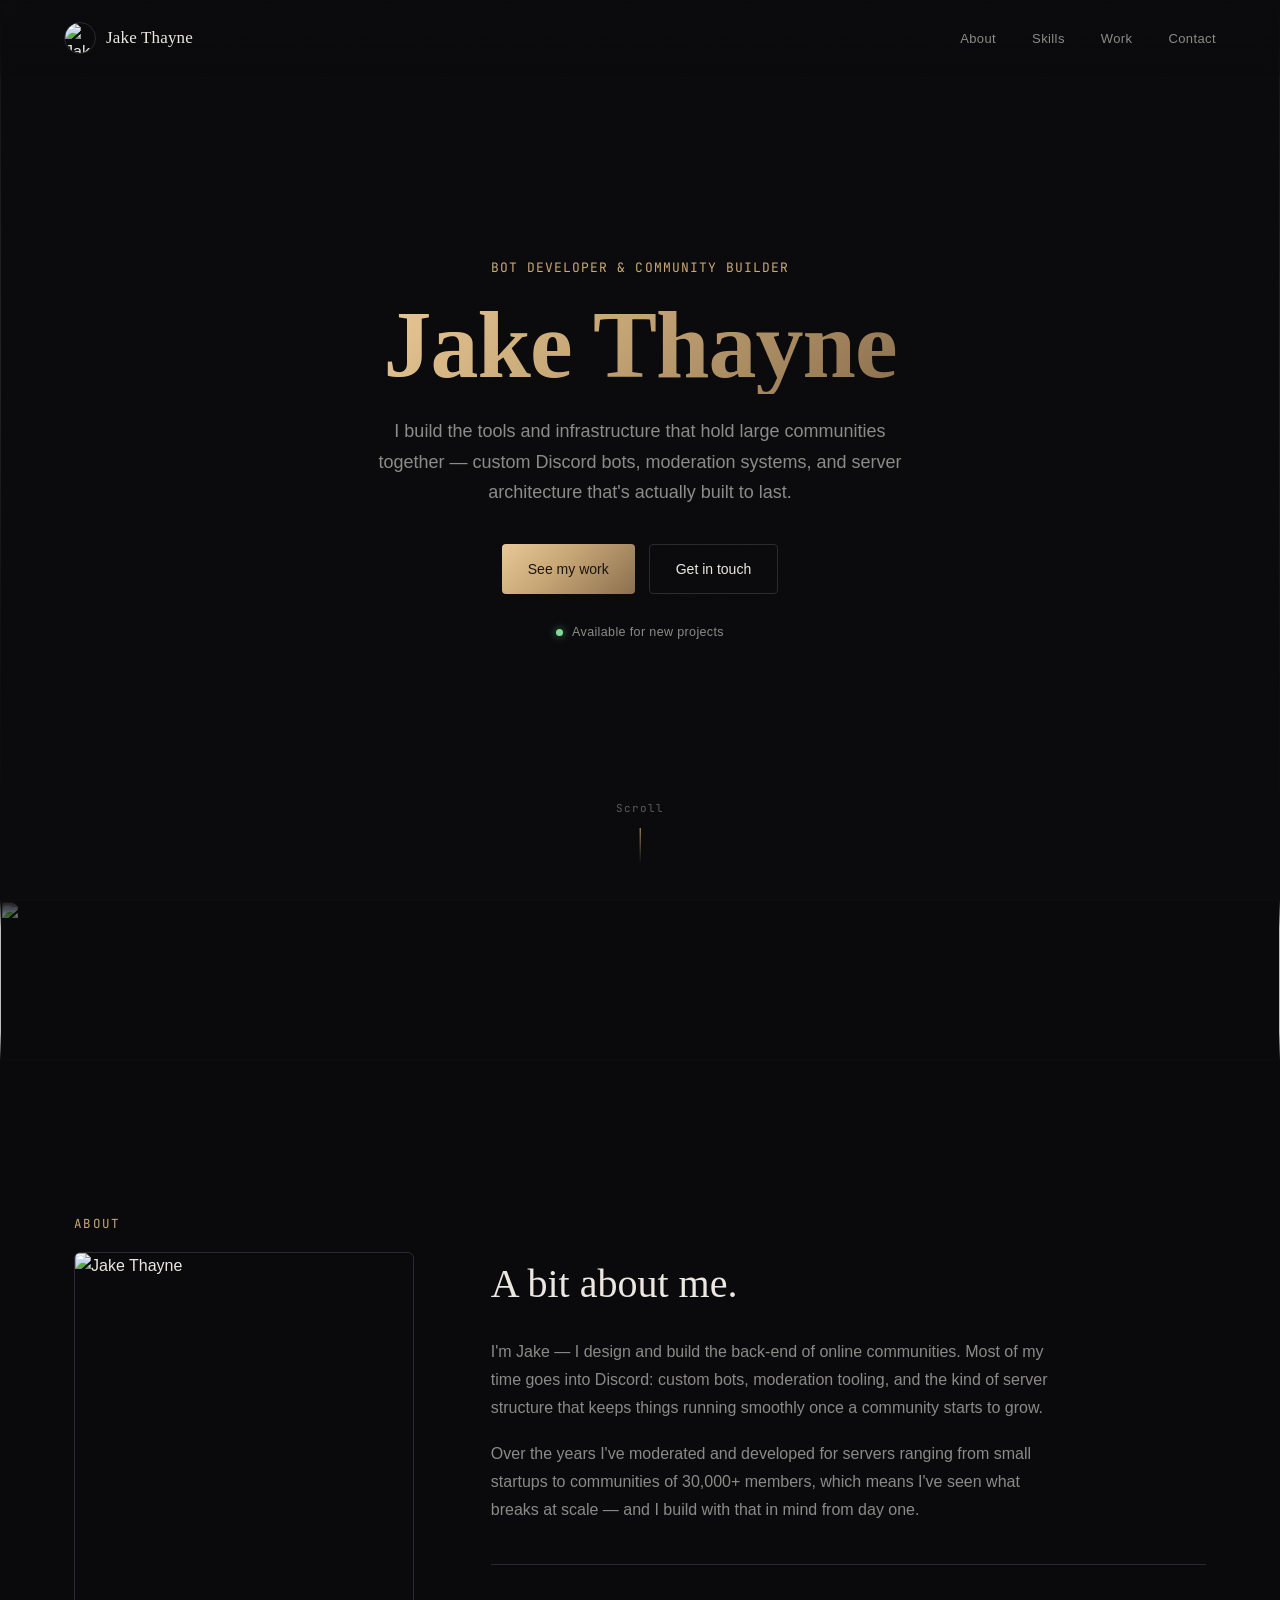
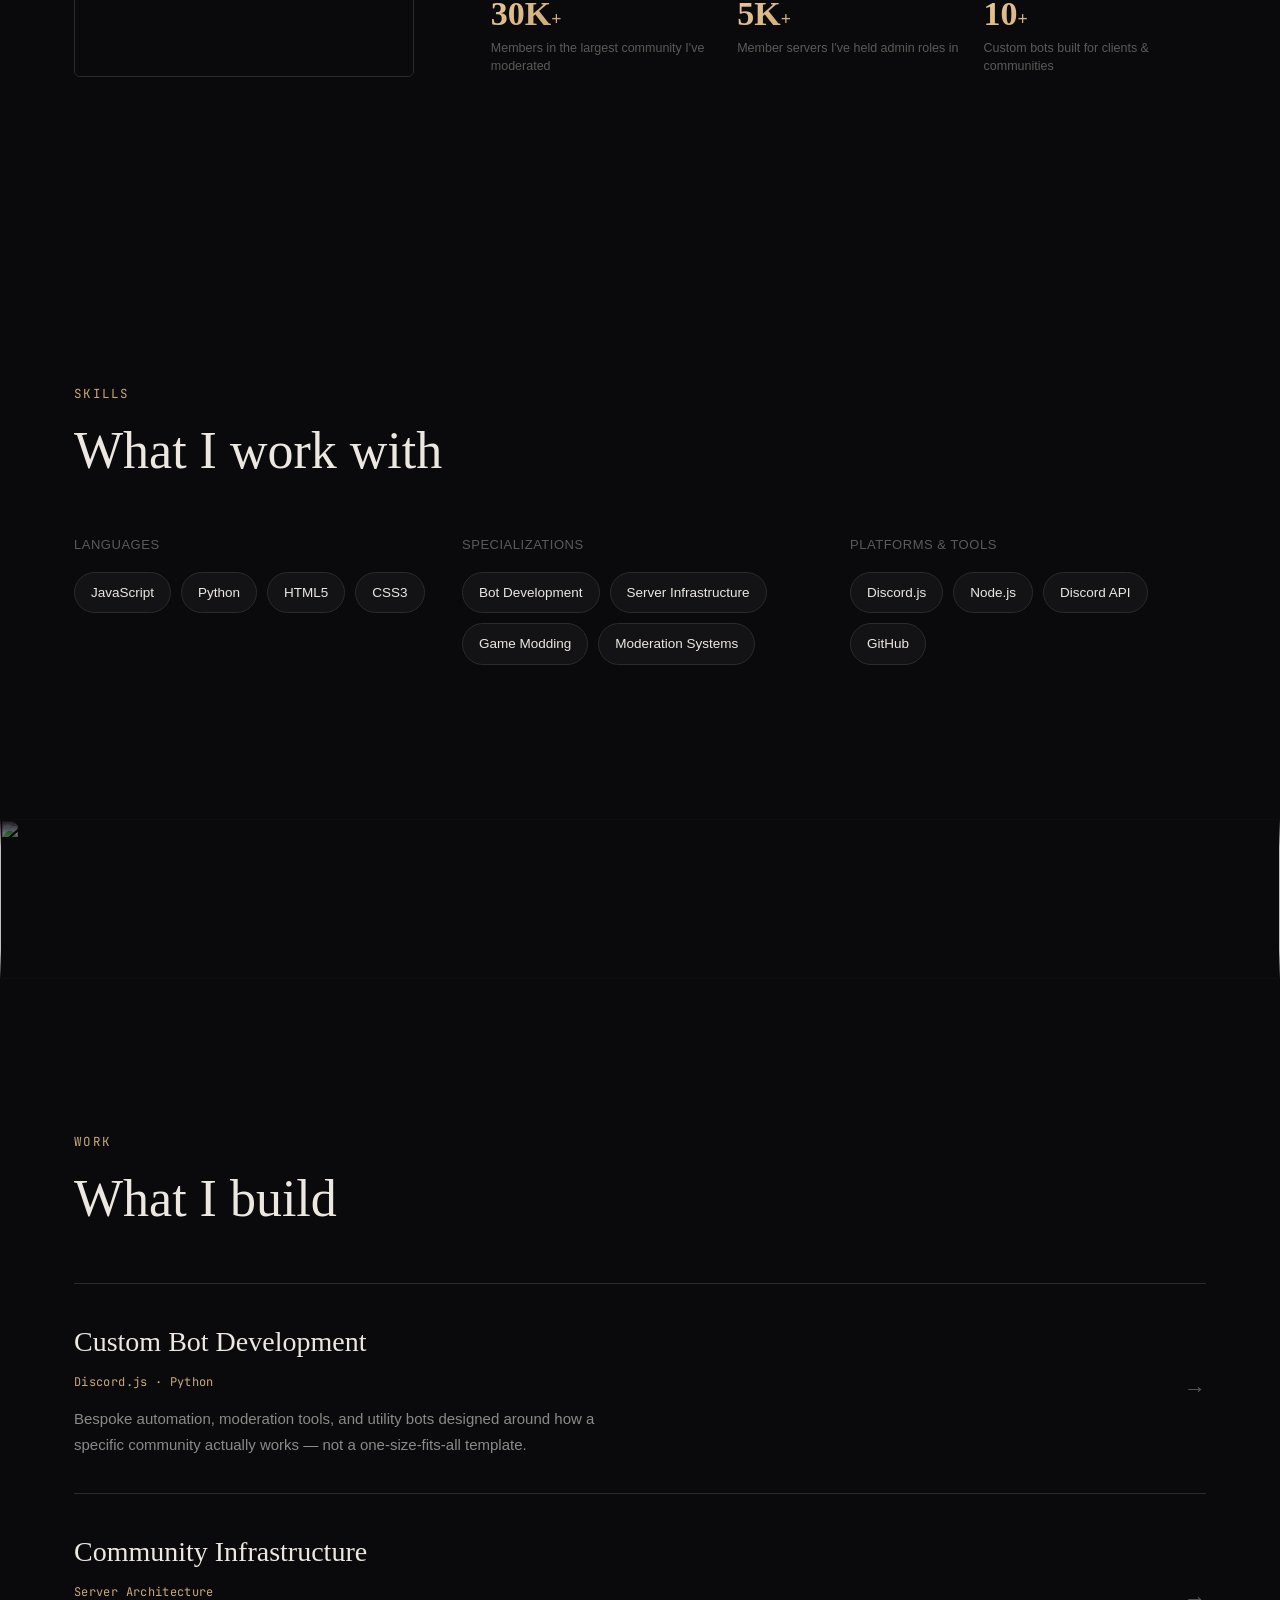
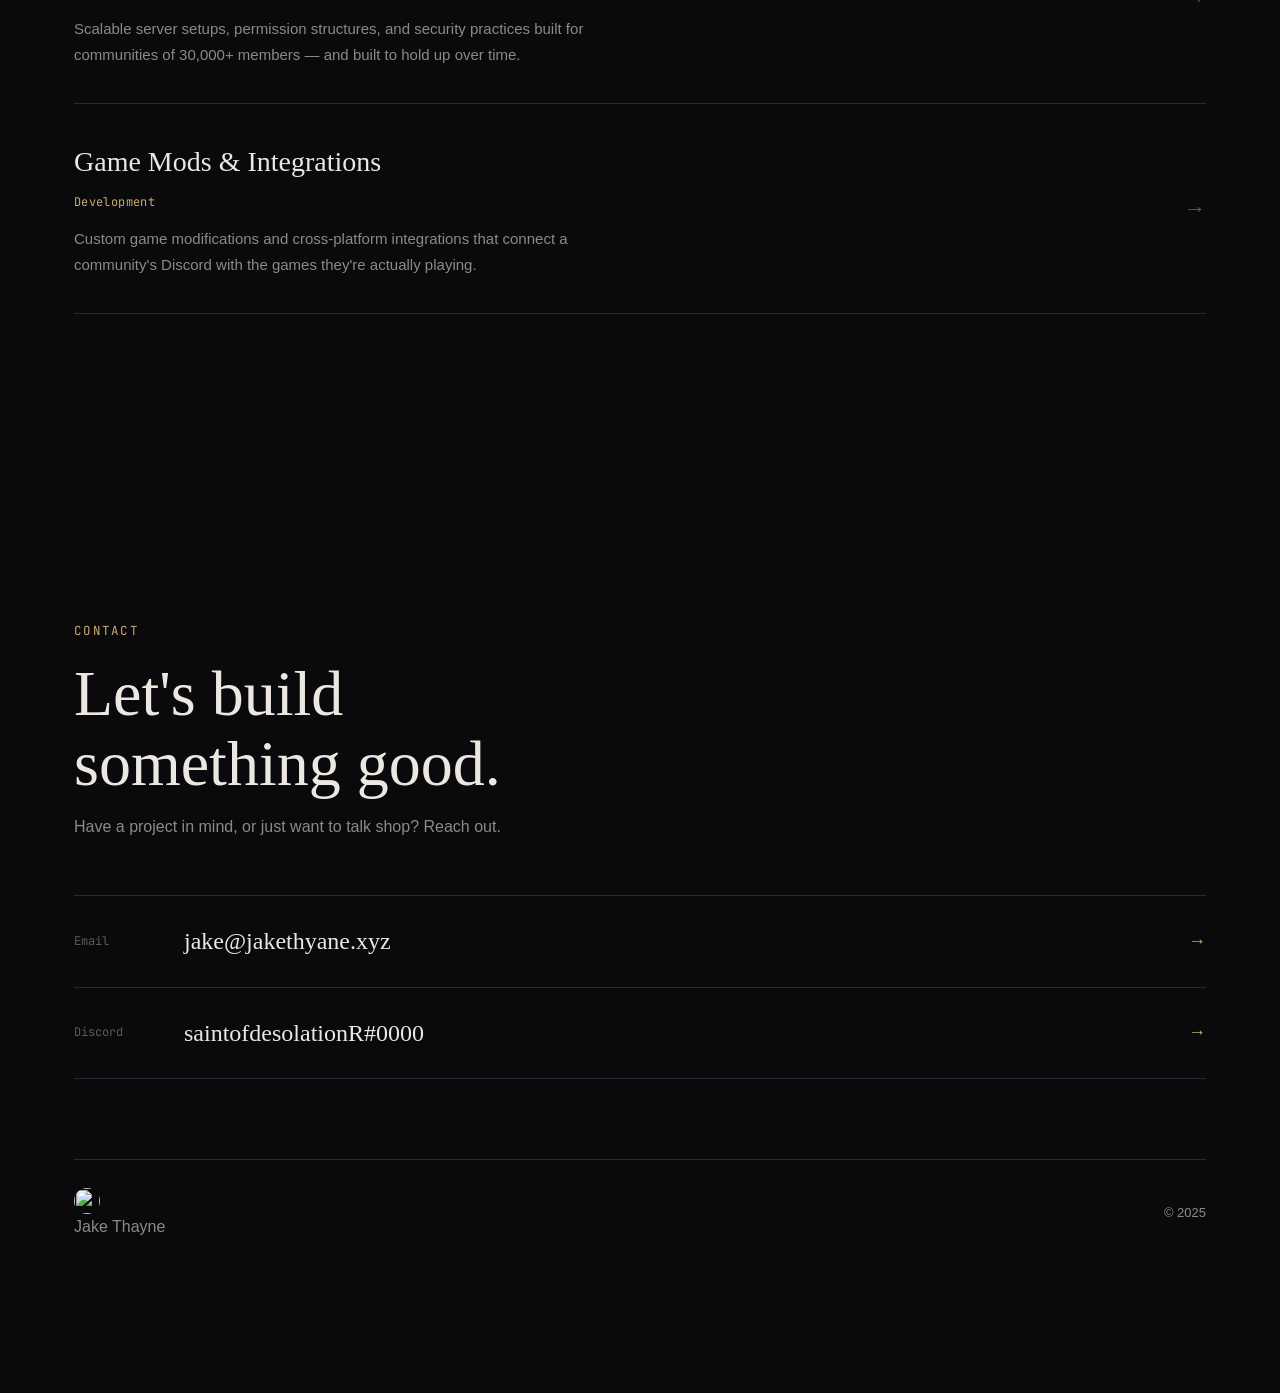
==== commit db6eb359: "Update logo image URLs in index.html" ====
--- a/index.html
+++ b/index.html
@@ -46,7 +46,7 @@
   ════════════════════════════════════ -->
   <section class="hero" id="hero">
     <div class="hero-bg">
-      <img src="https://github.com/user-attachments/assets/3b180695-c7ac-4699-916e-f47e200888a6" alt="" class="hero-bg-img" />
+      <img src="https://github.com/user-attachments/assets/3d92009d-8cad-46f9-9f85-f4fff820984b"alt="" class="hero-bg-img" />
       <div class="hero-bg-gradient"></div>
     </div>
 
@@ -248,7 +248,7 @@
     </div>
 
     <footer class="footer" data-reveal data-delay="250">
-      <div class="footer-logo">
+      <div class="footer-">
         <img src="https://github.com/user-attachments/assets/118b42b6-75c4-4d0f-b051-a93af4d366ac" alt="" class="footer-logo-img" />
         <span class="dim">Jake Thayne</span>
       </div>
